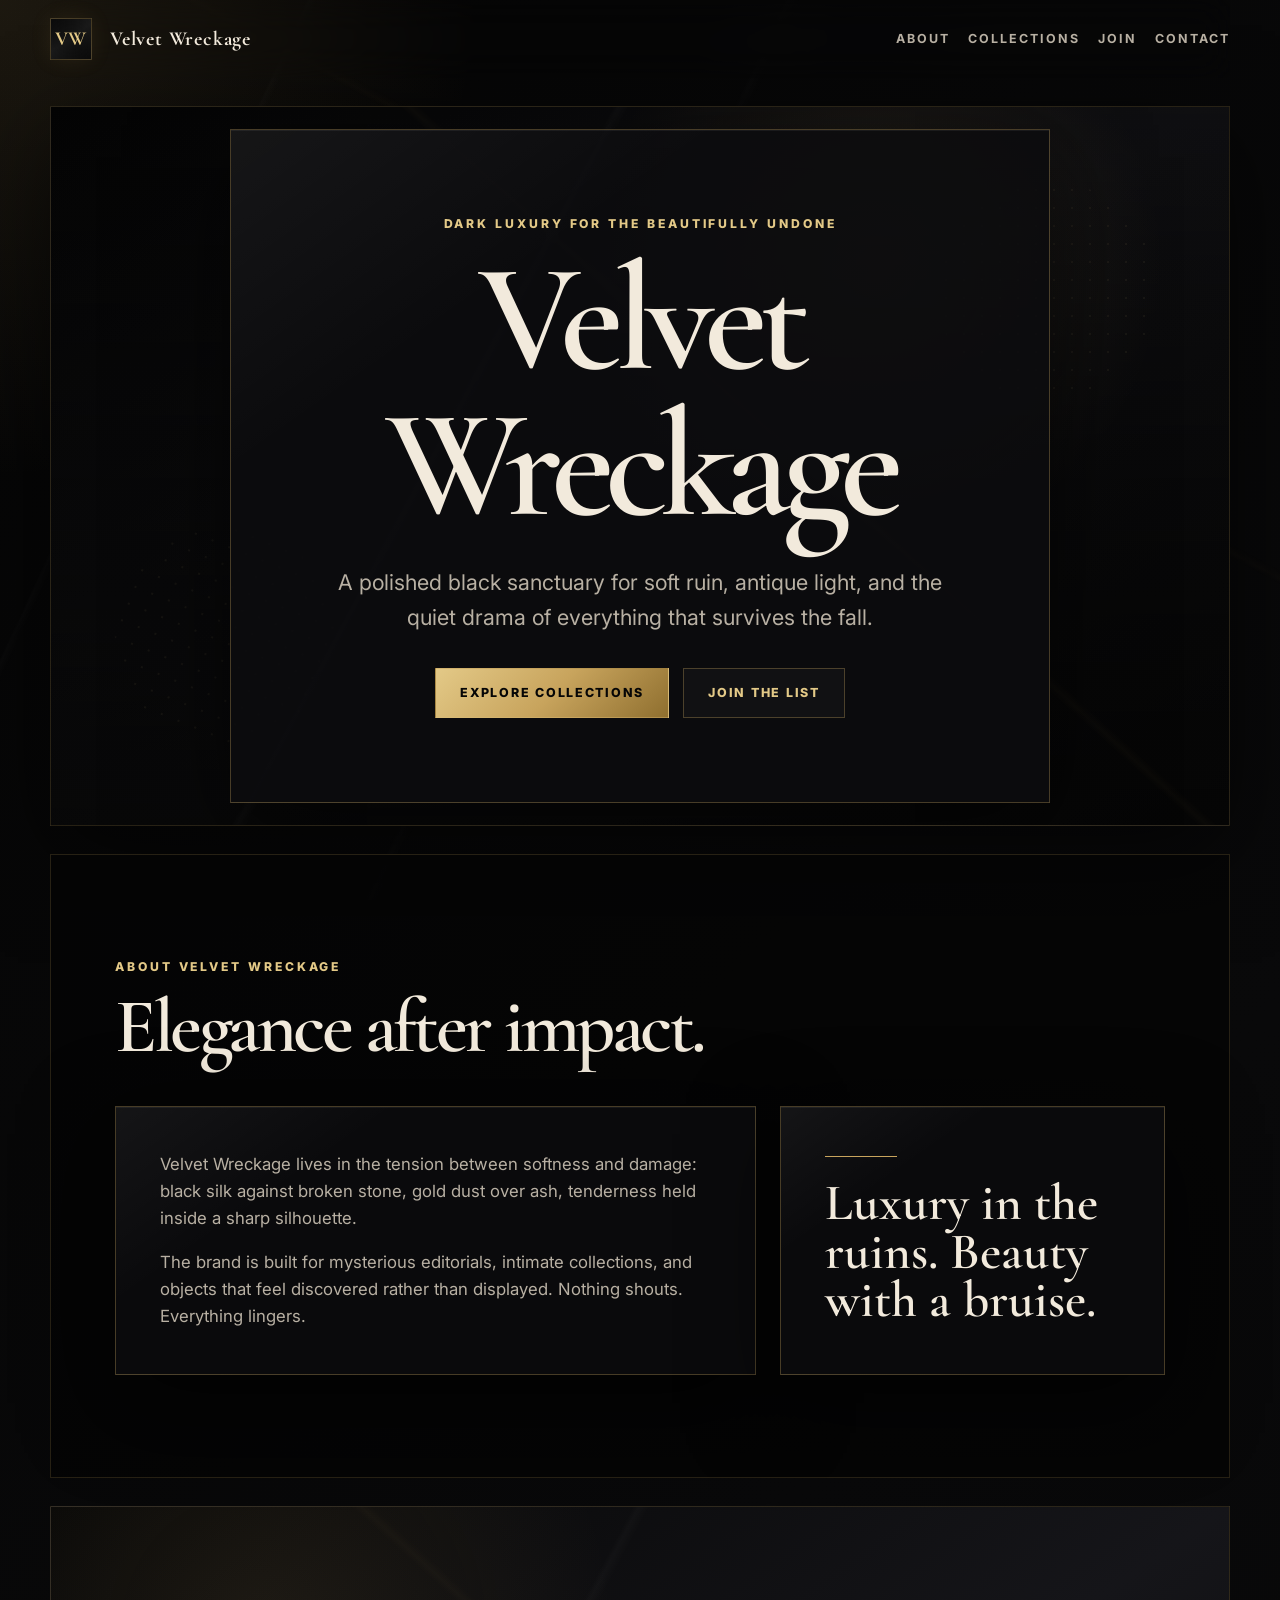
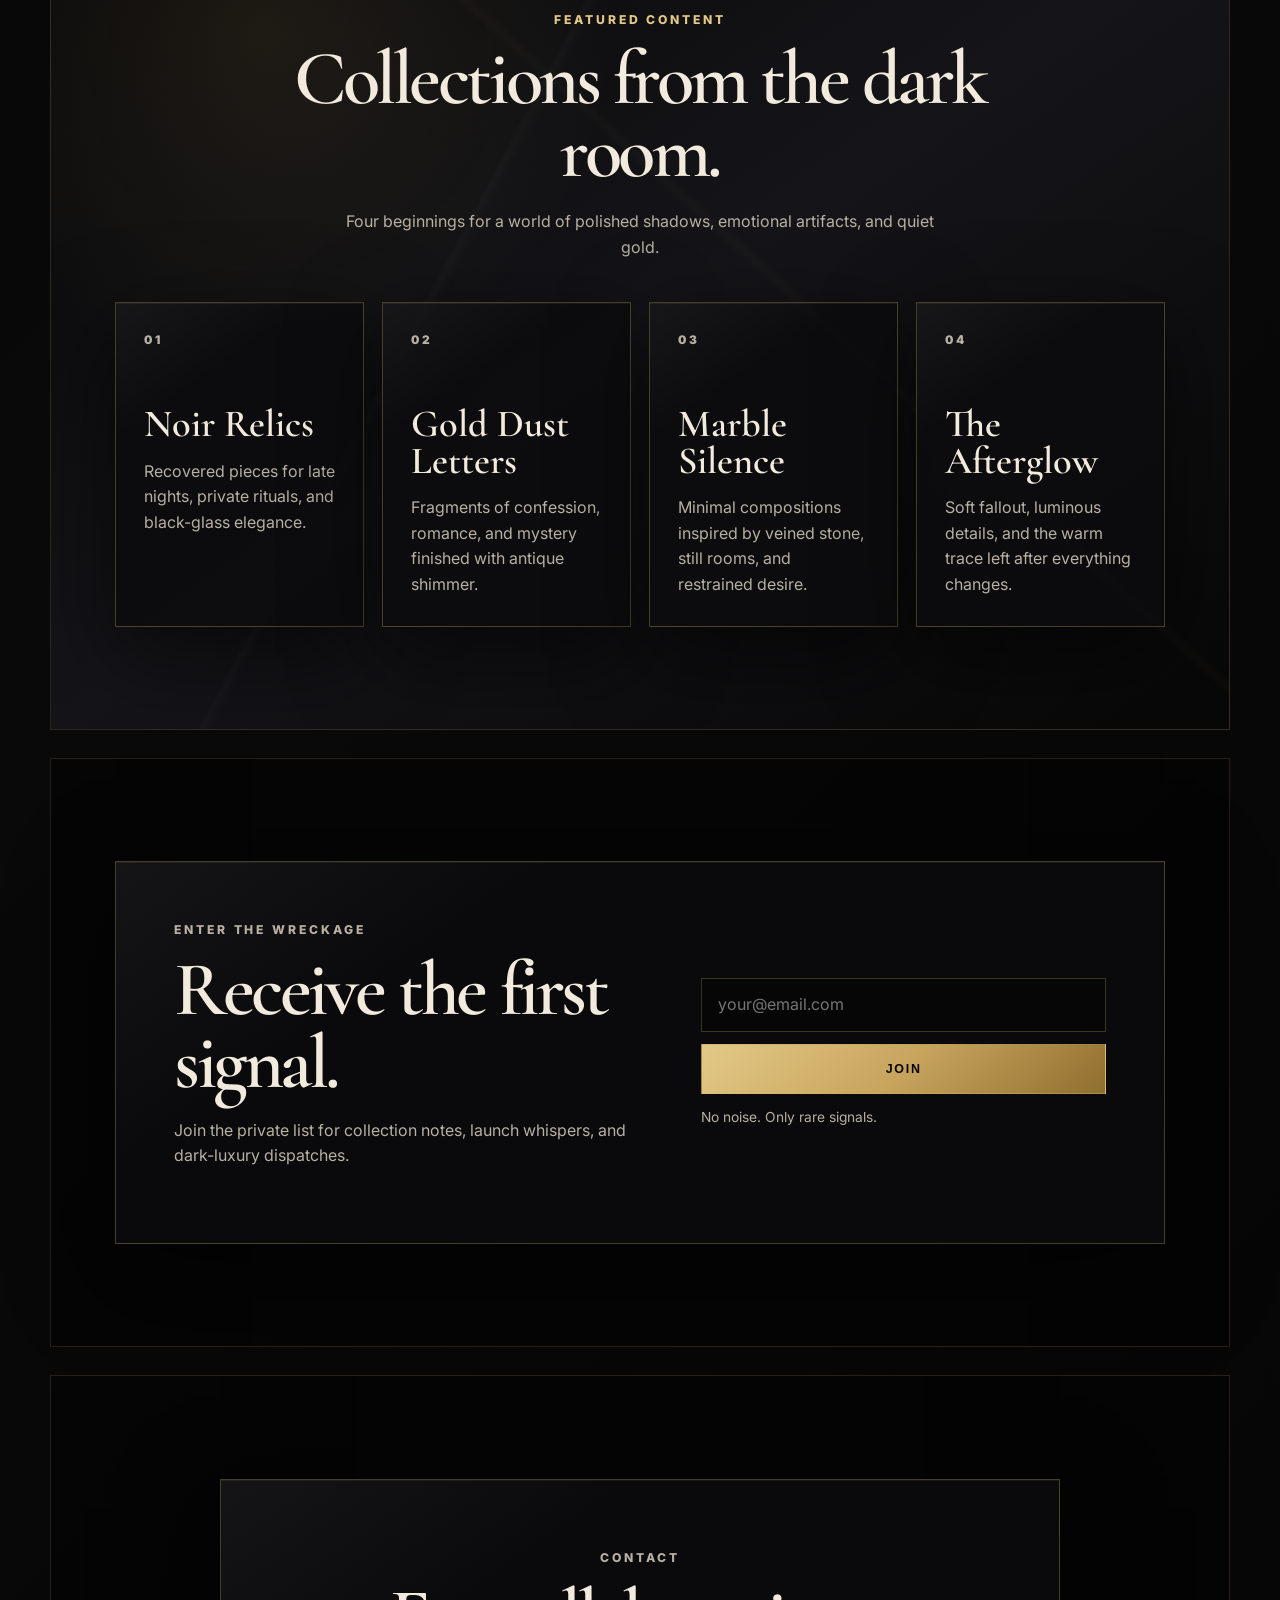
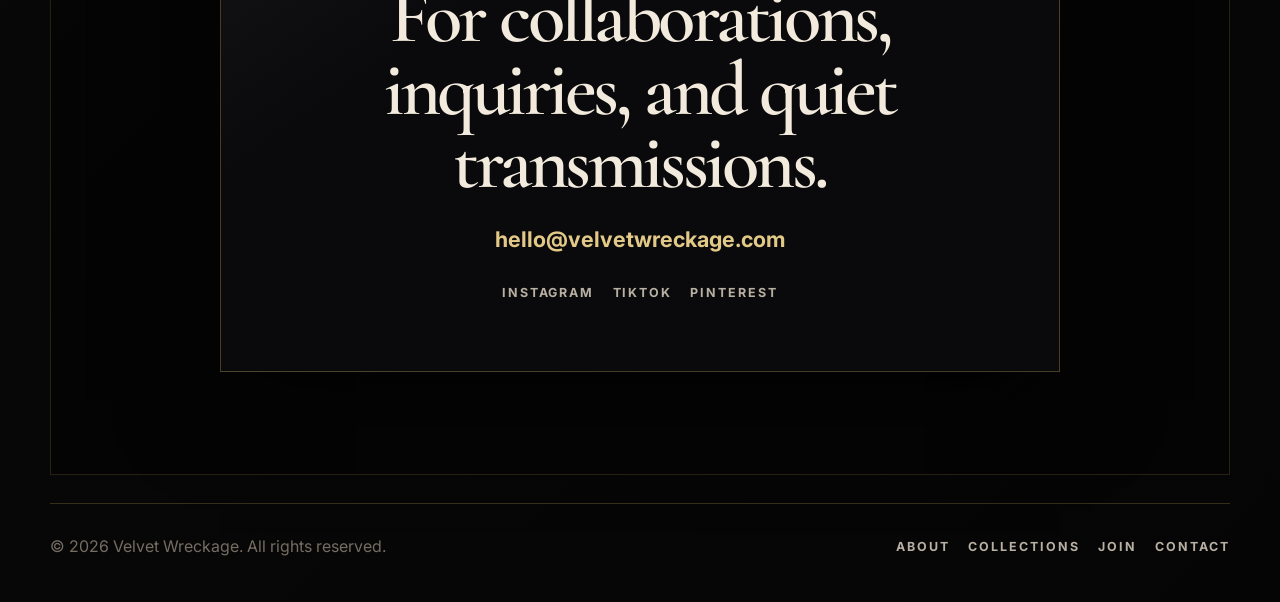
==== index.html @ 15fcdb7f "Build Velvet Wreckage landing page" ====
<!DOCTYPE html>
<html lang="en">
<head>
  <meta charset="UTF-8" />
  <meta name="viewport" content="width=device-width, initial-scale=1.0" />
  <meta
    name="description"
    content="Velvet Wreckage is a dark luxury destination for elegant ruin, antique gold accents, mysterious collections, and emotionally charged design."
  />
  <title>Velvet Wreckage | Dark Luxury in the Ruins</title>
  <link rel="preconnect" href="https://fonts.googleapis.com" />
  <link rel="preconnect" href="https://fonts.gstatic.com" crossorigin />
  <link
    href="https://fonts.googleapis.com/css2?family=Cormorant+Garamond:wght@500;600;700&family=Inter:wght@400;500;600;700&display=swap"
    rel="stylesheet"
  />
  <link rel="stylesheet" href="styles.css" />
</head>
<body>
  <div class="site-shell">
    <header class="site-header" aria-label="Primary navigation">
      <a class="brand-mark" href="#hero" aria-label="Velvet Wreckage home">
        <span class="brand-sigil">VW</span>
        <span>Velvet Wreckage</span>
      </a>
      <nav class="nav-links" aria-label="Site sections">
        <a href="#about">About</a>
        <a href="#collections">Collections</a>
        <a href="#join">Join</a>
        <a href="#contact">Contact</a>
      </nav>
    </header>

    <main>
      <section class="hero section-frame" id="hero">
        <div class="gold-dust gold-dust-one" aria-hidden="true"></div>
        <div class="gold-dust gold-dust-two" aria-hidden="true"></div>
        <div class="hero-content content-panel">
          <p class="eyebrow">Dark luxury for the beautifully undone</p>
          <h1>Velvet Wreckage</h1>
          <p class="hero-copy">
            A polished black sanctuary for soft ruin, antique light, and the quiet drama of everything that survives the fall.
          </p>
          <div class="hero-actions" aria-label="Hero calls to action">
            <a class="button button-primary" href="#collections">Explore Collections</a>
            <a class="button button-secondary" href="#join">Join the List</a>
          </div>
        </div>
      </section>

      <section class="about section-padding" id="about">
        <div class="section-heading">
          <p class="eyebrow">About Velvet Wreckage</p>
          <h2>Elegance after impact.</h2>
        </div>
        <div class="about-grid">
          <div class="content-panel about-copy">
            <p>
              Velvet Wreckage lives in the tension between softness and damage: black silk against broken stone, gold dust over ash, tenderness held inside a sharp silhouette.
            </p>
            <p>
              The brand is built for mysterious editorials, intimate collections, and objects that feel discovered rather than displayed. Nothing shouts. Everything lingers.
            </p>
          </div>
          <aside class="quote-card" aria-label="Brand statement">
            <span class="quote-line"></span>
            <blockquote>Luxury in the ruins. Beauty with a bruise.</blockquote>
          </aside>
        </div>
      </section>

      <section class="collections section-padding marble-section" id="collections">
        <div class="section-heading centered">
          <p class="eyebrow">Featured content</p>
          <h2>Collections from the dark room.</h2>
          <p class="section-intro">
            Four beginnings for a world of polished shadows, emotional artifacts, and quiet gold.
          </p>
        </div>
        <div class="collection-grid">
          <article class="collection-card">
            <p class="card-number">01</p>
            <h3>Noir Relics</h3>
            <p>Recovered pieces for late nights, private rituals, and black-glass elegance.</p>
          </article>
          <article class="collection-card">
            <p class="card-number">02</p>
            <h3>Gold Dust Letters</h3>
            <p>Fragments of confession, romance, and mystery finished with antique shimmer.</p>
          </article>
          <article class="collection-card">
            <p class="card-number">03</p>
            <h3>Marble Silence</h3>
            <p>Minimal compositions inspired by veined stone, still rooms, and restrained desire.</p>
          </article>
          <article class="collection-card">
            <p class="card-number">04</p>
            <h3>The Afterglow</h3>
            <p>Soft fallout, luminous details, and the warm trace left after everything changes.</p>
          </article>
        </div>
      </section>

      <section class="signup section-padding" id="join">
        <div class="signup-panel content-panel">
          <div>
            <p class="eyebrow">Enter the wreckage</p>
            <h2>Receive the first signal.</h2>
            <p>
              Join the private list for collection notes, launch whispers, and dark-luxury dispatches.
            </p>
          </div>
          <form class="signup-form" id="signup-form">
            <label class="sr-only" for="email">Email address</label>
            <input id="email" name="email" type="email" placeholder="your@email.com" required />
            <button class="button button-primary" type="submit">Join</button>
            <p class="form-note" id="form-note">No noise. Only rare signals.</p>
          </form>
        </div>
      </section>

      <section class="contact section-padding" id="contact">
        <div class="contact-card">
          <p class="eyebrow">Contact</p>
          <h2>For collaborations, inquiries, and quiet transmissions.</h2>
          <a class="contact-link" href="mailto:hello@velvetwreckage.com">hello@velvetwreckage.com</a>
          <div class="social-links" aria-label="Social links">
            <a href="https://www.instagram.com/" aria-label="Instagram">Instagram</a>
            <a href="https://www.tiktok.com/" aria-label="TikTok">TikTok</a>
            <a href="https://www.pinterest.com/" aria-label="Pinterest">Pinterest</a>
          </div>
        </div>
      </section>
    </main>

    <footer class="site-footer">
      <p>© <span id="year"></span> Velvet Wreckage. All rights reserved.</p>
      <nav aria-label="Footer navigation">
        <a href="#about">About</a>
        <a href="#collections">Collections</a>
        <a href="#join">Join</a>
        <a href="#contact">Contact</a>
      </nav>
    </footer>
  </div>

  <script src="script.js"></script>
</body>
</html>
---- styles.css ----
:root {
  --black: #050505;
  --black-soft: #0b0b0d;
  --black-gloss: #111114;
  --charcoal: #18181c;
  --marble: #222126;
  --ivory: #f2eadc;
  --muted: #b8b0a3;
  --muted-dark: #756d62;
  --gold: #c8a45d;
  --gold-deep: #8f6f2f;
  --gold-pale: #e3c987;
  --border: rgba(200, 164, 93, 0.32);
  --panel: rgba(12, 12, 14, 0.88);
  --shadow: 0 28px 90px rgba(0, 0, 0, 0.58);
}

* {
  box-sizing: border-box;
}

html {
  scroll-behavior: smooth;
}

body {
  margin: 0;
  min-height: 100vh;
  color: var(--ivory);
  background:
    radial-gradient(circle at top left, rgba(200, 164, 93, 0.12), transparent 30rem),
    linear-gradient(135deg, var(--black), #09090a 45%, var(--black));
  font-family: "Inter", system-ui, -apple-system, BlinkMacSystemFont, "Segoe UI", sans-serif;
  line-height: 1.6;
}

body::before {
  position: fixed;
  inset: 0;
  z-index: -2;
  pointer-events: none;
  content: "";
  background-image:
    linear-gradient(115deg, transparent 0 18%, rgba(255, 255, 255, 0.035) 18.2%, transparent 18.8% 46%, rgba(255, 255, 255, 0.026) 46.4%, transparent 47.2%),
    linear-gradient(28deg, transparent 0 63%, rgba(200, 164, 93, 0.045) 63.4%, transparent 64%);
  opacity: 0.55;
}

body::after {
  position: fixed;
  inset: 0;
  z-index: -1;
  pointer-events: none;
  content: "";
  background-image: radial-gradient(rgba(227, 201, 135, 0.17) 0.6px, transparent 0.7px);
  background-size: 46px 46px;
  opacity: 0.08;
}

a {
  color: inherit;
  text-decoration: none;
}

img,
svg {
  max-width: 100%;
}

.site-shell {
  width: min(1180px, calc(100% - 32px));
  margin: 0 auto;
}

.site-header {
  position: sticky;
  top: 0;
  z-index: 10;
  display: flex;
  align-items: center;
  justify-content: space-between;
  gap: 24px;
  padding: 18px 0;
  backdrop-filter: blur(18px);
}

.brand-mark,
.nav-links,
.site-footer nav,
.social-links {
  display: flex;
  align-items: center;
  gap: 18px;
}

.brand-mark {
  color: var(--ivory);
  font-family: "Cormorant Garamond", Georgia, serif;
  font-size: 1.25rem;
  font-weight: 700;
  letter-spacing: 0.04em;
}

.brand-sigil {
  display: grid;
  width: 42px;
  height: 42px;
  place-items: center;
  border: 1px solid var(--border);
  color: var(--gold-pale);
  background: linear-gradient(145deg, #050505, #161616 48%, #050505);
  box-shadow: inset 0 0 20px rgba(255, 255, 255, 0.035), 0 0 22px rgba(200, 164, 93, 0.09);
}

.nav-links a,
.site-footer a,
.social-links a {
  color: var(--muted);
  font-size: 0.78rem;
  font-weight: 700;
  letter-spacing: 0.16em;
  text-transform: uppercase;
  transition: color 180ms ease;
}

.nav-links a:hover,
.site-footer a:hover,
.social-links a:hover,
.contact-link:hover {
  color: var(--gold-pale);
}

.section-frame,
.section-padding {
  margin: 28px 0;
  border: 1px solid rgba(200, 164, 93, 0.18);
}

.hero {
  position: relative;
  display: grid;
  min-height: 720px;
  place-items: center;
  overflow: hidden;
  background:
    linear-gradient(rgba(5, 5, 5, 0.2), rgba(5, 5, 5, 0.78)),
    radial-gradient(circle at 70% 22%, rgba(200, 164, 93, 0.15), transparent 18rem),
    linear-gradient(145deg, #030303, #111114 52%, #050505);
  box-shadow: var(--shadow);
}

.hero::before,
.marble-section::before {
  position: absolute;
  inset: 0;
  pointer-events: none;
  content: "";
  background:
    linear-gradient(118deg, transparent 0 36%, rgba(255, 255, 255, 0.05) 36.4%, transparent 37.1%),
    linear-gradient(42deg, transparent 0 58%, rgba(200, 164, 93, 0.07) 58.5%, transparent 59.1%);
  opacity: 0.42;
}

.gold-dust {
  position: absolute;
  width: 220px;
  height: 220px;
  border-radius: 999px;
  background: radial-gradient(circle, rgba(227, 201, 135, 0.32) 0 1px, transparent 1.4px);
  background-size: 18px 18px;
  opacity: 0.18;
  filter: blur(0.2px);
}

.gold-dust-one {
  top: 74px;
  right: 72px;
}

.gold-dust-two {
  bottom: 80px;
  left: 64px;
  transform: rotate(22deg);
}

.content-panel,
.collection-card,
.contact-card,
.quote-card {
  position: relative;
  border: 1px solid var(--border);
  background:
    linear-gradient(145deg, rgba(255, 255, 255, 0.045), transparent 28%),
    var(--panel);
  box-shadow: var(--shadow), inset 0 1px 0 rgba(255, 255, 255, 0.06);
}

.hero-content {
  z-index: 1;
  width: min(820px, calc(100% - 40px));
  padding: clamp(40px, 7vw, 84px);
  text-align: center;
}

.eyebrow {
  margin: 0 0 14px;
  color: var(--gold-pale);
  font-size: 0.76rem;
  font-weight: 800;
  letter-spacing: 0.24em;
  text-transform: uppercase;
}

h1,
h2,
h3,
blockquote {
  margin: 0;
  font-family: "Cormorant Garamond", Georgia, serif;
  font-weight: 600;
  line-height: 0.95;
}

h1 {
  font-size: clamp(4.2rem, 12vw, 10.8rem);
  letter-spacing: -0.06em;
}

h2 {
  font-size: clamp(2.8rem, 6vw, 5.6rem);
  letter-spacing: -0.045em;
}

h3 {
  font-size: clamp(1.8rem, 3vw, 2.5rem);
}

.hero-copy,
.section-intro,
.about-copy p,
.signup-panel p,
.collection-card p,
.contact-card p {
  color: var(--muted);
}

.hero-copy {
  max-width: 640px;
  margin: 26px auto 0;
  font-size: clamp(1.08rem, 2vw, 1.35rem);
}

.hero-actions {
  display: flex;
  flex-wrap: wrap;
  justify-content: center;
  gap: 14px;
  margin-top: 34px;
}

.button {
  display: inline-flex;
  min-height: 50px;
  align-items: center;
  justify-content: center;
  border: 1px solid var(--border);
  padding: 0 24px;
  font-size: 0.78rem;
  font-weight: 800;
  letter-spacing: 0.14em;
  text-transform: uppercase;
  transition: transform 180ms ease, border-color 180ms ease, background 180ms ease;
}

.button:hover {
  transform: translateY(-2px);
  border-color: rgba(227, 201, 135, 0.72);
}

.button-primary {
  color: #060606;
  background: linear-gradient(135deg, var(--gold-pale), var(--gold), var(--gold-deep));
}

.button-secondary {
  color: var(--gold-pale);
  background: rgba(255, 255, 255, 0.025);
}

.section-padding {
  position: relative;
  padding: clamp(56px, 8vw, 112px) clamp(22px, 5vw, 72px);
  background: rgba(5, 5, 5, 0.74);
}

.section-heading {
  max-width: 760px;
  margin-bottom: 42px;
}

.centered {
  margin-inline: auto;
  text-align: center;
}

.section-intro {
  max-width: 590px;
  margin: 20px auto 0;
}

.about-grid {
  display: grid;
  grid-template-columns: minmax(0, 1.25fr) minmax(260px, 0.75fr);
  gap: 24px;
}

.about-copy,
.quote-card {
  padding: clamp(28px, 4vw, 44px);
}

.about-copy p {
  margin: 0;
  font-size: 1.05rem;
}

.about-copy p + p {
  margin-top: 18px;
}

.quote-card {
  display: grid;
  align-content: center;
  min-height: 260px;
}

.quote-line {
  width: 72px;
  height: 1px;
  margin-bottom: 22px;
  background: var(--gold);
}

blockquote {
  color: var(--ivory);
  font-size: clamp(2rem, 4vw, 3.4rem);
}

.marble-section {
  overflow: hidden;
  background:
    radial-gradient(circle at 18% 15%, rgba(200, 164, 93, 0.1), transparent 22rem),
    linear-gradient(145deg, #060606, #151519 50%, #070707);
}

.collection-grid {
  position: relative;
  z-index: 1;
  display: grid;
  grid-template-columns: repeat(4, minmax(0, 1fr));
  gap: 18px;
}

.collection-card {
  min-height: 310px;
  padding: 28px;
  transition: transform 180ms ease, border-color 180ms ease;
}

.collection-card:hover {
  transform: translateY(-5px);
  border-color: rgba(227, 201, 135, 0.7);
}

.card-number {
  margin: 0 0 56px;
  color: var(--gold);
  font-size: 0.74rem;
  font-weight: 900;
  letter-spacing: 0.22em;
}

.collection-card p:last-child {
  margin-bottom: 0;
}

.signup-panel {
  display: grid;
  grid-template-columns: minmax(0, 1fr) minmax(300px, 0.82fr);
  gap: 34px;
  align-items: center;
  padding: clamp(30px, 5vw, 58px);
}

.signup-panel h2 {
  margin-bottom: 18px;
}

.signup-form {
  display: grid;
  gap: 12px;
}

input {
  width: 100%;
  min-height: 54px;
  border: 1px solid rgba(200, 164, 93, 0.28);
  border-radius: 0;
  padding: 0 16px;
  color: var(--ivory);
  background: rgba(0, 0, 0, 0.42);
  font: inherit;
  outline: none;
}

input:focus {
  border-color: rgba(227, 201, 135, 0.8);
  box-shadow: 0 0 0 3px rgba(200, 164, 93, 0.12);
}

.form-note {
  min-height: 1.4em;
  margin: 0;
  color: var(--muted-dark);
  font-size: 0.86rem;
}

.contact-card {
  max-width: 840px;
  margin: 0 auto;
  padding: clamp(34px, 6vw, 68px);
  text-align: center;
}

.contact-card h2 {
  margin-bottom: 22px;
}

.contact-link {
  display: inline-block;
  margin-bottom: 26px;
  color: var(--gold-pale);
  font-size: clamp(1.05rem, 2vw, 1.35rem);
  font-weight: 700;
}

.social-links {
  justify-content: center;
  flex-wrap: wrap;
}

.site-footer {
  display: flex;
  align-items: center;
  justify-content: space-between;
  gap: 24px;
  border-top: 1px solid rgba(200, 164, 93, 0.25);
  padding: 30px 0 42px;
  color: var(--muted-dark);
}

.site-footer p {
  margin: 0;
}

.sr-only {
  position: absolute;
  width: 1px;
  height: 1px;
  overflow: hidden;
  clip: rect(0, 0, 0, 0);
  white-space: nowrap;
}

@media (max-width: 920px) {
  .site-header,
  .site-footer {
    align-items: flex-start;
    flex-direction: column;
  }

  .nav-links,
  .site-footer nav {
    flex-wrap: wrap;
  }

  .hero {
    min-height: 640px;
  }

  .about-grid,
  .signup-panel {
    grid-template-columns: 1fr;
  }

  .collection-grid {
    grid-template-columns: repeat(2, minmax(0, 1fr));
  }
}

@media (max-width: 620px) {
  .site-shell {
    width: min(100% - 20px, 1180px);
  }

  .site-header {
    position: static;
  }

  .brand-mark {
    font-size: 1.05rem;
  }

  .nav-links {
    gap: 12px;
  }

  .nav-links a,
  .site-footer a,
  .social-links a {
    font-size: 0.7rem;
  }

  .hero {
    min-height: 580px;
  }

  .hero-content {
    width: calc(100% - 20px);
    padding: 34px 20px;
  }

  .hero-actions,
  .button {
    width: 100%;
  }

  .collection-grid {
    grid-template-columns: 1fr;
  }

  .collection-card {
    min-height: auto;
  }

  .card-number {
    margin-bottom: 34px;
  }
}
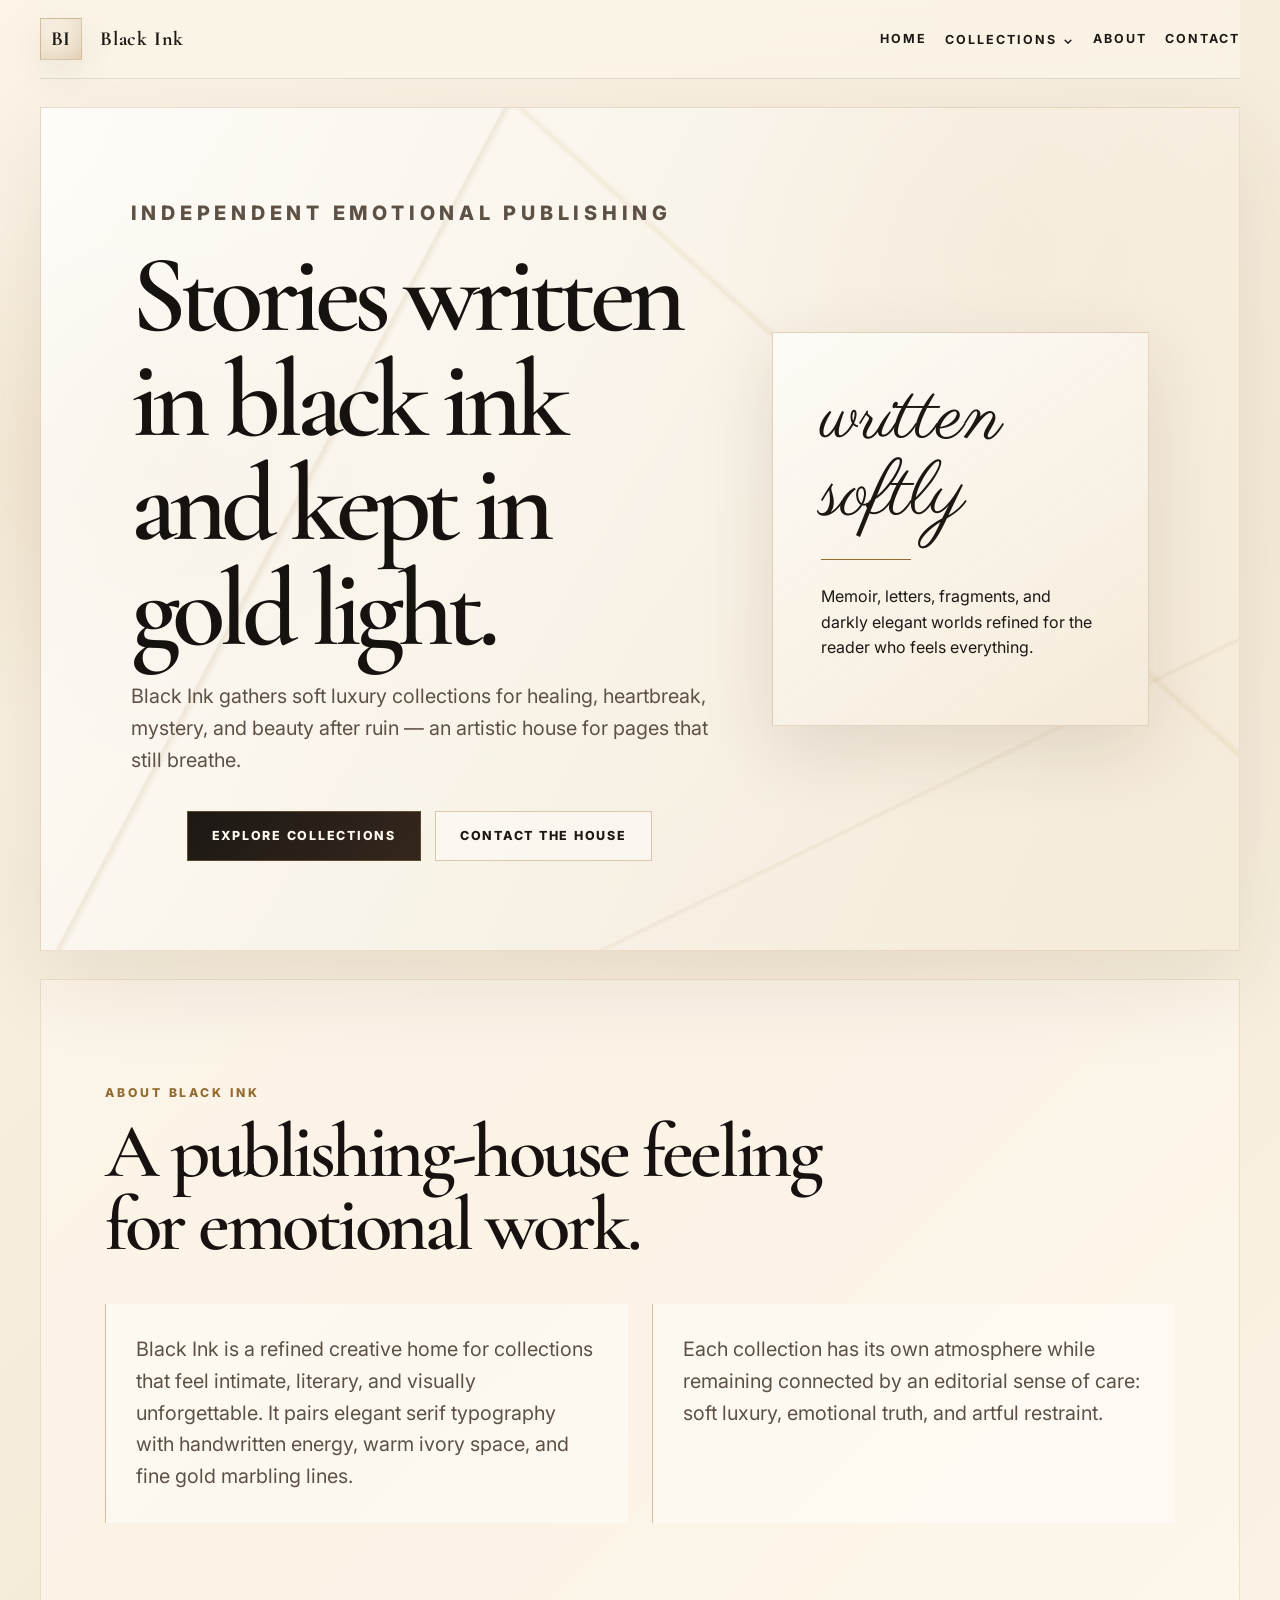
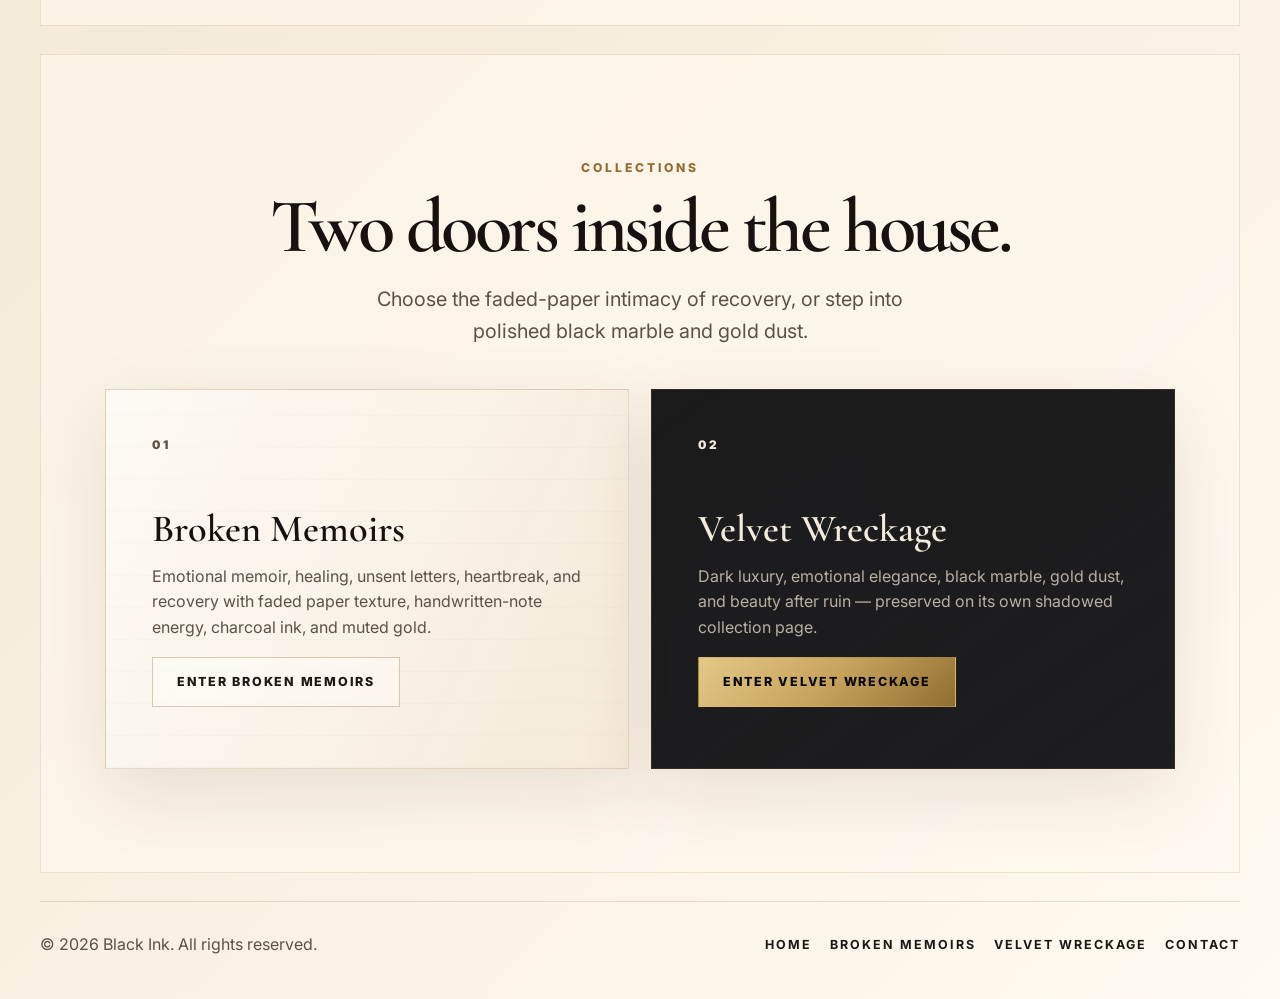
==== commit 55c0b57b: "Restructure Black Ink collection pages" ====
--- a/index.html
+++ b/index.html
@@ -5,141 +5,119 @@
   <meta name="viewport" content="width=device-width, initial-scale=1.0" />
   <meta
     name="description"
-    content="Velvet Wreckage is a dark luxury destination for elegant ruin, antique gold accents, mysterious collections, and emotionally charged design."
+    content="Black Ink is an elegant publishing-house homepage for emotional collections including Broken Memoirs and Velvet Wreckage."
   />
-  <title>Velvet Wreckage | Dark Luxury in the Ruins</title>
+  <title>Black Ink | Emotional Collections & Refined Storytelling</title>
   <link rel="preconnect" href="https://fonts.googleapis.com" />
   <link rel="preconnect" href="https://fonts.gstatic.com" crossorigin />
   <link
-    href="https://fonts.googleapis.com/css2?family=Cormorant+Garamond:wght@500;600;700&family=Inter:wght@400;500;600;700&display=swap"
+    href="https://fonts.googleapis.com/css2?family=Cormorant+Garamond:wght@500;600;700&family=Inter:wght@400;500;600;700&family=Parisienne&display=swap"
     rel="stylesheet"
   />
   <link rel="stylesheet" href="styles.css" />
 </head>
-<body>
-  <div class="site-shell">
-    <header class="site-header" aria-label="Primary navigation">
-      <a class="brand-mark" href="#hero" aria-label="Velvet Wreckage home">
-        <span class="brand-sigil">VW</span>
-        <span>Velvet Wreckage</span>
+<body class="theme-ink">
+  <div class="site-shell ink-shell">
+    <header class="site-header ink-header" aria-label="Primary navigation">
+      <a class="brand-mark ink-brand" href="index.html" aria-label="Black Ink home">
+        <span class="brand-sigil ink-sigil">BI</span>
+        <span>Black Ink</span>
       </a>
-      <nav class="nav-links" aria-label="Site sections">
-        <a href="#about">About</a>
-        <a href="#collections">Collections</a>
-        <a href="#join">Join</a>
-        <a href="#contact">Contact</a>
+      <button class="mobile-menu-toggle" type="button" aria-expanded="false" aria-controls="primary-nav">
+        <span class="sr-only">Toggle navigation</span>
+        <span></span>
+        <span></span>
+        <span></span>
+      </button>
+      <nav class="nav-links ink-nav" id="primary-nav" aria-label="Site sections">
+        <a href="index.html">Home</a>
+        <div class="nav-dropdown">
+          <button class="dropdown-toggle" type="button" aria-expanded="false">
+            Collections
+            <span aria-hidden="true">⌄</span>
+          </button>
+          <div class="dropdown-menu">
+            <a href="broken-memoirs.html">Broken Memoirs</a>
+            <a href="velvet-wreckage.html">Velvet Wreckage</a>
+          </div>
+        </div>
+        <a href="index.html#about">About</a>
+        <a href="contact.html">Contact</a>
       </nav>
     </header>
 
     <main>
-      <section class="hero section-frame" id="hero">
-        <div class="gold-dust gold-dust-one" aria-hidden="true"></div>
-        <div class="gold-dust gold-dust-two" aria-hidden="true"></div>
-        <div class="hero-content content-panel">
-          <p class="eyebrow">Dark luxury for the beautifully undone</p>
-          <h1>Velvet Wreckage</h1>
-          <p class="hero-copy">
-            A polished black sanctuary for soft ruin, antique light, and the quiet drama of everything that survives the fall.
+      <section class="ink-hero" id="home">
+        <div class="gold-veins" aria-hidden="true"></div>
+        <div class="ink-hero-copy">
+          <p class="eyebrow ink-eyebrow">Independent emotional publishing</p>
+          <h1>Stories written in black ink and kept in gold light.</h1>
+          <p>
+            Black Ink gathers soft luxury collections for healing, heartbreak, mystery, and beauty after ruin — an artistic house for pages that still breathe.
           </p>
-          <div class="hero-actions" aria-label="Hero calls to action">
-            <a class="button button-primary" href="#collections">Explore Collections</a>
-            <a class="button button-secondary" href="#join">Join the List</a>
+          <div class="hero-actions">
+            <a class="button ink-button-primary" href="#collections">Explore Collections</a>
+            <a class="button ink-button-secondary" href="contact.html">Contact the House</a>
           </div>
+        </div>
+        <aside class="script-card" aria-label="Black Ink mood note">
+          <p class="script-word">written softly</p>
+          <span></span>
+          <p>Memoir, letters, fragments, and darkly elegant worlds refined for the reader who feels everything.</p>
+        </aside>
+      </section>
+
+      <section class="ink-about" id="about">
+        <div class="section-heading">
+          <p class="eyebrow ink-eyebrow">About Black Ink</p>
+          <h2>A publishing-house feeling for emotional work.</h2>
+        </div>
+        <div class="ink-about-grid">
+          <p>
+            Black Ink is a refined creative home for collections that feel intimate, literary, and visually unforgettable. It pairs elegant serif typography with handwritten energy, warm ivory space, and fine gold marbling lines.
+          </p>
+          <p>
+            Each collection has its own atmosphere while remaining connected by an editorial sense of care: soft luxury, emotional truth, and artful restraint.
+          </p>
         </div>
       </section>
 
-      <section class="about section-padding" id="about">
-        <div class="section-heading">
-          <p class="eyebrow">About Velvet Wreckage</p>
-          <h2>Elegance after impact.</h2>
-        </div>
-        <div class="about-grid">
-          <div class="content-panel about-copy">
-            <p>
-              Velvet Wreckage lives in the tension between softness and damage: black silk against broken stone, gold dust over ash, tenderness held inside a sharp silhouette.
-            </p>
-            <p>
-              The brand is built for mysterious editorials, intimate collections, and objects that feel discovered rather than displayed. Nothing shouts. Everything lingers.
-            </p>
-          </div>
-          <aside class="quote-card" aria-label="Brand statement">
-            <span class="quote-line"></span>
-            <blockquote>Luxury in the ruins. Beauty with a bruise.</blockquote>
-          </aside>
-        </div>
-      </section>
-
-      <section class="collections section-padding marble-section" id="collections">
+      <section class="ink-collections" id="collections">
         <div class="section-heading centered">
-          <p class="eyebrow">Featured content</p>
-          <h2>Collections from the dark room.</h2>
-          <p class="section-intro">
-            Four beginnings for a world of polished shadows, emotional artifacts, and quiet gold.
+          <p class="eyebrow ink-eyebrow">Collections</p>
+          <h2>Two doors inside the house.</h2>
+          <p class="section-intro ink-intro">
+            Choose the faded-paper intimacy of recovery, or step into polished black marble and gold dust.
           </p>
         </div>
-        <div class="collection-grid">
-          <article class="collection-card">
+        <div class="ink-collection-grid">
+          <article class="ink-collection-card memoir-card">
             <p class="card-number">01</p>
-            <h3>Noir Relics</h3>
-            <p>Recovered pieces for late nights, private rituals, and black-glass elegance.</p>
+            <h3>Broken Memoirs</h3>
+            <p>
+              Emotional memoir, healing, unsent letters, heartbreak, and recovery with faded paper texture, handwritten-note energy, charcoal ink, and muted gold.
+            </p>
+            <a class="button ink-button-secondary" href="broken-memoirs.html">Enter Broken Memoirs</a>
           </article>
-          <article class="collection-card">
+          <article class="ink-collection-card wreckage-card">
             <p class="card-number">02</p>
-            <h3>Gold Dust Letters</h3>
-            <p>Fragments of confession, romance, and mystery finished with antique shimmer.</p>
+            <h3>Velvet Wreckage</h3>
+            <p>
+              Dark luxury, emotional elegance, black marble, gold dust, and beauty after ruin — preserved on its own shadowed collection page.
+            </p>
+            <a class="button button-primary" href="velvet-wreckage.html">Enter Velvet Wreckage</a>
           </article>
-          <article class="collection-card">
-            <p class="card-number">03</p>
-            <h3>Marble Silence</h3>
-            <p>Minimal compositions inspired by veined stone, still rooms, and restrained desire.</p>
-          </article>
-          <article class="collection-card">
-            <p class="card-number">04</p>
-            <h3>The Afterglow</h3>
-            <p>Soft fallout, luminous details, and the warm trace left after everything changes.</p>
-          </article>
-        </div>
-      </section>
-
-      <section class="signup section-padding" id="join">
-        <div class="signup-panel content-panel">
-          <div>
-            <p class="eyebrow">Enter the wreckage</p>
-            <h2>Receive the first signal.</h2>
-            <p>
-              Join the private list for collection notes, launch whispers, and dark-luxury dispatches.
-            </p>
-          </div>
-          <form class="signup-form" id="signup-form">
-            <label class="sr-only" for="email">Email address</label>
-            <input id="email" name="email" type="email" placeholder="your@email.com" required />
-            <button class="button button-primary" type="submit">Join</button>
-            <p class="form-note" id="form-note">No noise. Only rare signals.</p>
-          </form>
-        </div>
-      </section>
-
-      <section class="contact section-padding" id="contact">
-        <div class="contact-card">
-          <p class="eyebrow">Contact</p>
-          <h2>For collaborations, inquiries, and quiet transmissions.</h2>
-          <a class="contact-link" href="mailto:hello@velvetwreckage.com">hello@velvetwreckage.com</a>
-          <div class="social-links" aria-label="Social links">
-            <a href="https://www.instagram.com/" aria-label="Instagram">Instagram</a>
-            <a href="https://www.tiktok.com/" aria-label="TikTok">TikTok</a>
-            <a href="https://www.pinterest.com/" aria-label="Pinterest">Pinterest</a>
-          </div>
         </div>
       </section>
     </main>
 
-    <footer class="site-footer">
-      <p>© <span id="year"></span> Velvet Wreckage. All rights reserved.</p>
+    <footer class="site-footer ink-footer">
+      <p>© <span id="year"></span> Black Ink. All rights reserved.</p>
       <nav aria-label="Footer navigation">
-        <a href="#about">About</a>
-        <a href="#collections">Collections</a>
-        <a href="#join">Join</a>
-        <a href="#contact">Contact</a>
+        <a href="index.html">Home</a>
+        <a href="broken-memoirs.html">Broken Memoirs</a>
+        <a href="velvet-wreckage.html">Velvet Wreckage</a>
+        <a href="contact.html">Contact</a>
       </nav>
     </footer>
   </div>
--- a/styles.css
+++ b/styles.css
@@ -547,3 +547,434 @@
     margin-bottom: 34px;
   }
 }
+
+/* Black Ink publishing-house theme and shared navigation */
+.theme-ink,
+.theme-memoirs {
+  color: #1c1814;
+  background:
+    radial-gradient(circle at 12% 18%, rgba(188, 145, 72, 0.16), transparent 18rem),
+    linear-gradient(135deg, #fbf4e7, #f4ead8 46%, #fffaf0);
+}
+
+.theme-ink::before,
+.theme-memoirs::before,
+.theme-ink::after,
+.theme-memoirs::after {
+  content: none;
+}
+
+.ink-shell {
+  width: min(1200px, calc(100% - 32px));
+}
+
+.ink-header {
+  border-bottom: 1px solid rgba(42, 32, 22, 0.12);
+  background: rgba(251, 244, 231, 0.82);
+}
+
+.ink-brand,
+.ink-nav a,
+.ink-nav .dropdown-toggle,
+.ink-footer a,
+.ink-social-links a {
+  color: #1c1814;
+}
+
+.ink-sigil {
+  color: #1c1814;
+  border-color: rgba(148, 107, 47, 0.34);
+  background: linear-gradient(145deg, #fff9ef, #eadbc5);
+  box-shadow: inset 0 0 18px rgba(148, 107, 47, 0.13), 0 12px 35px rgba(70, 42, 16, 0.08);
+}
+
+.mobile-menu-toggle {
+  display: none;
+  width: 44px;
+  height: 44px;
+  align-items: center;
+  justify-content: center;
+  gap: 4px;
+  flex-direction: column;
+  border: 1px solid currentColor;
+  color: inherit;
+  background: transparent;
+  cursor: pointer;
+}
+
+.mobile-menu-toggle span:not(.sr-only) {
+  width: 18px;
+  height: 1px;
+  background: currentColor;
+}
+
+.nav-dropdown {
+  position: relative;
+}
+
+.dropdown-toggle {
+  display: inline-flex;
+  align-items: center;
+  gap: 6px;
+  border: 0;
+  padding: 0;
+  color: var(--muted);
+  background: transparent;
+  font: inherit;
+  font-size: 0.78rem;
+  font-weight: 700;
+  letter-spacing: 0.16em;
+  text-transform: uppercase;
+  cursor: pointer;
+  transition: color 180ms ease;
+}
+
+.dropdown-toggle:hover,
+.nav-dropdown.is-open > .dropdown-toggle {
+  color: var(--gold-pale);
+}
+
+.ink-nav .dropdown-toggle:hover,
+.ink-nav .nav-dropdown.is-open > .dropdown-toggle {
+  color: #946b2f;
+}
+
+.dropdown-menu {
+  position: absolute;
+  top: calc(100% + 14px);
+  left: 50%;
+  z-index: 20;
+  display: grid;
+  min-width: 230px;
+  padding: 12px;
+  border: 1px solid rgba(200, 164, 93, 0.35);
+  background: rgba(8, 8, 9, 0.96);
+  box-shadow: var(--shadow);
+  opacity: 0;
+  pointer-events: none;
+  transform: translate(-50%, 8px);
+  transition: opacity 180ms ease, transform 180ms ease;
+}
+
+.dropdown-menu a {
+  display: block;
+  padding: 12px 14px;
+  white-space: nowrap;
+}
+
+.nav-dropdown:hover .dropdown-menu,
+.nav-dropdown.is-open .dropdown-menu {
+  opacity: 1;
+  pointer-events: auto;
+  transform: translate(-50%, 0);
+}
+
+.ink-nav .dropdown-menu {
+  border-color: rgba(148, 107, 47, 0.25);
+  background: rgba(255, 249, 239, 0.98);
+  box-shadow: 0 26px 70px rgba(70, 42, 16, 0.15);
+}
+
+.ink-hero,
+.memoir-hero,
+.contact-page {
+  position: relative;
+  display: grid;
+  grid-template-columns: minmax(0, 1.1fr) minmax(280px, 0.72fr);
+  gap: clamp(26px, 5vw, 70px);
+  align-items: center;
+  min-height: 680px;
+  margin: 28px 0;
+  padding: clamp(44px, 7vw, 92px);
+  overflow: hidden;
+  border: 1px solid rgba(148, 107, 47, 0.18);
+  background:
+    linear-gradient(115deg, rgba(255, 255, 255, 0.72), rgba(244, 234, 216, 0.72)),
+    radial-gradient(circle at 80% 16%, rgba(188, 145, 72, 0.16), transparent 18rem);
+  box-shadow: 0 28px 90px rgba(70, 42, 16, 0.09);
+}
+
+.gold-veins {
+  position: absolute;
+  inset: 0;
+  pointer-events: none;
+  background:
+    linear-gradient(118deg, transparent 0 28%, rgba(148, 107, 47, 0.18) 28.2%, transparent 28.7%),
+    linear-gradient(42deg, transparent 0 66%, rgba(188, 145, 72, 0.18) 66.3%, transparent 66.7%),
+    linear-gradient(154deg, transparent 0 78%, rgba(148, 107, 47, 0.12) 78.2%, transparent 78.5%);
+  opacity: 0.62;
+}
+
+.ink-hero-copy,
+.memoir-copy,
+.script-card,
+.paper-note,
+.contact-page-card {
+  position: relative;
+  z-index: 1;
+}
+
+.ink-hero-copy h1,
+.memoir-copy h1,
+.contact-page-card h1 {
+  max-width: 820px;
+  color: #16120f;
+  font-size: clamp(3.8rem, 8.6vw, 8.8rem);
+  letter-spacing: -0.06em;
+}
+
+.ink-hero-copy p,
+.memoir-copy p,
+.ink-about-grid p,
+.ink-intro,
+.contact-page-card p {
+  color: #5d5145;
+  font-size: clamp(1.02rem, 1.8vw, 1.24rem);
+}
+
+.ink-eyebrow {
+  color: #946b2f;
+}
+
+.ink-button-primary {
+  color: #fffaf0;
+  background: linear-gradient(135deg, #1c1814, #35271d);
+}
+
+.ink-button-secondary {
+  color: #1c1814;
+  background: rgba(255, 255, 255, 0.36);
+  border-color: rgba(148, 107, 47, 0.34);
+}
+
+.script-card,
+.paper-note,
+.contact-page-card {
+  border: 1px solid rgba(148, 107, 47, 0.24);
+  padding: clamp(28px, 4vw, 48px);
+  background:
+    linear-gradient(145deg, rgba(255, 255, 255, 0.62), rgba(238, 224, 203, 0.48)),
+    #fbf4e7;
+  box-shadow: 0 24px 70px rgba(70, 42, 16, 0.12);
+}
+
+.script-word {
+  margin: 0;
+  color: #1d1712;
+  font-family: "Parisienne", cursive;
+  font-size: clamp(3rem, 6vw, 5.6rem);
+  line-height: 1;
+}
+
+.script-card span,
+.paper-note span {
+  display: block;
+  width: 90px;
+  height: 1px;
+  margin: 24px 0;
+  background: #946b2f;
+}
+
+.ink-about,
+.ink-collections,
+.memoir-section {
+  margin: 28px 0;
+  padding: clamp(54px, 8vw, 104px) clamp(24px, 5vw, 72px);
+  border: 1px solid rgba(148, 107, 47, 0.16);
+  background: rgba(255, 249, 239, 0.62);
+}
+
+.ink-about h2,
+.ink-collections h2,
+.memoir-section h2 {
+  color: #17120f;
+}
+
+.ink-about-grid {
+  display: grid;
+  grid-template-columns: repeat(2, minmax(0, 1fr));
+  gap: 24px;
+}
+
+.ink-about-grid p {
+  margin: 0;
+  padding: 30px;
+  border-left: 1px solid rgba(148, 107, 47, 0.42);
+  background: rgba(255, 255, 255, 0.38);
+}
+
+.ink-collection-grid,
+.memoir-grid {
+  display: grid;
+  grid-template-columns: repeat(2, minmax(0, 1fr));
+  gap: 22px;
+}
+
+.ink-collection-card,
+.memoir-grid article {
+  min-height: 380px;
+  padding: clamp(28px, 4vw, 46px);
+  border: 1px solid rgba(148, 107, 47, 0.22);
+  box-shadow: 0 24px 70px rgba(70, 42, 16, 0.11);
+}
+
+.ink-collection-card h3,
+.memoir-grid h3 {
+  color: #17120f;
+}
+
+.ink-collection-card p,
+.memoir-grid p {
+  color: #5d5145;
+}
+
+.memoir-card {
+  background:
+    linear-gradient(115deg, rgba(255, 255, 255, 0.58), rgba(238, 224, 203, 0.56)),
+    repeating-linear-gradient(0deg, rgba(38, 31, 26, 0.035) 0 1px, transparent 1px 32px);
+}
+
+.wreckage-card {
+  background:
+    linear-gradient(145deg, rgba(8, 8, 9, 0.92), rgba(20, 20, 24, 0.96)),
+    radial-gradient(circle at 80% 18%, rgba(200, 164, 93, 0.18), transparent 14rem);
+}
+
+.wreckage-card h3,
+.wreckage-card p {
+  color: var(--ivory);
+}
+
+.wreckage-card p:not(.card-number) {
+  color: var(--muted);
+}
+
+.memoir-hero {
+  background:
+    linear-gradient(115deg, rgba(255, 255, 255, 0.62), rgba(237, 225, 207, 0.7)),
+    repeating-linear-gradient(0deg, rgba(38, 31, 26, 0.035) 0 1px, transparent 1px 34px);
+}
+
+.paper-note {
+  transform: rotate(-2deg);
+}
+
+.memoir-grid {
+  grid-template-columns: repeat(3, minmax(0, 1fr));
+}
+
+.contact-page {
+  grid-template-columns: minmax(0, 780px);
+  justify-content: center;
+  text-align: center;
+}
+
+.ink-contact-link {
+  color: #946b2f;
+}
+
+.ink-footer {
+  color: #5d5145;
+  border-top-color: rgba(148, 107, 47, 0.2);
+}
+
+@media (max-width: 920px) {
+  .mobile-menu-toggle {
+    display: inline-flex;
+    margin-left: auto;
+  }
+
+  .site-header,
+  .ink-header {
+    position: relative;
+    flex-direction: row;
+    align-items: center;
+  }
+
+  .nav-links,
+  .ink-nav {
+    position: absolute;
+    top: calc(100% + 10px);
+    left: 0;
+    right: 0;
+    display: none;
+    flex-direction: column;
+    align-items: stretch;
+    gap: 0;
+    padding: 14px;
+    border: 1px solid rgba(200, 164, 93, 0.3);
+    background: rgba(8, 8, 9, 0.98);
+    box-shadow: var(--shadow);
+  }
+
+  .theme-ink .nav-links,
+  .theme-memoirs .nav-links,
+  .ink-nav {
+    border-color: rgba(148, 107, 47, 0.24);
+    background: rgba(255, 249, 239, 0.99);
+    box-shadow: 0 24px 70px rgba(70, 42, 16, 0.15);
+  }
+
+  .nav-links.is-open {
+    display: flex;
+  }
+
+  .nav-links a,
+  .dropdown-toggle {
+    width: 100%;
+    justify-content: space-between;
+    padding: 13px 10px;
+  }
+
+  .dropdown-menu,
+  .ink-nav .dropdown-menu {
+    position: static;
+    display: none;
+    min-width: 0;
+    margin: 0 0 8px;
+    padding: 0 0 0 14px;
+    border: 0;
+    background: transparent;
+    box-shadow: none;
+    opacity: 1;
+    pointer-events: auto;
+    transform: none;
+  }
+
+  .nav-dropdown.is-open .dropdown-menu {
+    display: grid;
+  }
+
+  .nav-dropdown:hover .dropdown-menu {
+    transform: none;
+  }
+
+  .ink-hero,
+  .memoir-hero {
+    grid-template-columns: 1fr;
+    min-height: auto;
+  }
+
+  .ink-about-grid,
+  .ink-collection-grid,
+  .memoir-grid {
+    grid-template-columns: 1fr;
+  }
+}
+
+@media (max-width: 620px) {
+  .ink-hero,
+  .memoir-hero,
+  .contact-page,
+  .ink-about,
+  .ink-collections,
+  .memoir-section {
+    padding: 34px 20px;
+  }
+
+  .ink-hero-copy h1,
+  .memoir-copy h1,
+  .contact-page-card h1 {
+    font-size: clamp(3.2rem, 18vw, 5.4rem);
+  }
+}
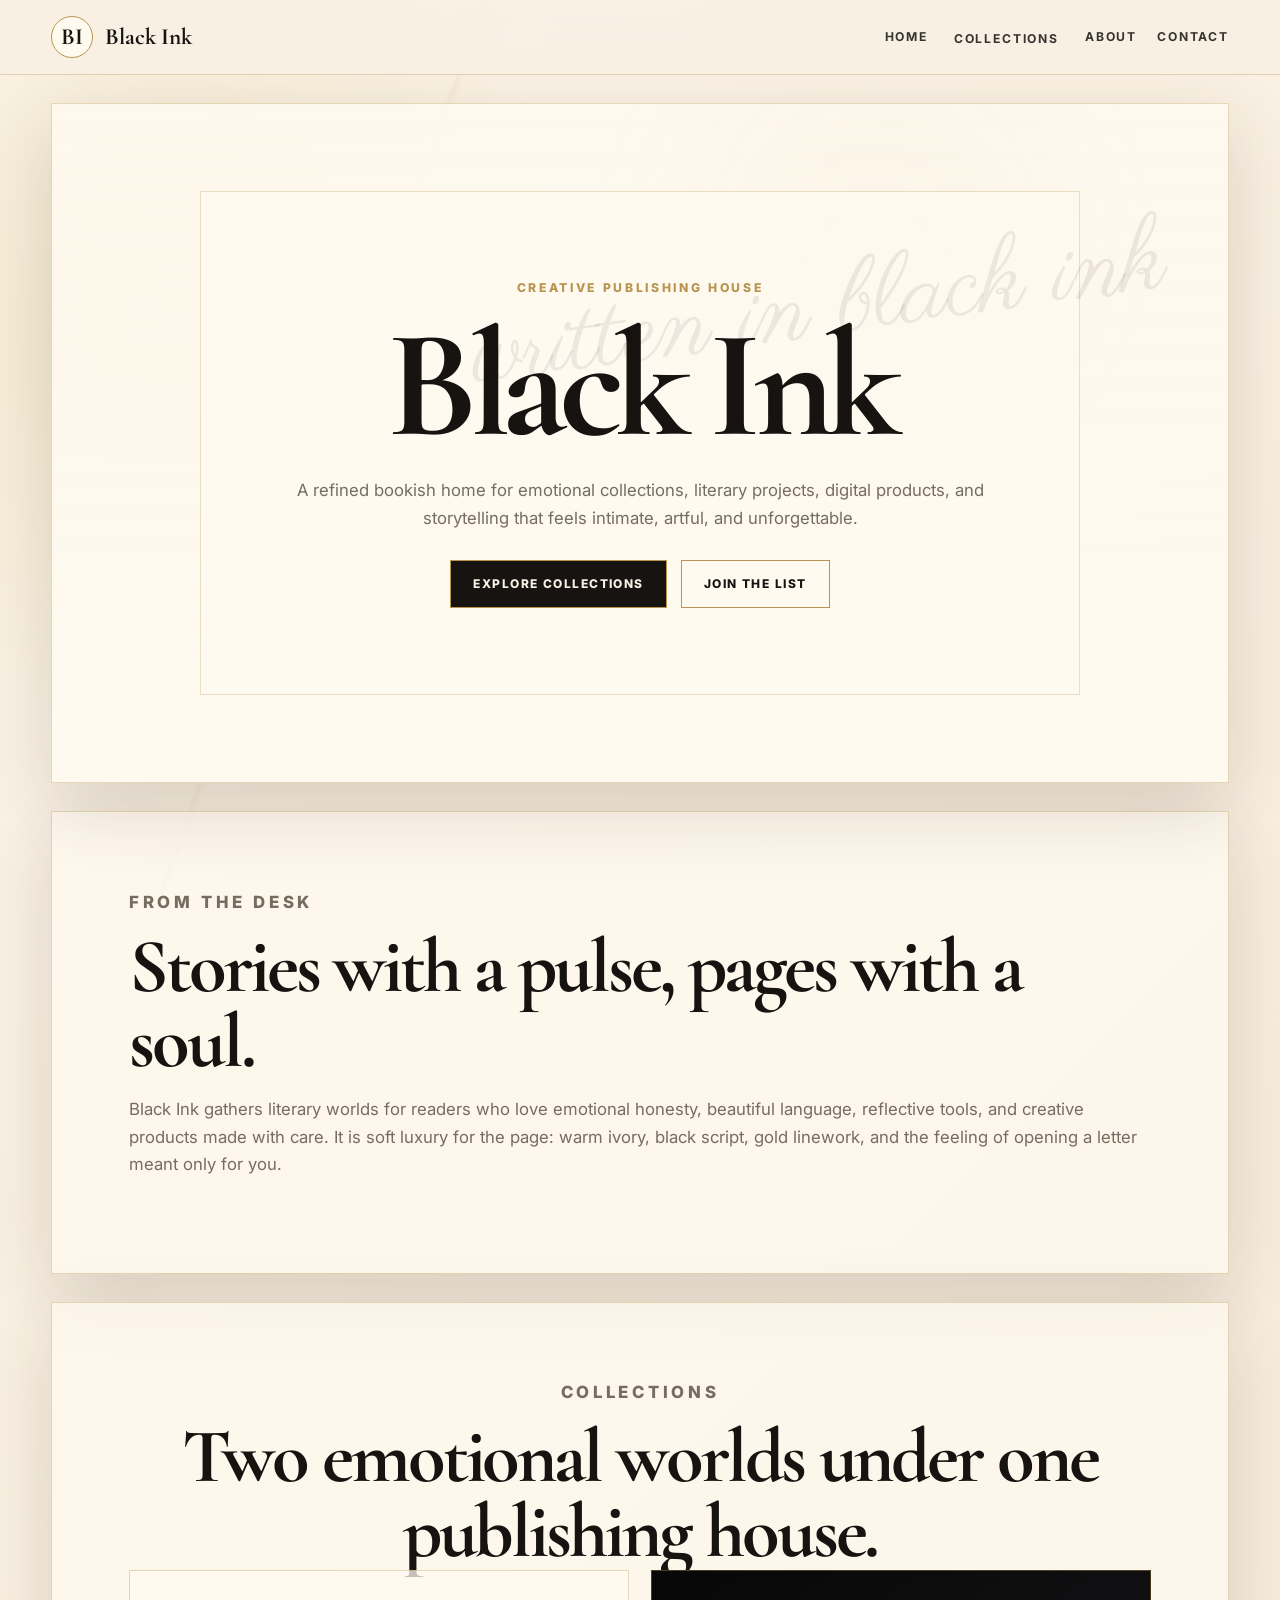
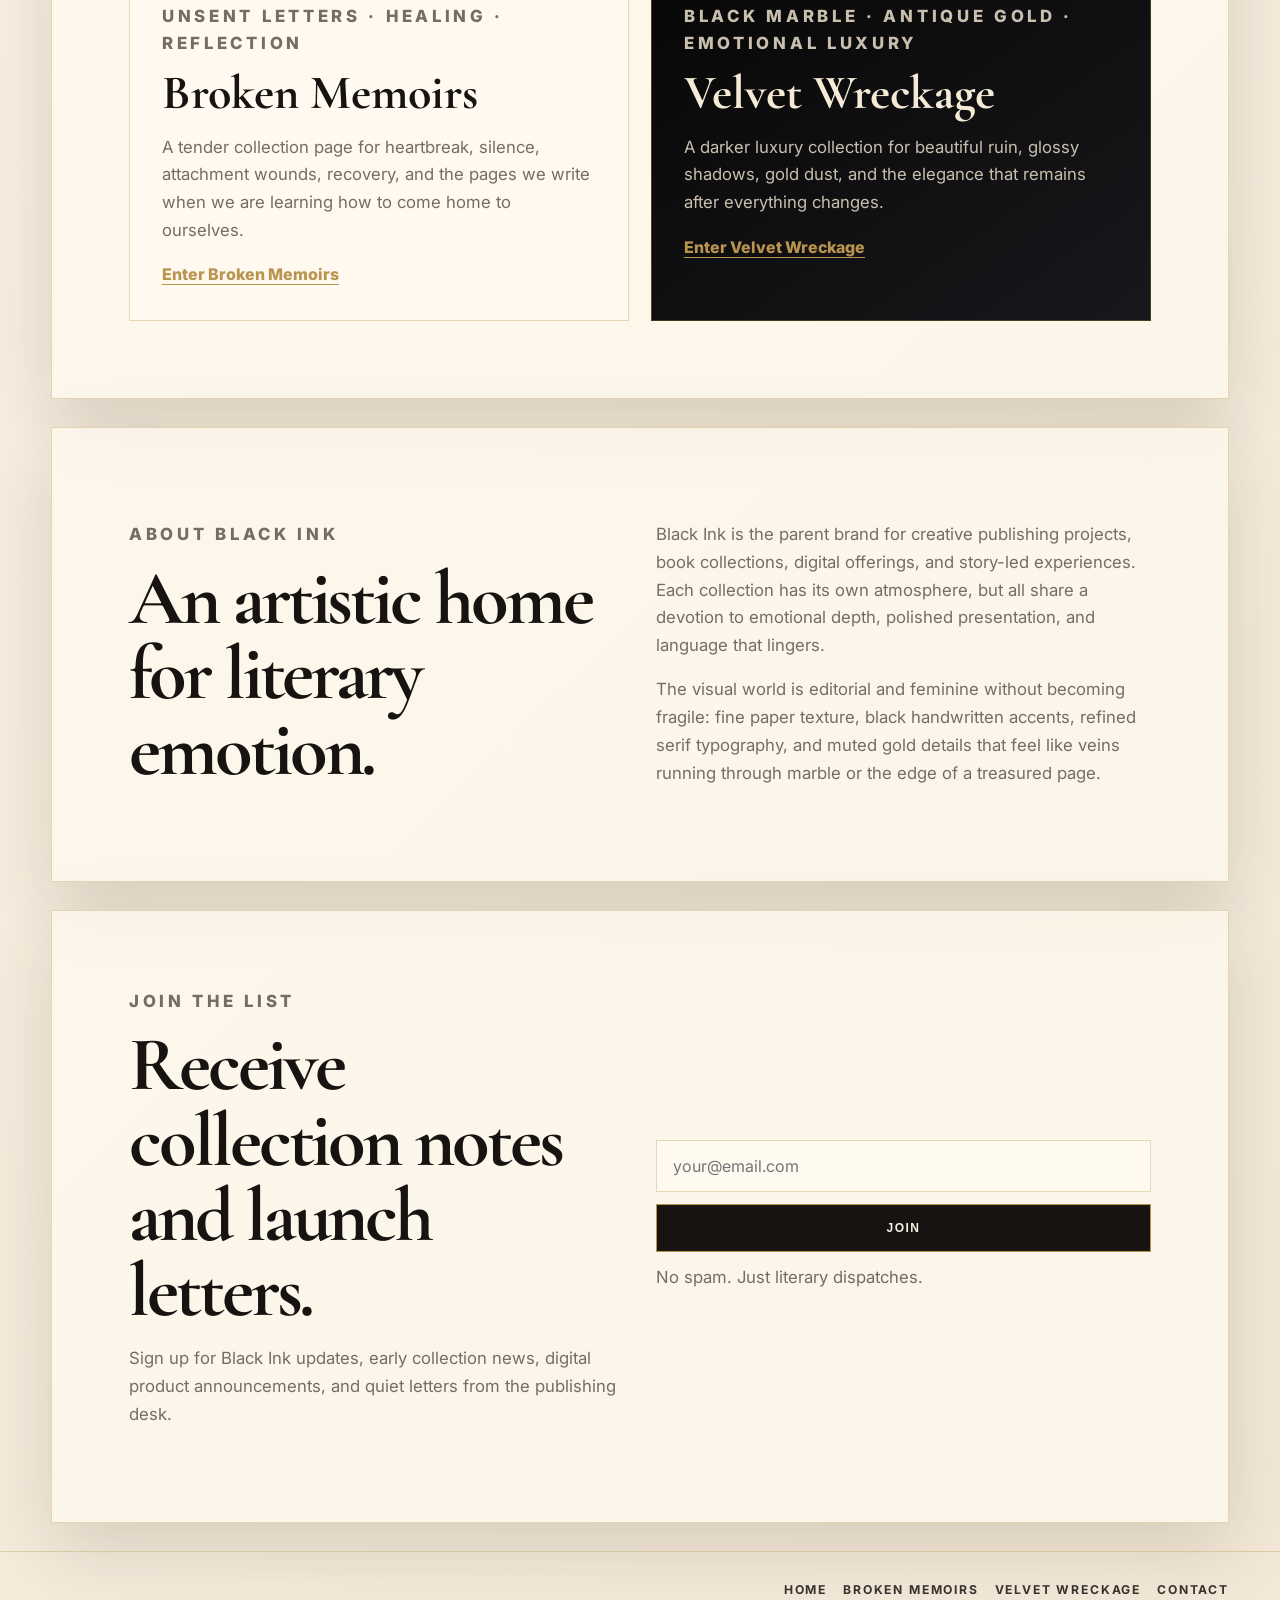
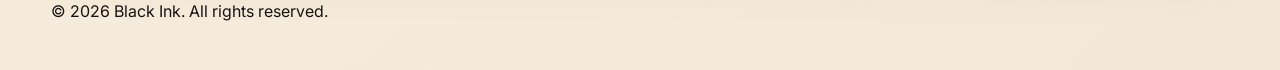
==== commit 89905f91: "Build Black Ink parent website" ====
--- a/index.html
+++ b/index.html
@@ -3,125 +3,102 @@
 <head>
   <meta charset="UTF-8" />
   <meta name="viewport" content="width=device-width, initial-scale=1.0" />
-  <meta
-    name="description"
-    content="Black Ink is an elegant publishing-house homepage for emotional collections including Broken Memoirs and Velvet Wreckage."
-  />
-  <title>Black Ink | Emotional Collections & Refined Storytelling</title>
+  <meta name="description" content="Black Ink is a creative publishing house and book brand home for emotional collections, literary projects, digital products, and storytelling." />
+  <title>Black Ink | Creative Publishing House</title>
   <link rel="preconnect" href="https://fonts.googleapis.com" />
   <link rel="preconnect" href="https://fonts.gstatic.com" crossorigin />
-  <link
-    href="https://fonts.googleapis.com/css2?family=Cormorant+Garamond:wght@500;600;700&family=Inter:wght@400;500;600;700&family=Parisienne&display=swap"
-    rel="stylesheet"
-  />
+  <link href="https://fonts.googleapis.com/css2?family=Cormorant+Garamond:wght@500;600;700&family=Inter:wght@400;500;600;700&family=Parisienne&display=swap" rel="stylesheet" />
   <link rel="stylesheet" href="styles.css" />
 </head>
 <body class="theme-ink">
-  <div class="site-shell ink-shell">
-    <header class="site-header ink-header" aria-label="Primary navigation">
-      <a class="brand-mark ink-brand" href="index.html" aria-label="Black Ink home">
-        <span class="brand-sigil ink-sigil">BI</span>
-        <span>Black Ink</span>
-      </a>
-      <button class="mobile-menu-toggle" type="button" aria-expanded="false" aria-controls="primary-nav">
-        <span class="sr-only">Toggle navigation</span>
-        <span></span>
-        <span></span>
-        <span></span>
-      </button>
-      <nav class="nav-links ink-nav" id="primary-nav" aria-label="Site sections">
-        <a href="index.html">Home</a>
-        <div class="nav-dropdown">
-          <button class="dropdown-toggle" type="button" aria-expanded="false">
-            Collections
-            <span aria-hidden="true">⌄</span>
-          </button>
-          <div class="dropdown-menu">
-            <a href="broken-memoirs.html">Broken Memoirs</a>
-            <a href="velvet-wreckage.html">Velvet Wreckage</a>
-          </div>
+  <header class="site-header">
+    <a class="brand-mark" href="index.html" aria-label="Black Ink home"><span class="brand-sigil">BI</span><span>Black Ink</span></a>
+    <button class="menu-toggle" type="button" aria-expanded="false" aria-controls="primary-nav">Menu</button>
+    <nav class="primary-nav" id="primary-nav" aria-label="Primary navigation">
+      <a href="index.html">Home</a>
+      <div class="nav-dropdown">
+        <button class="dropdown-toggle" type="button" aria-expanded="false">Collections</button>
+        <div class="dropdown-menu">
+          <a href="broken-memoirs.html">Broken Memoirs</a>
+          <a href="velvet-wreckage.html">Velvet Wreckage</a>
         </div>
-        <a href="index.html#about">About</a>
-        <a href="contact.html">Contact</a>
-      </nav>
-    </header>
+      </div>
+      <a href="index.html#about">About</a>
+      <a href="contact.html">Contact</a>
+    </nav>
+  </header>
 
-    <main>
-      <section class="ink-hero" id="home">
-        <div class="gold-veins" aria-hidden="true"></div>
-        <div class="ink-hero-copy">
-          <p class="eyebrow ink-eyebrow">Independent emotional publishing</p>
-          <h1>Stories written in black ink and kept in gold light.</h1>
-          <p>
-            Black Ink gathers soft luxury collections for healing, heartbreak, mystery, and beauty after ruin — an artistic house for pages that still breathe.
-          </p>
-          <div class="hero-actions">
-            <a class="button ink-button-primary" href="#collections">Explore Collections</a>
-            <a class="button ink-button-secondary" href="contact.html">Contact the House</a>
-          </div>
+  <main>
+    <section class="hero paper-hero" id="home">
+      <div class="script-accent" aria-hidden="true">written in black ink</div>
+      <div class="hero-content">
+        <p class="eyebrow">Creative publishing house</p>
+        <h1>Black Ink</h1>
+        <p class="hero-copy">A refined bookish home for emotional collections, literary projects, digital products, and storytelling that feels intimate, artful, and unforgettable.</p>
+        <div class="hero-actions">
+          <a class="button button-primary" href="#collections">Explore Collections</a>
+          <a class="button button-secondary" href="#join">Join the List</a>
         </div>
-        <aside class="script-card" aria-label="Black Ink mood note">
-          <p class="script-word">written softly</p>
-          <span></span>
-          <p>Memoir, letters, fragments, and darkly elegant worlds refined for the reader who feels everything.</p>
-        </aside>
-      </section>
+      </div>
+    </section>
 
-      <section class="ink-about" id="about">
-        <div class="section-heading">
-          <p class="eyebrow ink-eyebrow">About Black Ink</p>
-          <h2>A publishing-house feeling for emotional work.</h2>
-        </div>
-        <div class="ink-about-grid">
-          <p>
-            Black Ink is a refined creative home for collections that feel intimate, literary, and visually unforgettable. It pairs elegant serif typography with handwritten energy, warm ivory space, and fine gold marbling lines.
-          </p>
-          <p>
-            Each collection has its own atmosphere while remaining connected by an editorial sense of care: soft luxury, emotional truth, and artful restraint.
-          </p>
-        </div>
-      </section>
+    <section class="section intro-section">
+      <p class="eyebrow">From the desk</p>
+      <h2>Stories with a pulse, pages with a soul.</h2>
+      <p>Black Ink gathers literary worlds for readers who love emotional honesty, beautiful language, reflective tools, and creative products made with care. It is soft luxury for the page: warm ivory, black script, gold linework, and the feeling of opening a letter meant only for you.</p>
+    </section>
 
-      <section class="ink-collections" id="collections">
-        <div class="section-heading centered">
-          <p class="eyebrow ink-eyebrow">Collections</p>
-          <h2>Two doors inside the house.</h2>
-          <p class="section-intro ink-intro">
-            Choose the faded-paper intimacy of recovery, or step into polished black marble and gold dust.
-          </p>
-        </div>
-        <div class="ink-collection-grid">
-          <article class="ink-collection-card memoir-card">
-            <p class="card-number">01</p>
-            <h3>Broken Memoirs</h3>
-            <p>
-              Emotional memoir, healing, unsent letters, heartbreak, and recovery with faded paper texture, handwritten-note energy, charcoal ink, and muted gold.
-            </p>
-            <a class="button ink-button-secondary" href="broken-memoirs.html">Enter Broken Memoirs</a>
-          </article>
-          <article class="ink-collection-card wreckage-card">
-            <p class="card-number">02</p>
-            <h3>Velvet Wreckage</h3>
-            <p>
-              Dark luxury, emotional elegance, black marble, gold dust, and beauty after ruin — preserved on its own shadowed collection page.
-            </p>
-            <a class="button button-primary" href="velvet-wreckage.html">Enter Velvet Wreckage</a>
-          </article>
-        </div>
-      </section>
-    </main>
+    <section class="section" id="collections">
+      <div class="section-heading centered">
+        <p class="eyebrow">Collections</p>
+        <h2>Two emotional worlds under one publishing house.</h2>
+      </div>
+      <div class="collection-grid">
+        <article class="collection-card memoir-card">
+          <p class="card-kicker">Unsent letters · healing · reflection</p>
+          <h3>Broken Memoirs</h3>
+          <p>A tender collection page for heartbreak, silence, attachment wounds, recovery, and the pages we write when we are learning how to come home to ourselves.</p>
+          <a class="text-link" href="broken-memoirs.html">Enter Broken Memoirs</a>
+        </article>
+        <article class="collection-card velvet-card">
+          <p class="card-kicker">Black marble · antique gold · emotional luxury</p>
+          <h3>Velvet Wreckage</h3>
+          <p>A darker luxury collection for beautiful ruin, glossy shadows, gold dust, and the elegance that remains after everything changes.</p>
+          <a class="text-link" href="velvet-wreckage.html">Enter Velvet Wreckage</a>
+        </article>
+      </div>
+    </section>
 
-    <footer class="site-footer ink-footer">
-      <p>© <span id="year"></span> Black Ink. All rights reserved.</p>
-      <nav aria-label="Footer navigation">
-        <a href="index.html">Home</a>
-        <a href="broken-memoirs.html">Broken Memoirs</a>
-        <a href="velvet-wreckage.html">Velvet Wreckage</a>
-        <a href="contact.html">Contact</a>
-      </nav>
-    </footer>
-  </div>
+    <section class="section about-section" id="about">
+      <div>
+        <p class="eyebrow">About Black Ink</p>
+        <h2>An artistic home for literary emotion.</h2>
+      </div>
+      <div class="about-copy">
+        <p>Black Ink is the parent brand for creative publishing projects, book collections, digital offerings, and story-led experiences. Each collection has its own atmosphere, but all share a devotion to emotional depth, polished presentation, and language that lingers.</p>
+        <p>The visual world is editorial and feminine without becoming fragile: fine paper texture, black handwritten accents, refined serif typography, and muted gold details that feel like veins running through marble or the edge of a treasured page.</p>
+      </div>
+    </section>
 
+    <section class="section signup-section" id="join">
+      <div>
+        <p class="eyebrow">Join the list</p>
+        <h2>Receive collection notes and launch letters.</h2>
+        <p>Sign up for Black Ink updates, early collection news, digital product announcements, and quiet letters from the publishing desk.</p>
+      </div>
+      <form class="signup-form" data-form-message="You are on the Black Ink list. A note is on its way.">
+        <label class="sr-only" for="email">Email address</label>
+        <input id="email" name="email" type="email" placeholder="your@email.com" required />
+        <button class="button button-primary" type="submit">Join</button>
+        <p class="form-note" aria-live="polite">No spam. Just literary dispatches.</p>
+      </form>
+    </section>
+  </main>
+
+  <footer class="site-footer">
+    <p>© <span id="year"></span> Black Ink. All rights reserved.</p>
+    <nav aria-label="Footer navigation"><a href="index.html">Home</a><a href="broken-memoirs.html">Broken Memoirs</a><a href="velvet-wreckage.html">Velvet Wreckage</a><a href="contact.html">Contact</a></nav>
+  </footer>
   <script src="script.js"></script>
 </body>
 </html>
--- a/styles.css
+++ b/styles.css
@@ -1,980 +1 @@
-:root {
-  --black: #050505;
-  --black-soft: #0b0b0d;
-  --black-gloss: #111114;
-  --charcoal: #18181c;
-  --marble: #222126;
-  --ivory: #f2eadc;
-  --muted: #b8b0a3;
-  --muted-dark: #756d62;
-  --gold: #c8a45d;
-  --gold-deep: #8f6f2f;
-  --gold-pale: #e3c987;
-  --border: rgba(200, 164, 93, 0.32);
-  --panel: rgba(12, 12, 14, 0.88);
-  --shadow: 0 28px 90px rgba(0, 0, 0, 0.58);
-}
-
-* {
-  box-sizing: border-box;
-}
-
-html {
-  scroll-behavior: smooth;
-}
-
-body {
-  margin: 0;
-  min-height: 100vh;
-  color: var(--ivory);
-  background:
-    radial-gradient(circle at top left, rgba(200, 164, 93, 0.12), transparent 30rem),
-    linear-gradient(135deg, var(--black), #09090a 45%, var(--black));
-  font-family: "Inter", system-ui, -apple-system, BlinkMacSystemFont, "Segoe UI", sans-serif;
-  line-height: 1.6;
-}
-
-body::before {
-  position: fixed;
-  inset: 0;
-  z-index: -2;
-  pointer-events: none;
-  content: "";
-  background-image:
-    linear-gradient(115deg, transparent 0 18%, rgba(255, 255, 255, 0.035) 18.2%, transparent 18.8% 46%, rgba(255, 255, 255, 0.026) 46.4%, transparent 47.2%),
-    linear-gradient(28deg, transparent 0 63%, rgba(200, 164, 93, 0.045) 63.4%, transparent 64%);
-  opacity: 0.55;
-}
-
-body::after {
-  position: fixed;
-  inset: 0;
-  z-index: -1;
-  pointer-events: none;
-  content: "";
-  background-image: radial-gradient(rgba(227, 201, 135, 0.17) 0.6px, transparent 0.7px);
-  background-size: 46px 46px;
-  opacity: 0.08;
-}
-
-a {
-  color: inherit;
-  text-decoration: none;
-}
-
-img,
-svg {
-  max-width: 100%;
-}
-
-.site-shell {
-  width: min(1180px, calc(100% - 32px));
-  margin: 0 auto;
-}
-
-.site-header {
-  position: sticky;
-  top: 0;
-  z-index: 10;
-  display: flex;
-  align-items: center;
-  justify-content: space-between;
-  gap: 24px;
-  padding: 18px 0;
-  backdrop-filter: blur(18px);
-}
-
-.brand-mark,
-.nav-links,
-.site-footer nav,
-.social-links {
-  display: flex;
-  align-items: center;
-  gap: 18px;
-}
-
-.brand-mark {
-  color: var(--ivory);
-  font-family: "Cormorant Garamond", Georgia, serif;
-  font-size: 1.25rem;
-  font-weight: 700;
-  letter-spacing: 0.04em;
-}
-
-.brand-sigil {
-  display: grid;
-  width: 42px;
-  height: 42px;
-  place-items: center;
-  border: 1px solid var(--border);
-  color: var(--gold-pale);
-  background: linear-gradient(145deg, #050505, #161616 48%, #050505);
-  box-shadow: inset 0 0 20px rgba(255, 255, 255, 0.035), 0 0 22px rgba(200, 164, 93, 0.09);
-}
-
-.nav-links a,
-.site-footer a,
-.social-links a {
-  color: var(--muted);
-  font-size: 0.78rem;
-  font-weight: 700;
-  letter-spacing: 0.16em;
-  text-transform: uppercase;
-  transition: color 180ms ease;
-}
-
-.nav-links a:hover,
-.site-footer a:hover,
-.social-links a:hover,
-.contact-link:hover {
-  color: var(--gold-pale);
-}
-
-.section-frame,
-.section-padding {
-  margin: 28px 0;
-  border: 1px solid rgba(200, 164, 93, 0.18);
-}
-
-.hero {
-  position: relative;
-  display: grid;
-  min-height: 720px;
-  place-items: center;
-  overflow: hidden;
-  background:
-    linear-gradient(rgba(5, 5, 5, 0.2), rgba(5, 5, 5, 0.78)),
-    radial-gradient(circle at 70% 22%, rgba(200, 164, 93, 0.15), transparent 18rem),
-    linear-gradient(145deg, #030303, #111114 52%, #050505);
-  box-shadow: var(--shadow);
-}
-
-.hero::before,
-.marble-section::before {
-  position: absolute;
-  inset: 0;
-  pointer-events: none;
-  content: "";
-  background:
-    linear-gradient(118deg, transparent 0 36%, rgba(255, 255, 255, 0.05) 36.4%, transparent 37.1%),
-    linear-gradient(42deg, transparent 0 58%, rgba(200, 164, 93, 0.07) 58.5%, transparent 59.1%);
-  opacity: 0.42;
-}
-
-.gold-dust {
-  position: absolute;
-  width: 220px;
-  height: 220px;
-  border-radius: 999px;
-  background: radial-gradient(circle, rgba(227, 201, 135, 0.32) 0 1px, transparent 1.4px);
-  background-size: 18px 18px;
-  opacity: 0.18;
-  filter: blur(0.2px);
-}
-
-.gold-dust-one {
-  top: 74px;
-  right: 72px;
-}
-
-.gold-dust-two {
-  bottom: 80px;
-  left: 64px;
-  transform: rotate(22deg);
-}
-
-.content-panel,
-.collection-card,
-.contact-card,
-.quote-card {
-  position: relative;
-  border: 1px solid var(--border);
-  background:
-    linear-gradient(145deg, rgba(255, 255, 255, 0.045), transparent 28%),
-    var(--panel);
-  box-shadow: var(--shadow), inset 0 1px 0 rgba(255, 255, 255, 0.06);
-}
-
-.hero-content {
-  z-index: 1;
-  width: min(820px, calc(100% - 40px));
-  padding: clamp(40px, 7vw, 84px);
-  text-align: center;
-}
-
-.eyebrow {
-  margin: 0 0 14px;
-  color: var(--gold-pale);
-  font-size: 0.76rem;
-  font-weight: 800;
-  letter-spacing: 0.24em;
-  text-transform: uppercase;
-}
-
-h1,
-h2,
-h3,
-blockquote {
-  margin: 0;
-  font-family: "Cormorant Garamond", Georgia, serif;
-  font-weight: 600;
-  line-height: 0.95;
-}
-
-h1 {
-  font-size: clamp(4.2rem, 12vw, 10.8rem);
-  letter-spacing: -0.06em;
-}
-
-h2 {
-  font-size: clamp(2.8rem, 6vw, 5.6rem);
-  letter-spacing: -0.045em;
-}
-
-h3 {
-  font-size: clamp(1.8rem, 3vw, 2.5rem);
-}
-
-.hero-copy,
-.section-intro,
-.about-copy p,
-.signup-panel p,
-.collection-card p,
-.contact-card p {
-  color: var(--muted);
-}
-
-.hero-copy {
-  max-width: 640px;
-  margin: 26px auto 0;
-  font-size: clamp(1.08rem, 2vw, 1.35rem);
-}
-
-.hero-actions {
-  display: flex;
-  flex-wrap: wrap;
-  justify-content: center;
-  gap: 14px;
-  margin-top: 34px;
-}
-
-.button {
-  display: inline-flex;
-  min-height: 50px;
-  align-items: center;
-  justify-content: center;
-  border: 1px solid var(--border);
-  padding: 0 24px;
-  font-size: 0.78rem;
-  font-weight: 800;
-  letter-spacing: 0.14em;
-  text-transform: uppercase;
-  transition: transform 180ms ease, border-color 180ms ease, background 180ms ease;
-}
-
-.button:hover {
-  transform: translateY(-2px);
-  border-color: rgba(227, 201, 135, 0.72);
-}
-
-.button-primary {
-  color: #060606;
-  background: linear-gradient(135deg, var(--gold-pale), var(--gold), var(--gold-deep));
-}
-
-.button-secondary {
-  color: var(--gold-pale);
-  background: rgba(255, 255, 255, 0.025);
-}
-
-.section-padding {
-  position: relative;
-  padding: clamp(56px, 8vw, 112px) clamp(22px, 5vw, 72px);
-  background: rgba(5, 5, 5, 0.74);
-}
-
-.section-heading {
-  max-width: 760px;
-  margin-bottom: 42px;
-}
-
-.centered {
-  margin-inline: auto;
-  text-align: center;
-}
-
-.section-intro {
-  max-width: 590px;
-  margin: 20px auto 0;
-}
-
-.about-grid {
-  display: grid;
-  grid-template-columns: minmax(0, 1.25fr) minmax(260px, 0.75fr);
-  gap: 24px;
-}
-
-.about-copy,
-.quote-card {
-  padding: clamp(28px, 4vw, 44px);
-}
-
-.about-copy p {
-  margin: 0;
-  font-size: 1.05rem;
-}
-
-.about-copy p + p {
-  margin-top: 18px;
-}
-
-.quote-card {
-  display: grid;
-  align-content: center;
-  min-height: 260px;
-}
-
-.quote-line {
-  width: 72px;
-  height: 1px;
-  margin-bottom: 22px;
-  background: var(--gold);
-}
-
-blockquote {
-  color: var(--ivory);
-  font-size: clamp(2rem, 4vw, 3.4rem);
-}
-
-.marble-section {
-  overflow: hidden;
-  background:
-    radial-gradient(circle at 18% 15%, rgba(200, 164, 93, 0.1), transparent 22rem),
-    linear-gradient(145deg, #060606, #151519 50%, #070707);
-}
-
-.collection-grid {
-  position: relative;
-  z-index: 1;
-  display: grid;
-  grid-template-columns: repeat(4, minmax(0, 1fr));
-  gap: 18px;
-}
-
-.collection-card {
-  min-height: 310px;
-  padding: 28px;
-  transition: transform 180ms ease, border-color 180ms ease;
-}
-
-.collection-card:hover {
-  transform: translateY(-5px);
-  border-color: rgba(227, 201, 135, 0.7);
-}
-
-.card-number {
-  margin: 0 0 56px;
-  color: var(--gold);
-  font-size: 0.74rem;
-  font-weight: 900;
-  letter-spacing: 0.22em;
-}
-
-.collection-card p:last-child {
-  margin-bottom: 0;
-}
-
-.signup-panel {
-  display: grid;
-  grid-template-columns: minmax(0, 1fr) minmax(300px, 0.82fr);
-  gap: 34px;
-  align-items: center;
-  padding: clamp(30px, 5vw, 58px);
-}
-
-.signup-panel h2 {
-  margin-bottom: 18px;
-}
-
-.signup-form {
-  display: grid;
-  gap: 12px;
-}
-
-input {
-  width: 100%;
-  min-height: 54px;
-  border: 1px solid rgba(200, 164, 93, 0.28);
-  border-radius: 0;
-  padding: 0 16px;
-  color: var(--ivory);
-  background: rgba(0, 0, 0, 0.42);
-  font: inherit;
-  outline: none;
-}
-
-input:focus {
-  border-color: rgba(227, 201, 135, 0.8);
-  box-shadow: 0 0 0 3px rgba(200, 164, 93, 0.12);
-}
-
-.form-note {
-  min-height: 1.4em;
-  margin: 0;
-  color: var(--muted-dark);
-  font-size: 0.86rem;
-}
-
-.contact-card {
-  max-width: 840px;
-  margin: 0 auto;
-  padding: clamp(34px, 6vw, 68px);
-  text-align: center;
-}
-
-.contact-card h2 {
-  margin-bottom: 22px;
-}
-
-.contact-link {
-  display: inline-block;
-  margin-bottom: 26px;
-  color: var(--gold-pale);
-  font-size: clamp(1.05rem, 2vw, 1.35rem);
-  font-weight: 700;
-}
-
-.social-links {
-  justify-content: center;
-  flex-wrap: wrap;
-}
-
-.site-footer {
-  display: flex;
-  align-items: center;
-  justify-content: space-between;
-  gap: 24px;
-  border-top: 1px solid rgba(200, 164, 93, 0.25);
-  padding: 30px 0 42px;
-  color: var(--muted-dark);
-}
-
-.site-footer p {
-  margin: 0;
-}
-
-.sr-only {
-  position: absolute;
-  width: 1px;
-  height: 1px;
-  overflow: hidden;
-  clip: rect(0, 0, 0, 0);
-  white-space: nowrap;
-}
-
-@media (max-width: 920px) {
-  .site-header,
-  .site-footer {
-    align-items: flex-start;
-    flex-direction: column;
-  }
-
-  .nav-links,
-  .site-footer nav {
-    flex-wrap: wrap;
-  }
-
-  .hero {
-    min-height: 640px;
-  }
-
-  .about-grid,
-  .signup-panel {
-    grid-template-columns: 1fr;
-  }
-
-  .collection-grid {
-    grid-template-columns: repeat(2, minmax(0, 1fr));
-  }
-}
-
-@media (max-width: 620px) {
-  .site-shell {
-    width: min(100% - 20px, 1180px);
-  }
-
-  .site-header {
-    position: static;
-  }
-
-  .brand-mark {
-    font-size: 1.05rem;
-  }
-
-  .nav-links {
-    gap: 12px;
-  }
-
-  .nav-links a,
-  .site-footer a,
-  .social-links a {
-    font-size: 0.7rem;
-  }
-
-  .hero {
-    min-height: 580px;
-  }
-
-  .hero-content {
-    width: calc(100% - 20px);
-    padding: 34px 20px;
-  }
-
-  .hero-actions,
-  .button {
-    width: 100%;
-  }
-
-  .collection-grid {
-    grid-template-columns: 1fr;
-  }
-
-  .collection-card {
-    min-height: auto;
-  }
-
-  .card-number {
-    margin-bottom: 34px;
-  }
-}
-
-/* Black Ink publishing-house theme and shared navigation */
-.theme-ink,
-.theme-memoirs {
-  color: #1c1814;
-  background:
-    radial-gradient(circle at 12% 18%, rgba(188, 145, 72, 0.16), transparent 18rem),
-    linear-gradient(135deg, #fbf4e7, #f4ead8 46%, #fffaf0);
-}
-
-.theme-ink::before,
-.theme-memoirs::before,
-.theme-ink::after,
-.theme-memoirs::after {
-  content: none;
-}
-
-.ink-shell {
-  width: min(1200px, calc(100% - 32px));
-}
-
-.ink-header {
-  border-bottom: 1px solid rgba(42, 32, 22, 0.12);
-  background: rgba(251, 244, 231, 0.82);
-}
-
-.ink-brand,
-.ink-nav a,
-.ink-nav .dropdown-toggle,
-.ink-footer a,
-.ink-social-links a {
-  color: #1c1814;
-}
-
-.ink-sigil {
-  color: #1c1814;
-  border-color: rgba(148, 107, 47, 0.34);
-  background: linear-gradient(145deg, #fff9ef, #eadbc5);
-  box-shadow: inset 0 0 18px rgba(148, 107, 47, 0.13), 0 12px 35px rgba(70, 42, 16, 0.08);
-}
-
-.mobile-menu-toggle {
-  display: none;
-  width: 44px;
-  height: 44px;
-  align-items: center;
-  justify-content: center;
-  gap: 4px;
-  flex-direction: column;
-  border: 1px solid currentColor;
-  color: inherit;
-  background: transparent;
-  cursor: pointer;
-}
-
-.mobile-menu-toggle span:not(.sr-only) {
-  width: 18px;
-  height: 1px;
-  background: currentColor;
-}
-
-.nav-dropdown {
-  position: relative;
-}
-
-.dropdown-toggle {
-  display: inline-flex;
-  align-items: center;
-  gap: 6px;
-  border: 0;
-  padding: 0;
-  color: var(--muted);
-  background: transparent;
-  font: inherit;
-  font-size: 0.78rem;
-  font-weight: 700;
-  letter-spacing: 0.16em;
-  text-transform: uppercase;
-  cursor: pointer;
-  transition: color 180ms ease;
-}
-
-.dropdown-toggle:hover,
-.nav-dropdown.is-open > .dropdown-toggle {
-  color: var(--gold-pale);
-}
-
-.ink-nav .dropdown-toggle:hover,
-.ink-nav .nav-dropdown.is-open > .dropdown-toggle {
-  color: #946b2f;
-}
-
-.dropdown-menu {
-  position: absolute;
-  top: calc(100% + 14px);
-  left: 50%;
-  z-index: 20;
-  display: grid;
-  min-width: 230px;
-  padding: 12px;
-  border: 1px solid rgba(200, 164, 93, 0.35);
-  background: rgba(8, 8, 9, 0.96);
-  box-shadow: var(--shadow);
-  opacity: 0;
-  pointer-events: none;
-  transform: translate(-50%, 8px);
-  transition: opacity 180ms ease, transform 180ms ease;
-}
-
-.dropdown-menu a {
-  display: block;
-  padding: 12px 14px;
-  white-space: nowrap;
-}
-
-.nav-dropdown:hover .dropdown-menu,
-.nav-dropdown.is-open .dropdown-menu {
-  opacity: 1;
-  pointer-events: auto;
-  transform: translate(-50%, 0);
-}
-
-.ink-nav .dropdown-menu {
-  border-color: rgba(148, 107, 47, 0.25);
-  background: rgba(255, 249, 239, 0.98);
-  box-shadow: 0 26px 70px rgba(70, 42, 16, 0.15);
-}
-
-.ink-hero,
-.memoir-hero,
-.contact-page {
-  position: relative;
-  display: grid;
-  grid-template-columns: minmax(0, 1.1fr) minmax(280px, 0.72fr);
-  gap: clamp(26px, 5vw, 70px);
-  align-items: center;
-  min-height: 680px;
-  margin: 28px 0;
-  padding: clamp(44px, 7vw, 92px);
-  overflow: hidden;
-  border: 1px solid rgba(148, 107, 47, 0.18);
-  background:
-    linear-gradient(115deg, rgba(255, 255, 255, 0.72), rgba(244, 234, 216, 0.72)),
-    radial-gradient(circle at 80% 16%, rgba(188, 145, 72, 0.16), transparent 18rem);
-  box-shadow: 0 28px 90px rgba(70, 42, 16, 0.09);
-}
-
-.gold-veins {
-  position: absolute;
-  inset: 0;
-  pointer-events: none;
-  background:
-    linear-gradient(118deg, transparent 0 28%, rgba(148, 107, 47, 0.18) 28.2%, transparent 28.7%),
-    linear-gradient(42deg, transparent 0 66%, rgba(188, 145, 72, 0.18) 66.3%, transparent 66.7%),
-    linear-gradient(154deg, transparent 0 78%, rgba(148, 107, 47, 0.12) 78.2%, transparent 78.5%);
-  opacity: 0.62;
-}
-
-.ink-hero-copy,
-.memoir-copy,
-.script-card,
-.paper-note,
-.contact-page-card {
-  position: relative;
-  z-index: 1;
-}
-
-.ink-hero-copy h1,
-.memoir-copy h1,
-.contact-page-card h1 {
-  max-width: 820px;
-  color: #16120f;
-  font-size: clamp(3.8rem, 8.6vw, 8.8rem);
-  letter-spacing: -0.06em;
-}
-
-.ink-hero-copy p,
-.memoir-copy p,
-.ink-about-grid p,
-.ink-intro,
-.contact-page-card p {
-  color: #5d5145;
-  font-size: clamp(1.02rem, 1.8vw, 1.24rem);
-}
-
-.ink-eyebrow {
-  color: #946b2f;
-}
-
-.ink-button-primary {
-  color: #fffaf0;
-  background: linear-gradient(135deg, #1c1814, #35271d);
-}
-
-.ink-button-secondary {
-  color: #1c1814;
-  background: rgba(255, 255, 255, 0.36);
-  border-color: rgba(148, 107, 47, 0.34);
-}
-
-.script-card,
-.paper-note,
-.contact-page-card {
-  border: 1px solid rgba(148, 107, 47, 0.24);
-  padding: clamp(28px, 4vw, 48px);
-  background:
-    linear-gradient(145deg, rgba(255, 255, 255, 0.62), rgba(238, 224, 203, 0.48)),
-    #fbf4e7;
-  box-shadow: 0 24px 70px rgba(70, 42, 16, 0.12);
-}
-
-.script-word {
-  margin: 0;
-  color: #1d1712;
-  font-family: "Parisienne", cursive;
-  font-size: clamp(3rem, 6vw, 5.6rem);
-  line-height: 1;
-}
-
-.script-card span,
-.paper-note span {
-  display: block;
-  width: 90px;
-  height: 1px;
-  margin: 24px 0;
-  background: #946b2f;
-}
-
-.ink-about,
-.ink-collections,
-.memoir-section {
-  margin: 28px 0;
-  padding: clamp(54px, 8vw, 104px) clamp(24px, 5vw, 72px);
-  border: 1px solid rgba(148, 107, 47, 0.16);
-  background: rgba(255, 249, 239, 0.62);
-}
-
-.ink-about h2,
-.ink-collections h2,
-.memoir-section h2 {
-  color: #17120f;
-}
-
-.ink-about-grid {
-  display: grid;
-  grid-template-columns: repeat(2, minmax(0, 1fr));
-  gap: 24px;
-}
-
-.ink-about-grid p {
-  margin: 0;
-  padding: 30px;
-  border-left: 1px solid rgba(148, 107, 47, 0.42);
-  background: rgba(255, 255, 255, 0.38);
-}
-
-.ink-collection-grid,
-.memoir-grid {
-  display: grid;
-  grid-template-columns: repeat(2, minmax(0, 1fr));
-  gap: 22px;
-}
-
-.ink-collection-card,
-.memoir-grid article {
-  min-height: 380px;
-  padding: clamp(28px, 4vw, 46px);
-  border: 1px solid rgba(148, 107, 47, 0.22);
-  box-shadow: 0 24px 70px rgba(70, 42, 16, 0.11);
-}
-
-.ink-collection-card h3,
-.memoir-grid h3 {
-  color: #17120f;
-}
-
-.ink-collection-card p,
-.memoir-grid p {
-  color: #5d5145;
-}
-
-.memoir-card {
-  background:
-    linear-gradient(115deg, rgba(255, 255, 255, 0.58), rgba(238, 224, 203, 0.56)),
-    repeating-linear-gradient(0deg, rgba(38, 31, 26, 0.035) 0 1px, transparent 1px 32px);
-}
-
-.wreckage-card {
-  background:
-    linear-gradient(145deg, rgba(8, 8, 9, 0.92), rgba(20, 20, 24, 0.96)),
-    radial-gradient(circle at 80% 18%, rgba(200, 164, 93, 0.18), transparent 14rem);
-}
-
-.wreckage-card h3,
-.wreckage-card p {
-  color: var(--ivory);
-}
-
-.wreckage-card p:not(.card-number) {
-  color: var(--muted);
-}
-
-.memoir-hero {
-  background:
-    linear-gradient(115deg, rgba(255, 255, 255, 0.62), rgba(237, 225, 207, 0.7)),
-    repeating-linear-gradient(0deg, rgba(38, 31, 26, 0.035) 0 1px, transparent 1px 34px);
-}
-
-.paper-note {
-  transform: rotate(-2deg);
-}
-
-.memoir-grid {
-  grid-template-columns: repeat(3, minmax(0, 1fr));
-}
-
-.contact-page {
-  grid-template-columns: minmax(0, 780px);
-  justify-content: center;
-  text-align: center;
-}
-
-.ink-contact-link {
-  color: #946b2f;
-}
-
-.ink-footer {
-  color: #5d5145;
-  border-top-color: rgba(148, 107, 47, 0.2);
-}
-
-@media (max-width: 920px) {
-  .mobile-menu-toggle {
-    display: inline-flex;
-    margin-left: auto;
-  }
-
-  .site-header,
-  .ink-header {
-    position: relative;
-    flex-direction: row;
-    align-items: center;
-  }
-
-  .nav-links,
-  .ink-nav {
-    position: absolute;
-    top: calc(100% + 10px);
-    left: 0;
-    right: 0;
-    display: none;
-    flex-direction: column;
-    align-items: stretch;
-    gap: 0;
-    padding: 14px;
-    border: 1px solid rgba(200, 164, 93, 0.3);
-    background: rgba(8, 8, 9, 0.98);
-    box-shadow: var(--shadow);
-  }
-
-  .theme-ink .nav-links,
-  .theme-memoirs .nav-links,
-  .ink-nav {
-    border-color: rgba(148, 107, 47, 0.24);
-    background: rgba(255, 249, 239, 0.99);
-    box-shadow: 0 24px 70px rgba(70, 42, 16, 0.15);
-  }
-
-  .nav-links.is-open {
-    display: flex;
-  }
-
-  .nav-links a,
-  .dropdown-toggle {
-    width: 100%;
-    justify-content: space-between;
-    padding: 13px 10px;
-  }
-
-  .dropdown-menu,
-  .ink-nav .dropdown-menu {
-    position: static;
-    display: none;
-    min-width: 0;
-    margin: 0 0 8px;
-    padding: 0 0 0 14px;
-    border: 0;
-    background: transparent;
-    box-shadow: none;
-    opacity: 1;
-    pointer-events: auto;
-    transform: none;
-  }
-
-  .nav-dropdown.is-open .dropdown-menu {
-    display: grid;
-  }
-
-  .nav-dropdown:hover .dropdown-menu {
-    transform: none;
-  }
-
-  .ink-hero,
-  .memoir-hero {
-    grid-template-columns: 1fr;
-    min-height: auto;
-  }
-
-  .ink-about-grid,
-  .ink-collection-grid,
-  .memoir-grid {
-    grid-template-columns: 1fr;
-  }
-}
-
-@media (max-width: 620px) {
-  .ink-hero,
-  .memoir-hero,
-  .contact-page,
-  .ink-about,
-  .ink-collections,
-  .memoir-section {
-    padding: 34px 20px;
-  }
-
-  .ink-hero-copy h1,
-  .memoir-copy h1,
-  .contact-page-card h1 {
-    font-size: clamp(3.2rem, 18vw, 5.4rem);
-  }
-}
+:root{--ivory:#f7f0e4;--paper:#fffaf0;--ink:#171310;--charcoal:#38332e;--gold:#b8944e;--gold-soft:#dec985;--muted:#766d61;--line:rgba(184,148,78,.35);--shadow:0 24px 70px rgba(63,45,23,.16)}*{box-sizing:border-box}html{scroll-behavior:smooth}body{margin:0;background:var(--ivory);color:var(--ink);font-family:Inter,system-ui,sans-serif;line-height:1.65}body.theme-ink,body.theme-memoirs{background:radial-gradient(circle at 14% 10%,rgba(222,201,133,.25),transparent 26rem),linear-gradient(135deg,#fbf4e7,#f3e8d7)}body:before{content:"";position:fixed;inset:0;pointer-events:none;z-index:-1;background-image:linear-gradient(110deg,transparent 0 30%,rgba(184,148,78,.12) 30.2%,transparent 30.6%),radial-gradient(rgba(23,19,16,.09) .6px,transparent .7px);background-size:auto,22px 22px;opacity:.55}.site-header{position:sticky;top:0;z-index:20;display:flex;align-items:center;justify-content:space-between;gap:20px;padding:16px clamp(18px,4vw,56px);background:rgba(247,240,228,.86);backdrop-filter:blur(18px);border-bottom:1px solid var(--line)}a{color:inherit;text-decoration:none}.brand-mark{display:flex;align-items:center;gap:12px;font-family:"Cormorant Garamond",serif;font-size:1.45rem;font-weight:700}.brand-sigil{display:grid;place-items:center;width:42px;height:42px;border:1px solid var(--gold);border-radius:50%;background:var(--paper);color:var(--ink)}.primary-nav{display:flex;align-items:center;gap:20px}.primary-nav a,.dropdown-toggle,.site-footer a{border:0;background:transparent;color:var(--charcoal);font:700 .76rem Inter,sans-serif;letter-spacing:.15em;text-transform:uppercase;cursor:pointer}.nav-dropdown{position:relative}.dropdown-menu{position:absolute;right:0;top:calc(100% + 12px);min-width:230px;padding:12px;background:var(--paper);border:1px solid var(--line);box-shadow:var(--shadow);display:none}.nav-dropdown.is-open .dropdown-menu,.nav-dropdown:hover .dropdown-menu{display:grid;gap:10px}.menu-toggle{display:none}.hero{min-height:680px;margin:28px clamp(16px,4vw,56px);display:grid;place-items:center;position:relative;overflow:hidden;border:1px solid var(--line);box-shadow:var(--shadow)}.paper-hero,.contact-hero{background:linear-gradient(rgba(255,250,240,.82),rgba(255,250,240,.9)),radial-gradient(circle at 70% 20%,rgba(184,148,78,.25),transparent 18rem)}.script-accent{position:absolute;right:5%;top:18%;font-family:Parisienne,cursive;font-size:clamp(3rem,8vw,8rem);color:rgba(23,19,16,.08);transform:rotate(-8deg)}.hero-content{width:min(880px,calc(100% - 36px));text-align:center;padding:clamp(38px,7vw,86px);background:rgba(255,250,240,.72);border:1px solid rgba(184,148,78,.28)}.eyebrow,.card-kicker{margin:0 0 12px;color:var(--gold);font-size:.76rem;font-weight:800;letter-spacing:.22em;text-transform:uppercase}h1,h2,h3,blockquote{margin:0;font-family:"Cormorant Garamond",Georgia,serif;line-height:.98}h1{font-size:clamp(4.5rem,12vw,10rem);letter-spacing:-.055em}h2{font-size:clamp(2.5rem,6vw,5.2rem);letter-spacing:-.04em}h3{font-size:clamp(2rem,4vw,3rem)}.hero-copy,.section p{color:var(--muted);font-size:1.05rem}.hero-actions{display:flex;justify-content:center;gap:14px;flex-wrap:wrap;margin-top:28px}.button{display:inline-flex;align-items:center;justify-content:center;min-height:48px;padding:0 22px;border:1px solid var(--gold);font-weight:800;letter-spacing:.12em;text-transform:uppercase;font-size:.75rem}.button-primary{background:var(--ink);color:var(--ivory)}.button-secondary{background:transparent;color:var(--ink)}.section{margin:28px clamp(16px,4vw,56px);padding:clamp(32px,6vw,78px);border:1px solid var(--line);background:rgba(255,250,240,.72);box-shadow:var(--shadow)}.centered{text-align:center}.collection-grid{display:grid;grid-template-columns:repeat(2,minmax(0,1fr));gap:22px}.collection-card{padding:32px;border:1px solid var(--line);background:rgba(255,250,240,.75)}.velvet-card,.theme-velvet .collection-card{background:linear-gradient(145deg,#070707,#18181c);color:#f5ead6}.velvet-card p,.theme-velvet .collection-card p{color:#c9bfae}.text-link{color:var(--gold);font-weight:800;border-bottom:1px solid currentColor}.about-section,.signup-section{display:grid;grid-template-columns:1fr 1fr;gap:32px;align-items:center}.signup-form{display:grid;gap:12px}input{width:100%;min-height:52px;border:1px solid var(--line);background:#fffaf0;padding:0 16px;font:inherit}.form-note{margin:0}.sr-only{position:absolute;width:1px;height:1px;overflow:hidden;clip:rect(0,0,0,0)}.site-footer{display:flex;justify-content:space-between;gap:18px;flex-wrap:wrap;padding:30px clamp(18px,4vw,56px);border-top:1px solid var(--line)}.site-footer nav{display:flex;gap:16px;flex-wrap:wrap}.theme-memoirs{--ink:#241f1c;--muted:#6f6258}.torn-hero{background:linear-gradient(rgba(250,241,225,.88),rgba(241,225,204,.9)),linear-gradient(8deg,transparent 80%,rgba(56,51,46,.12) 81%)}.journal-section{background:linear-gradient(100deg,rgba(255,250,240,.9),rgba(239,225,205,.75))}.quote-section blockquote{font-size:clamp(2.3rem,5vw,5rem);color:#3b332d}.theme-velvet{--ink:#f5ead6;--muted:#c9bfae;--line:rgba(200,164,93,.38);background:#050505;color:#f5ead6}.theme-velvet:before{background-image:linear-gradient(118deg,transparent 0 34%,rgba(255,255,255,.05) 34.3%,transparent 34.9%),linear-gradient(42deg,transparent 0 58%,rgba(200,164,93,.12) 58.4%,transparent 59%)}.theme-velvet .site-header{background:rgba(5,5,5,.84)}.theme-velvet .primary-nav a,.theme-velvet .dropdown-toggle,.theme-velvet .site-footer a{color:#d8c9ad}.velvet-hero{background:radial-gradient(circle at 72% 20%,rgba(200,164,93,.2),transparent 18rem),linear-gradient(145deg,#030303,#16161a 52%,#050505)}.theme-velvet .hero-content,.theme-velvet .section,.velvet-panel{background:rgba(10,10,12,.84)}.gold-dust{position:absolute;inset:10%;background:radial-gradient(rgba(222,201,133,.5) 1px,transparent 1.5px);background-size:28px 28px;opacity:.12}@media (max-width:760px){.menu-toggle{display:inline-flex;border:1px solid var(--line);background:var(--paper);padding:10px 14px}.primary-nav{display:none;position:absolute;left:16px;right:16px;top:72px;align-items:stretch;padding:16px;background:var(--paper);border:1px solid var(--line);box-shadow:var(--shadow)}.primary-nav.is-open{display:grid}.dropdown-menu{position:static;box-shadow:none;margin-top:10px}.collection-grid,.about-section,.signup-section{grid-template-columns:1fr}.hero{min-height:560px}h1{font-size:clamp(4rem,18vw,7rem)}}
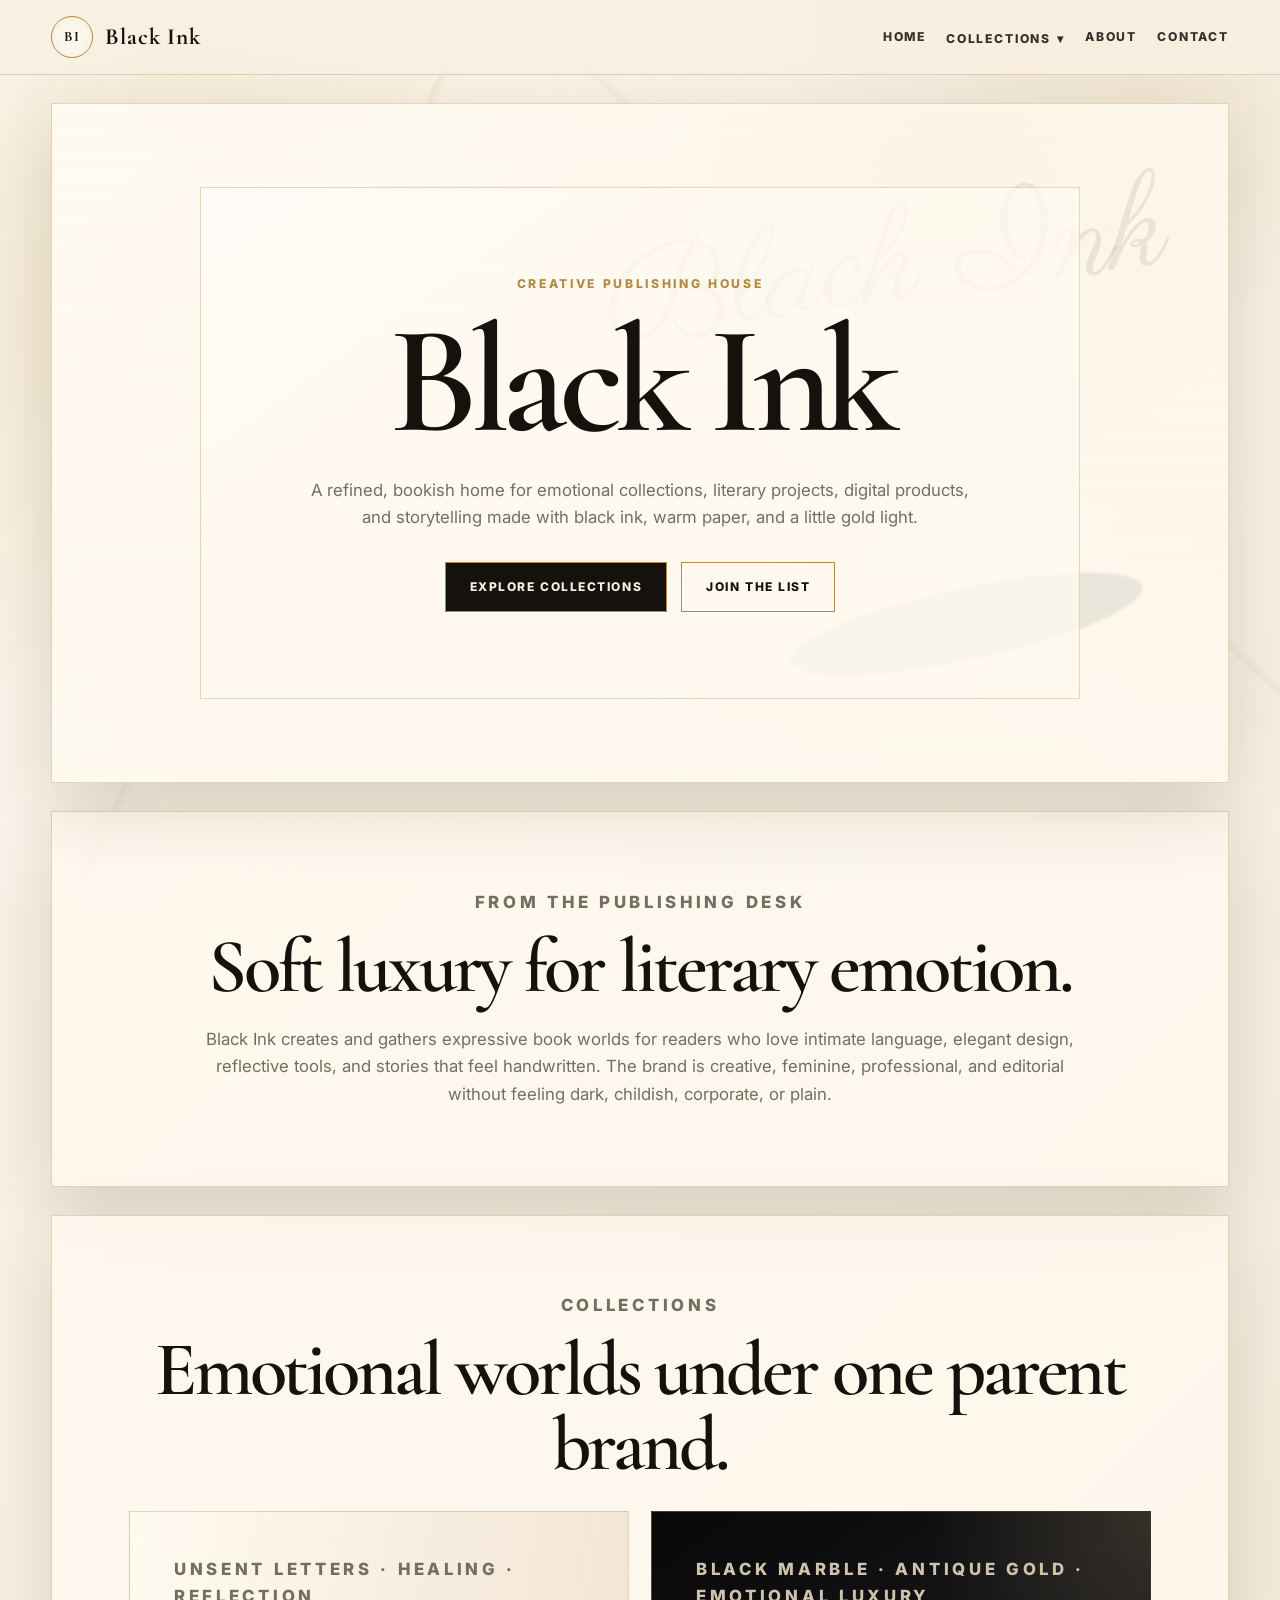
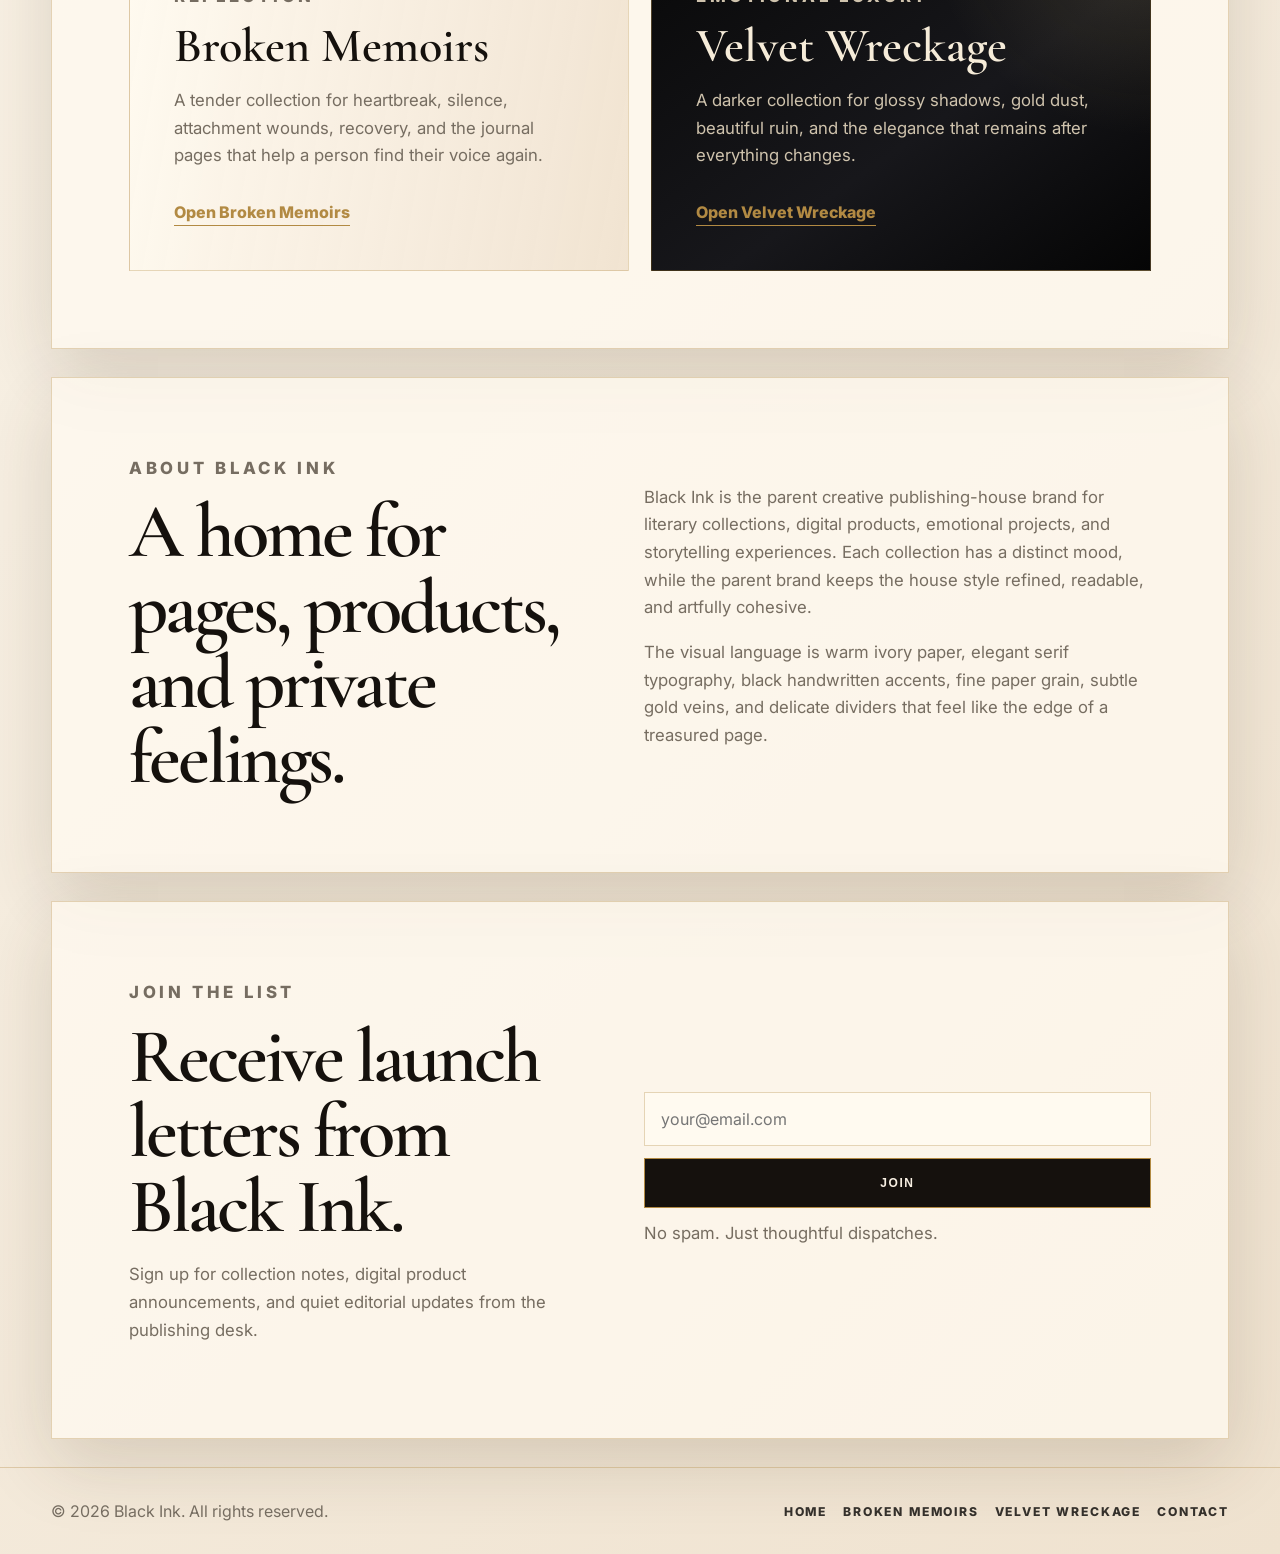
==== commit e57b5de7: "Build clean Black Ink website" ====
--- a/index.html
+++ b/index.html
@@ -3,22 +3,38 @@
 <head>
   <meta charset="UTF-8" />
   <meta name="viewport" content="width=device-width, initial-scale=1.0" />
-  <meta name="description" content="Black Ink is a creative publishing house and book brand home for emotional collections, literary projects, digital products, and storytelling." />
+  <meta
+    name="description"
+    content="Black Ink is a creative publishing house and book brand home for emotional collections, literary projects, digital products, and storytelling."
+  />
   <title>Black Ink | Creative Publishing House</title>
   <link rel="preconnect" href="https://fonts.googleapis.com" />
   <link rel="preconnect" href="https://fonts.gstatic.com" crossorigin />
-  <link href="https://fonts.googleapis.com/css2?family=Cormorant+Garamond:wght@500;600;700&family=Inter:wght@400;500;600;700&family=Parisienne&display=swap" rel="stylesheet" />
+  <link
+    href="https://fonts.googleapis.com/css2?family=Cormorant+Garamond:wght@500;600;700&family=Inter:wght@400;500;600;700&family=Parisienne&display=swap"
+    rel="stylesheet"
+  />
   <link rel="stylesheet" href="styles.css" />
 </head>
-<body class="theme-ink">
-  <header class="site-header">
-    <a class="brand-mark" href="index.html" aria-label="Black Ink home"><span class="brand-sigil">BI</span><span>Black Ink</span></a>
-    <button class="menu-toggle" type="button" aria-expanded="false" aria-controls="primary-nav">Menu</button>
-    <nav class="primary-nav" id="primary-nav" aria-label="Primary navigation">
+<body class="theme-black-ink">
+  <header class="site-header" aria-label="Primary navigation">
+    <a class="brand-mark" href="index.html" aria-label="Black Ink home">
+      <span class="brand-sigil">BI</span>
+      <span>Black Ink</span>
+    </a>
+
+    <button class="menu-toggle" type="button" aria-expanded="false" aria-controls="primary-navigation">
+      <span>Menu</span>
+    </button>
+
+    <nav class="primary-nav" id="primary-navigation" aria-label="Main navigation">
       <a href="index.html">Home</a>
       <div class="nav-dropdown">
-        <button class="dropdown-toggle" type="button" aria-expanded="false">Collections</button>
-        <div class="dropdown-menu">
+        <button class="dropdown-toggle" type="button" aria-expanded="false">
+          Collections
+          <span aria-hidden="true">▾</span>
+        </button>
+        <div class="dropdown-menu" aria-label="Collections submenu">
           <a href="broken-memoirs.html">Broken Memoirs</a>
           <a href="velvet-wreckage.html">Velvet Wreckage</a>
         </div>
@@ -29,13 +45,17 @@
   </header>
 
   <main>
-    <section class="hero paper-hero" id="home">
-      <div class="script-accent" aria-hidden="true">written in black ink</div>
-      <div class="hero-content">
+    <section class="hero hero-ink" id="home">
+      <div class="ink-stroke ink-stroke-one" aria-hidden="true"></div>
+      <div class="script-watermark" aria-hidden="true">Black Ink</div>
+      <div class="hero-content paper-panel">
         <p class="eyebrow">Creative publishing house</p>
         <h1>Black Ink</h1>
-        <p class="hero-copy">A refined bookish home for emotional collections, literary projects, digital products, and storytelling that feels intimate, artful, and unforgettable.</p>
-        <div class="hero-actions">
+        <p class="hero-copy">
+          A refined, bookish home for emotional collections, literary projects, digital products,
+          and storytelling made with black ink, warm paper, and a little gold light.
+        </p>
+        <div class="hero-actions" aria-label="Homepage calls to action">
           <a class="button button-primary" href="#collections">Explore Collections</a>
           <a class="button button-secondary" href="#join">Join the List</a>
         </div>
@@ -43,62 +63,90 @@
     </section>
 
     <section class="section intro-section">
-      <p class="eyebrow">From the desk</p>
-      <h2>Stories with a pulse, pages with a soul.</h2>
-      <p>Black Ink gathers literary worlds for readers who love emotional honesty, beautiful language, reflective tools, and creative products made with care. It is soft luxury for the page: warm ivory, black script, gold linework, and the feeling of opening a letter meant only for you.</p>
+      <div class="section-heading centered">
+        <p class="eyebrow">From the publishing desk</p>
+        <h2>Soft luxury for literary emotion.</h2>
+      </div>
+      <p class="wide-copy">
+        Black Ink creates and gathers expressive book worlds for readers who love intimate language,
+        elegant design, reflective tools, and stories that feel handwritten. The brand is creative,
+        feminine, professional, and editorial without feeling dark, childish, corporate, or plain.
+      </p>
     </section>
 
-    <section class="section" id="collections">
+    <section class="section collections-section" id="collections">
       <div class="section-heading centered">
         <p class="eyebrow">Collections</p>
-        <h2>Two emotional worlds under one publishing house.</h2>
+        <h2>Emotional worlds under one parent brand.</h2>
       </div>
       <div class="collection-grid">
-        <article class="collection-card memoir-card">
+        <article class="collection-card memoir-preview">
           <p class="card-kicker">Unsent letters · healing · reflection</p>
           <h3>Broken Memoirs</h3>
-          <p>A tender collection page for heartbreak, silence, attachment wounds, recovery, and the pages we write when we are learning how to come home to ourselves.</p>
-          <a class="text-link" href="broken-memoirs.html">Enter Broken Memoirs</a>
+          <p>
+            A tender collection for heartbreak, silence, attachment wounds, recovery, and the journal
+            pages that help a person find their voice again.
+          </p>
+          <a class="text-link" href="broken-memoirs.html">Open Broken Memoirs</a>
         </article>
-        <article class="collection-card velvet-card">
+        <article class="collection-card velvet-preview">
           <p class="card-kicker">Black marble · antique gold · emotional luxury</p>
           <h3>Velvet Wreckage</h3>
-          <p>A darker luxury collection for beautiful ruin, glossy shadows, gold dust, and the elegance that remains after everything changes.</p>
-          <a class="text-link" href="velvet-wreckage.html">Enter Velvet Wreckage</a>
+          <p>
+            A darker collection for glossy shadows, gold dust, beautiful ruin, and the elegance that
+            remains after everything changes.
+          </p>
+          <a class="text-link" href="velvet-wreckage.html">Open Velvet Wreckage</a>
         </article>
       </div>
     </section>
 
     <section class="section about-section" id="about">
-      <div>
+      <div class="section-heading">
         <p class="eyebrow">About Black Ink</p>
-        <h2>An artistic home for literary emotion.</h2>
+        <h2>A home for pages, products, and private feelings.</h2>
       </div>
       <div class="about-copy">
-        <p>Black Ink is the parent brand for creative publishing projects, book collections, digital offerings, and story-led experiences. Each collection has its own atmosphere, but all share a devotion to emotional depth, polished presentation, and language that lingers.</p>
-        <p>The visual world is editorial and feminine without becoming fragile: fine paper texture, black handwritten accents, refined serif typography, and muted gold details that feel like veins running through marble or the edge of a treasured page.</p>
+        <p>
+          Black Ink is the parent creative publishing-house brand for literary collections, digital
+          products, emotional projects, and storytelling experiences. Each collection has a distinct
+          mood, while the parent brand keeps the house style refined, readable, and artfully cohesive.
+        </p>
+        <p>
+          The visual language is warm ivory paper, elegant serif typography, black handwritten accents,
+          fine paper grain, subtle gold veins, and delicate dividers that feel like the edge of a treasured page.
+        </p>
       </div>
     </section>
 
     <section class="section signup-section" id="join">
       <div>
         <p class="eyebrow">Join the list</p>
-        <h2>Receive collection notes and launch letters.</h2>
-        <p>Sign up for Black Ink updates, early collection news, digital product announcements, and quiet letters from the publishing desk.</p>
+        <h2>Receive launch letters from Black Ink.</h2>
+        <p>
+          Sign up for collection notes, digital product announcements, and quiet editorial updates from
+          the publishing desk.
+        </p>
       </div>
-      <form class="signup-form" data-form-message="You are on the Black Ink list. A note is on its way.">
-        <label class="sr-only" for="email">Email address</label>
-        <input id="email" name="email" type="email" placeholder="your@email.com" required />
+      <form class="signup-form" data-form-message="You are on the Black Ink list. A note will arrive soon.">
+        <label class="sr-only" for="home-email">Email address</label>
+        <input id="home-email" name="email" type="email" placeholder="your@email.com" required />
         <button class="button button-primary" type="submit">Join</button>
-        <p class="form-note" aria-live="polite">No spam. Just literary dispatches.</p>
+        <p class="form-note" aria-live="polite">No spam. Just thoughtful dispatches.</p>
       </form>
     </section>
   </main>
 
   <footer class="site-footer">
     <p>© <span id="year"></span> Black Ink. All rights reserved.</p>
-    <nav aria-label="Footer navigation"><a href="index.html">Home</a><a href="broken-memoirs.html">Broken Memoirs</a><a href="velvet-wreckage.html">Velvet Wreckage</a><a href="contact.html">Contact</a></nav>
+    <nav aria-label="Footer navigation">
+      <a href="index.html">Home</a>
+      <a href="broken-memoirs.html">Broken Memoirs</a>
+      <a href="velvet-wreckage.html">Velvet Wreckage</a>
+      <a href="contact.html">Contact</a>
+    </nav>
   </footer>
+
   <script src="script.js"></script>
 </body>
 </html>
--- a/styles.css
+++ b/styles.css
@@ -1 +1,636 @@
-:root{--ivory:#f7f0e4;--paper:#fffaf0;--ink:#171310;--charcoal:#38332e;--gold:#b8944e;--gold-soft:#dec985;--muted:#766d61;--line:rgba(184,148,78,.35);--shadow:0 24px 70px rgba(63,45,23,.16)}*{box-sizing:border-box}html{scroll-behavior:smooth}body{margin:0;background:var(--ivory);color:var(--ink);font-family:Inter,system-ui,sans-serif;line-height:1.65}body.theme-ink,body.theme-memoirs{background:radial-gradient(circle at 14% 10%,rgba(222,201,133,.25),transparent 26rem),linear-gradient(135deg,#fbf4e7,#f3e8d7)}body:before{content:"";position:fixed;inset:0;pointer-events:none;z-index:-1;background-image:linear-gradient(110deg,transparent 0 30%,rgba(184,148,78,.12) 30.2%,transparent 30.6%),radial-gradient(rgba(23,19,16,.09) .6px,transparent .7px);background-size:auto,22px 22px;opacity:.55}.site-header{position:sticky;top:0;z-index:20;display:flex;align-items:center;justify-content:space-between;gap:20px;padding:16px clamp(18px,4vw,56px);background:rgba(247,240,228,.86);backdrop-filter:blur(18px);border-bottom:1px solid var(--line)}a{color:inherit;text-decoration:none}.brand-mark{display:flex;align-items:center;gap:12px;font-family:"Cormorant Garamond",serif;font-size:1.45rem;font-weight:700}.brand-sigil{display:grid;place-items:center;width:42px;height:42px;border:1px solid var(--gold);border-radius:50%;background:var(--paper);color:var(--ink)}.primary-nav{display:flex;align-items:center;gap:20px}.primary-nav a,.dropdown-toggle,.site-footer a{border:0;background:transparent;color:var(--charcoal);font:700 .76rem Inter,sans-serif;letter-spacing:.15em;text-transform:uppercase;cursor:pointer}.nav-dropdown{position:relative}.dropdown-menu{position:absolute;right:0;top:calc(100% + 12px);min-width:230px;padding:12px;background:var(--paper);border:1px solid var(--line);box-shadow:var(--shadow);display:none}.nav-dropdown.is-open .dropdown-menu,.nav-dropdown:hover .dropdown-menu{display:grid;gap:10px}.menu-toggle{display:none}.hero{min-height:680px;margin:28px clamp(16px,4vw,56px);display:grid;place-items:center;position:relative;overflow:hidden;border:1px solid var(--line);box-shadow:var(--shadow)}.paper-hero,.contact-hero{background:linear-gradient(rgba(255,250,240,.82),rgba(255,250,240,.9)),radial-gradient(circle at 70% 20%,rgba(184,148,78,.25),transparent 18rem)}.script-accent{position:absolute;right:5%;top:18%;font-family:Parisienne,cursive;font-size:clamp(3rem,8vw,8rem);color:rgba(23,19,16,.08);transform:rotate(-8deg)}.hero-content{width:min(880px,calc(100% - 36px));text-align:center;padding:clamp(38px,7vw,86px);background:rgba(255,250,240,.72);border:1px solid rgba(184,148,78,.28)}.eyebrow,.card-kicker{margin:0 0 12px;color:var(--gold);font-size:.76rem;font-weight:800;letter-spacing:.22em;text-transform:uppercase}h1,h2,h3,blockquote{margin:0;font-family:"Cormorant Garamond",Georgia,serif;line-height:.98}h1{font-size:clamp(4.5rem,12vw,10rem);letter-spacing:-.055em}h2{font-size:clamp(2.5rem,6vw,5.2rem);letter-spacing:-.04em}h3{font-size:clamp(2rem,4vw,3rem)}.hero-copy,.section p{color:var(--muted);font-size:1.05rem}.hero-actions{display:flex;justify-content:center;gap:14px;flex-wrap:wrap;margin-top:28px}.button{display:inline-flex;align-items:center;justify-content:center;min-height:48px;padding:0 22px;border:1px solid var(--gold);font-weight:800;letter-spacing:.12em;text-transform:uppercase;font-size:.75rem}.button-primary{background:var(--ink);color:var(--ivory)}.button-secondary{background:transparent;color:var(--ink)}.section{margin:28px clamp(16px,4vw,56px);padding:clamp(32px,6vw,78px);border:1px solid var(--line);background:rgba(255,250,240,.72);box-shadow:var(--shadow)}.centered{text-align:center}.collection-grid{display:grid;grid-template-columns:repeat(2,minmax(0,1fr));gap:22px}.collection-card{padding:32px;border:1px solid var(--line);background:rgba(255,250,240,.75)}.velvet-card,.theme-velvet .collection-card{background:linear-gradient(145deg,#070707,#18181c);color:#f5ead6}.velvet-card p,.theme-velvet .collection-card p{color:#c9bfae}.text-link{color:var(--gold);font-weight:800;border-bottom:1px solid currentColor}.about-section,.signup-section{display:grid;grid-template-columns:1fr 1fr;gap:32px;align-items:center}.signup-form{display:grid;gap:12px}input{width:100%;min-height:52px;border:1px solid var(--line);background:#fffaf0;padding:0 16px;font:inherit}.form-note{margin:0}.sr-only{position:absolute;width:1px;height:1px;overflow:hidden;clip:rect(0,0,0,0)}.site-footer{display:flex;justify-content:space-between;gap:18px;flex-wrap:wrap;padding:30px clamp(18px,4vw,56px);border-top:1px solid var(--line)}.site-footer nav{display:flex;gap:16px;flex-wrap:wrap}.theme-memoirs{--ink:#241f1c;--muted:#6f6258}.torn-hero{background:linear-gradient(rgba(250,241,225,.88),rgba(241,225,204,.9)),linear-gradient(8deg,transparent 80%,rgba(56,51,46,.12) 81%)}.journal-section{background:linear-gradient(100deg,rgba(255,250,240,.9),rgba(239,225,205,.75))}.quote-section blockquote{font-size:clamp(2.3rem,5vw,5rem);color:#3b332d}.theme-velvet{--ink:#f5ead6;--muted:#c9bfae;--line:rgba(200,164,93,.38);background:#050505;color:#f5ead6}.theme-velvet:before{background-image:linear-gradient(118deg,transparent 0 34%,rgba(255,255,255,.05) 34.3%,transparent 34.9%),linear-gradient(42deg,transparent 0 58%,rgba(200,164,93,.12) 58.4%,transparent 59%)}.theme-velvet .site-header{background:rgba(5,5,5,.84)}.theme-velvet .primary-nav a,.theme-velvet .dropdown-toggle,.theme-velvet .site-footer a{color:#d8c9ad}.velvet-hero{background:radial-gradient(circle at 72% 20%,rgba(200,164,93,.2),transparent 18rem),linear-gradient(145deg,#030303,#16161a 52%,#050505)}.theme-velvet .hero-content,.theme-velvet .section,.velvet-panel{background:rgba(10,10,12,.84)}.gold-dust{position:absolute;inset:10%;background:radial-gradient(rgba(222,201,133,.5) 1px,transparent 1.5px);background-size:28px 28px;opacity:.12}@media (max-width:760px){.menu-toggle{display:inline-flex;border:1px solid var(--line);background:var(--paper);padding:10px 14px}.primary-nav{display:none;position:absolute;left:16px;right:16px;top:72px;align-items:stretch;padding:16px;background:var(--paper);border:1px solid var(--line);box-shadow:var(--shadow)}.primary-nav.is-open{display:grid}.dropdown-menu{position:static;box-shadow:none;margin-top:10px}.collection-grid,.about-section,.signup-section{grid-template-columns:1fr}.hero{min-height:560px}h1{font-size:clamp(4rem,18vw,7rem)}}
+:root {
+  --ink: #15110d;
+  --charcoal: #34302b;
+  --muted: #766d61;
+  --ivory: #f7efe2;
+  --paper: #fffaf0;
+  --paper-deep: #efe0c7;
+  --gold: #b28a43;
+  --gold-soft: #dcc37a;
+  --gold-pale: #ead89c;
+  --line: rgba(178, 138, 67, 0.34);
+  --panel: rgba(255, 250, 240, 0.78);
+  --shadow: 0 24px 70px rgba(65, 43, 18, 0.16);
+}
+
+* {
+  box-sizing: border-box;
+}
+
+html {
+  scroll-behavior: smooth;
+}
+
+body {
+  margin: 0;
+  min-height: 100vh;
+  color: var(--ink);
+  background:
+    radial-gradient(circle at 12% 10%, rgba(220, 195, 122, 0.26), transparent 25rem),
+    radial-gradient(circle at 86% 0%, rgba(178, 138, 67, 0.14), transparent 22rem),
+    linear-gradient(135deg, #fbf4e8, var(--ivory) 48%, #efe2cf);
+  font-family: Inter, system-ui, -apple-system, BlinkMacSystemFont, "Segoe UI", sans-serif;
+  line-height: 1.65;
+}
+
+body::before {
+  position: fixed;
+  inset: 0;
+  z-index: -2;
+  pointer-events: none;
+  content: "";
+  background-image:
+    linear-gradient(114deg, transparent 0 28%, rgba(178, 138, 67, 0.12) 28.2%, transparent 28.7%),
+    linear-gradient(42deg, transparent 0 66%, rgba(178, 138, 67, 0.09) 66.2%, transparent 66.8%),
+    radial-gradient(rgba(21, 17, 13, 0.08) 0.6px, transparent 0.7px);
+  background-size: auto, auto, 22px 22px;
+  opacity: 0.72;
+}
+
+body::after {
+  position: fixed;
+  inset: 0;
+  z-index: -1;
+  pointer-events: none;
+  content: "";
+  background: linear-gradient(90deg, rgba(255, 255, 255, 0.24), transparent 18%, rgba(255, 255, 255, 0.16) 72%, transparent);
+  opacity: 0.55;
+}
+
+a {
+  color: inherit;
+  text-decoration: none;
+}
+
+.site-header {
+  position: sticky;
+  top: 0;
+  z-index: 30;
+  display: flex;
+  align-items: center;
+  justify-content: space-between;
+  gap: 24px;
+  padding: 16px clamp(18px, 4vw, 56px);
+  border-bottom: 1px solid var(--line);
+  background: rgba(247, 239, 226, 0.88);
+  backdrop-filter: blur(18px);
+}
+
+.brand-mark,
+.primary-nav,
+.site-footer nav,
+.social-links {
+  display: flex;
+  align-items: center;
+}
+
+.brand-mark {
+  gap: 12px;
+  font-family: "Cormorant Garamond", Georgia, serif;
+  font-size: 1.45rem;
+  font-weight: 700;
+  letter-spacing: 0.04em;
+}
+
+.brand-sigil {
+  display: grid;
+  width: 42px;
+  height: 42px;
+  place-items: center;
+  border: 1px solid var(--gold);
+  border-radius: 999px;
+  background: var(--paper);
+  box-shadow: inset 0 0 18px rgba(178, 138, 67, 0.12);
+  color: var(--ink);
+  font-size: 0.9rem;
+}
+
+.primary-nav {
+  gap: 20px;
+}
+
+.primary-nav a,
+.dropdown-toggle,
+.site-footer a,
+.social-links a {
+  border: 0;
+  background: transparent;
+  color: var(--charcoal);
+  cursor: pointer;
+  font: 800 0.76rem Inter, sans-serif;
+  letter-spacing: 0.15em;
+  text-transform: uppercase;
+  transition: color 180ms ease;
+}
+
+.primary-nav a:hover,
+.dropdown-toggle:hover,
+.site-footer a:hover,
+.social-links a:hover,
+.text-link:hover {
+  color: var(--gold);
+}
+
+.nav-dropdown {
+  position: relative;
+}
+
+.dropdown-toggle {
+  display: inline-flex;
+  align-items: center;
+  gap: 6px;
+  padding: 0;
+}
+
+.dropdown-menu {
+  position: absolute;
+  top: calc(100% + 14px);
+  right: 0;
+  display: none;
+  min-width: 235px;
+  padding: 14px;
+  border: 1px solid var(--line);
+  background: rgba(255, 250, 240, 0.98);
+  box-shadow: var(--shadow);
+}
+
+.nav-dropdown.is-open .dropdown-menu,
+.nav-dropdown:hover .dropdown-menu,
+.nav-dropdown:focus-within .dropdown-menu {
+  display: grid;
+  gap: 10px;
+}
+
+.menu-toggle {
+  display: none;
+  border: 1px solid var(--line);
+  background: var(--paper);
+  color: var(--ink);
+  cursor: pointer;
+  font: 800 0.76rem Inter, sans-serif;
+  letter-spacing: 0.14em;
+  padding: 10px 14px;
+  text-transform: uppercase;
+}
+
+.hero,
+.section {
+  margin: 28px clamp(16px, 4vw, 56px);
+  border: 1px solid var(--line);
+  box-shadow: var(--shadow);
+}
+
+.hero {
+  position: relative;
+  display: grid;
+  min-height: 680px;
+  place-items: center;
+  overflow: hidden;
+}
+
+.hero-ink,
+.contact-hero {
+  background:
+    linear-gradient(rgba(255, 250, 240, 0.78), rgba(255, 250, 240, 0.9)),
+    radial-gradient(circle at 76% 18%, rgba(220, 195, 122, 0.32), transparent 19rem),
+    linear-gradient(135deg, #fffaf0, #efe1cb);
+}
+
+.ink-stroke {
+  position: absolute;
+  width: 360px;
+  height: 72px;
+  border-radius: 50%;
+  background: rgba(21, 17, 13, 0.08);
+  filter: blur(1px);
+  transform: rotate(-12deg);
+}
+
+.ink-stroke-one {
+  right: 7%;
+  bottom: 18%;
+}
+
+.script-watermark,
+.handwritten-note {
+  position: absolute;
+  color: rgba(21, 17, 13, 0.08);
+  font-family: Parisienne, cursive;
+  font-size: clamp(4rem, 10vw, 10rem);
+  line-height: 1;
+  pointer-events: none;
+  transform: rotate(-8deg);
+}
+
+.script-watermark {
+  right: 5%;
+  top: 15%;
+}
+
+.handwritten-note {
+  left: 7%;
+  bottom: 12%;
+}
+
+.paper-panel,
+.collection-card,
+.contact-card {
+  position: relative;
+  border: 1px solid rgba(178, 138, 67, 0.32);
+  background:
+    linear-gradient(145deg, rgba(255, 255, 255, 0.5), transparent 34%),
+    var(--panel);
+}
+
+.hero-content {
+  z-index: 2;
+  width: min(880px, calc(100% - 36px));
+  padding: clamp(38px, 7vw, 86px);
+  text-align: center;
+}
+
+.eyebrow,
+.card-kicker {
+  margin: 0 0 12px;
+  color: var(--gold);
+  font-size: 0.76rem;
+  font-weight: 800;
+  letter-spacing: 0.22em;
+  text-transform: uppercase;
+}
+
+h1,
+h2,
+h3,
+blockquote {
+  margin: 0;
+  font-family: "Cormorant Garamond", Georgia, serif;
+  font-weight: 600;
+  line-height: 0.98;
+}
+
+h1 {
+  font-size: clamp(4.6rem, 12vw, 10.5rem);
+  letter-spacing: -0.055em;
+}
+
+h2 {
+  font-size: clamp(2.5rem, 6vw, 5.4rem);
+  letter-spacing: -0.04em;
+}
+
+h3 {
+  font-size: clamp(2rem, 4vw, 3rem);
+}
+
+.hero-copy,
+.section p,
+.collection-card p {
+  color: var(--muted);
+  font-size: 1.05rem;
+}
+
+.hero-copy {
+  width: min(690px, 100%);
+  margin: 20px auto 0;
+}
+
+.hero-actions {
+  display: flex;
+  flex-wrap: wrap;
+  justify-content: center;
+  gap: 14px;
+  margin-top: 30px;
+}
+
+.button {
+  display: inline-flex;
+  align-items: center;
+  justify-content: center;
+  min-height: 50px;
+  padding: 0 24px;
+  border: 1px solid var(--gold);
+  font-size: 0.75rem;
+  font-weight: 800;
+  letter-spacing: 0.13em;
+  text-transform: uppercase;
+}
+
+.button-primary {
+  background: var(--ink);
+  color: var(--ivory);
+}
+
+.button-secondary {
+  background: rgba(255, 250, 240, 0.7);
+  color: var(--ink);
+}
+
+.section {
+  padding: clamp(34px, 6vw, 80px);
+  background: rgba(255, 250, 240, 0.74);
+}
+
+.centered {
+  text-align: center;
+}
+
+.wide-copy {
+  width: min(880px, 100%);
+  margin: 22px auto 0;
+  text-align: center;
+}
+
+.collection-grid,
+.velvet-feature-grid {
+  display: grid;
+  grid-template-columns: repeat(2, minmax(0, 1fr));
+  gap: 22px;
+  margin-top: 28px;
+}
+
+.collection-card {
+  min-height: 320px;
+  padding: clamp(28px, 4vw, 44px);
+}
+
+.memoir-preview {
+  background:
+    linear-gradient(100deg, rgba(255, 250, 240, 0.92), rgba(238, 223, 203, 0.82)),
+    var(--paper);
+}
+
+.velvet-preview,
+.velvet-card {
+  background:
+    radial-gradient(circle at top right, rgba(220, 195, 122, 0.16), transparent 14rem),
+    linear-gradient(145deg, #080808, #17171b 58%, #050505);
+  color: #f6ecd9;
+}
+
+.velvet-preview p,
+.velvet-card p {
+  color: #cfc3ad;
+}
+
+.text-link {
+  display: inline-flex;
+  margin-top: 12px;
+  border-bottom: 1px solid currentColor;
+  color: var(--gold);
+  font-weight: 800;
+}
+
+.about-section,
+.signup-section {
+  display: grid;
+  grid-template-columns: 0.95fr 1.05fr;
+  gap: clamp(24px, 5vw, 56px);
+  align-items: center;
+}
+
+.about-copy p:first-child {
+  margin-top: 0;
+}
+
+.signup-form {
+  display: grid;
+  gap: 12px;
+}
+
+input {
+  width: 100%;
+  min-height: 54px;
+  border: 1px solid var(--line);
+  background: var(--paper);
+  color: var(--ink);
+  font: inherit;
+  padding: 0 16px;
+}
+
+.form-note {
+  margin: 0;
+}
+
+.sr-only {
+  position: absolute;
+  width: 1px;
+  height: 1px;
+  padding: 0;
+  margin: -1px;
+  overflow: hidden;
+  clip: rect(0, 0, 0, 0);
+  white-space: nowrap;
+  border: 0;
+}
+
+.site-footer {
+  display: flex;
+  flex-wrap: wrap;
+  justify-content: space-between;
+  gap: 18px;
+  padding: 30px clamp(18px, 4vw, 56px);
+  border-top: 1px solid var(--line);
+}
+
+.site-footer p {
+  margin: 0;
+  color: var(--muted);
+}
+
+.site-footer nav,
+.social-links {
+  gap: 16px;
+  flex-wrap: wrap;
+}
+
+.theme-memoirs {
+  --ink: #241f1b;
+  --charcoal: #3b352f;
+  --muted: #74675d;
+  background:
+    radial-gradient(circle at 10% 10%, rgba(154, 126, 79, 0.18), transparent 22rem),
+    linear-gradient(135deg, #f7eddd, #ead9c0);
+}
+
+.hero-memoirs {
+  background:
+    linear-gradient(rgba(255, 250, 240, 0.76), rgba(239, 224, 199, 0.9)),
+    linear-gradient(8deg, transparent 0 80%, rgba(52, 48, 43, 0.12) 80.4%, transparent 81%),
+    linear-gradient(135deg, #fff8ec, #e8d5ba);
+}
+
+.torn-panel::before {
+  position: absolute;
+  inset: -1px -1px auto -1px;
+  height: 18px;
+  content: "";
+  background: linear-gradient(135deg, transparent 0 18%, rgba(255, 250, 240, 0.95) 18% 44%, transparent 44% 58%, rgba(255, 250, 240, 0.95) 58% 100%);
+}
+
+.journal-section {
+  background:
+    linear-gradient(100deg, rgba(255, 250, 240, 0.9), rgba(239, 225, 205, 0.78)),
+    var(--paper-deep);
+}
+
+.quote-section blockquote {
+  color: #3b332d;
+  font-size: clamp(2.4rem, 5vw, 5rem);
+  text-align: center;
+}
+
+.theme-velvet {
+  --ink: #f6ecd9;
+  --charcoal: #d6c8ae;
+  --muted: #c8baa2;
+  --ivory: #f6ecd9;
+  --paper: #111114;
+  --line: rgba(200, 164, 93, 0.4);
+  --panel: rgba(12, 12, 14, 0.88);
+  --shadow: 0 28px 90px rgba(0, 0, 0, 0.58);
+  background:
+    radial-gradient(circle at 76% 18%, rgba(200, 164, 93, 0.14), transparent 20rem),
+    linear-gradient(135deg, #030303, #111114 48%, #050505);
+  color: #f6ecd9;
+}
+
+.theme-velvet::before {
+  background-image:
+    linear-gradient(118deg, transparent 0 34%, rgba(255, 255, 255, 0.05) 34.3%, transparent 35%),
+    linear-gradient(42deg, transparent 0 58%, rgba(200, 164, 93, 0.12) 58.4%, transparent 59%),
+    radial-gradient(rgba(227, 201, 135, 0.16) 0.6px, transparent 0.7px);
+  background-size: auto, auto, 46px 46px;
+}
+
+.theme-velvet .site-header {
+  background: rgba(5, 5, 5, 0.86);
+}
+
+.theme-velvet .dropdown-menu {
+  background: #111114;
+}
+
+.theme-velvet .brand-sigil,
+.theme-velvet .menu-toggle,
+.theme-velvet input {
+  background: #111114;
+  color: #f6ecd9;
+}
+
+.hero-velvet {
+  background:
+    radial-gradient(circle at 70% 22%, rgba(200, 164, 93, 0.18), transparent 18rem),
+    linear-gradient(145deg, #030303, #151519 52%, #050505);
+}
+
+.velvet-panel,
+.theme-velvet .section {
+  border: 1px solid var(--line);
+  background:
+    linear-gradient(145deg, rgba(255, 255, 255, 0.045), transparent 28%),
+    var(--panel);
+}
+
+.gold-dust {
+  position: absolute;
+  width: 220px;
+  height: 220px;
+  border-radius: 999px;
+  background: radial-gradient(circle, rgba(227, 201, 135, 0.32) 0 1px, transparent 1.4px);
+  background-size: 18px 18px;
+  opacity: 0.2;
+}
+
+.gold-dust-one {
+  top: 74px;
+  right: 72px;
+}
+
+.gold-dust-two {
+  bottom: 80px;
+  left: 64px;
+  transform: rotate(22deg);
+}
+
+.contact-card {
+  text-align: center;
+}
+
+.contact-card .social-links {
+  justify-content: center;
+  margin-top: 18px;
+}
+
+@media (max-width: 820px) {
+  .site-header {
+    align-items: center;
+  }
+
+  .menu-toggle {
+    display: inline-flex;
+  }
+
+  .primary-nav {
+    position: absolute;
+    top: calc(100% + 10px);
+    left: 16px;
+    right: 16px;
+    display: none;
+    align-items: stretch;
+    padding: 16px;
+    border: 1px solid var(--line);
+    background: var(--paper);
+    box-shadow: var(--shadow);
+  }
+
+  .primary-nav.is-open {
+    display: grid;
+    gap: 14px;
+  }
+
+  .dropdown-menu {
+    position: static;
+    margin-top: 10px;
+    box-shadow: none;
+  }
+
+  .nav-dropdown.is-open .dropdown-menu {
+    display: grid;
+  }
+
+  .collection-grid,
+  .velvet-feature-grid,
+  .about-section,
+  .signup-section {
+    grid-template-columns: 1fr;
+  }
+
+  .hero {
+    min-height: 560px;
+  }
+
+  h1 {
+    font-size: clamp(4rem, 18vw, 7rem);
+  }
+}
+
+@media (max-width: 520px) {
+  .site-header {
+    padding-inline: 14px;
+  }
+
+  .hero,
+  .section {
+    margin-inline: 12px;
+  }
+
+  .hero-content,
+  .section {
+    padding: 28px;
+  }
+
+  .button {
+    width: 100%;
+  }
+}
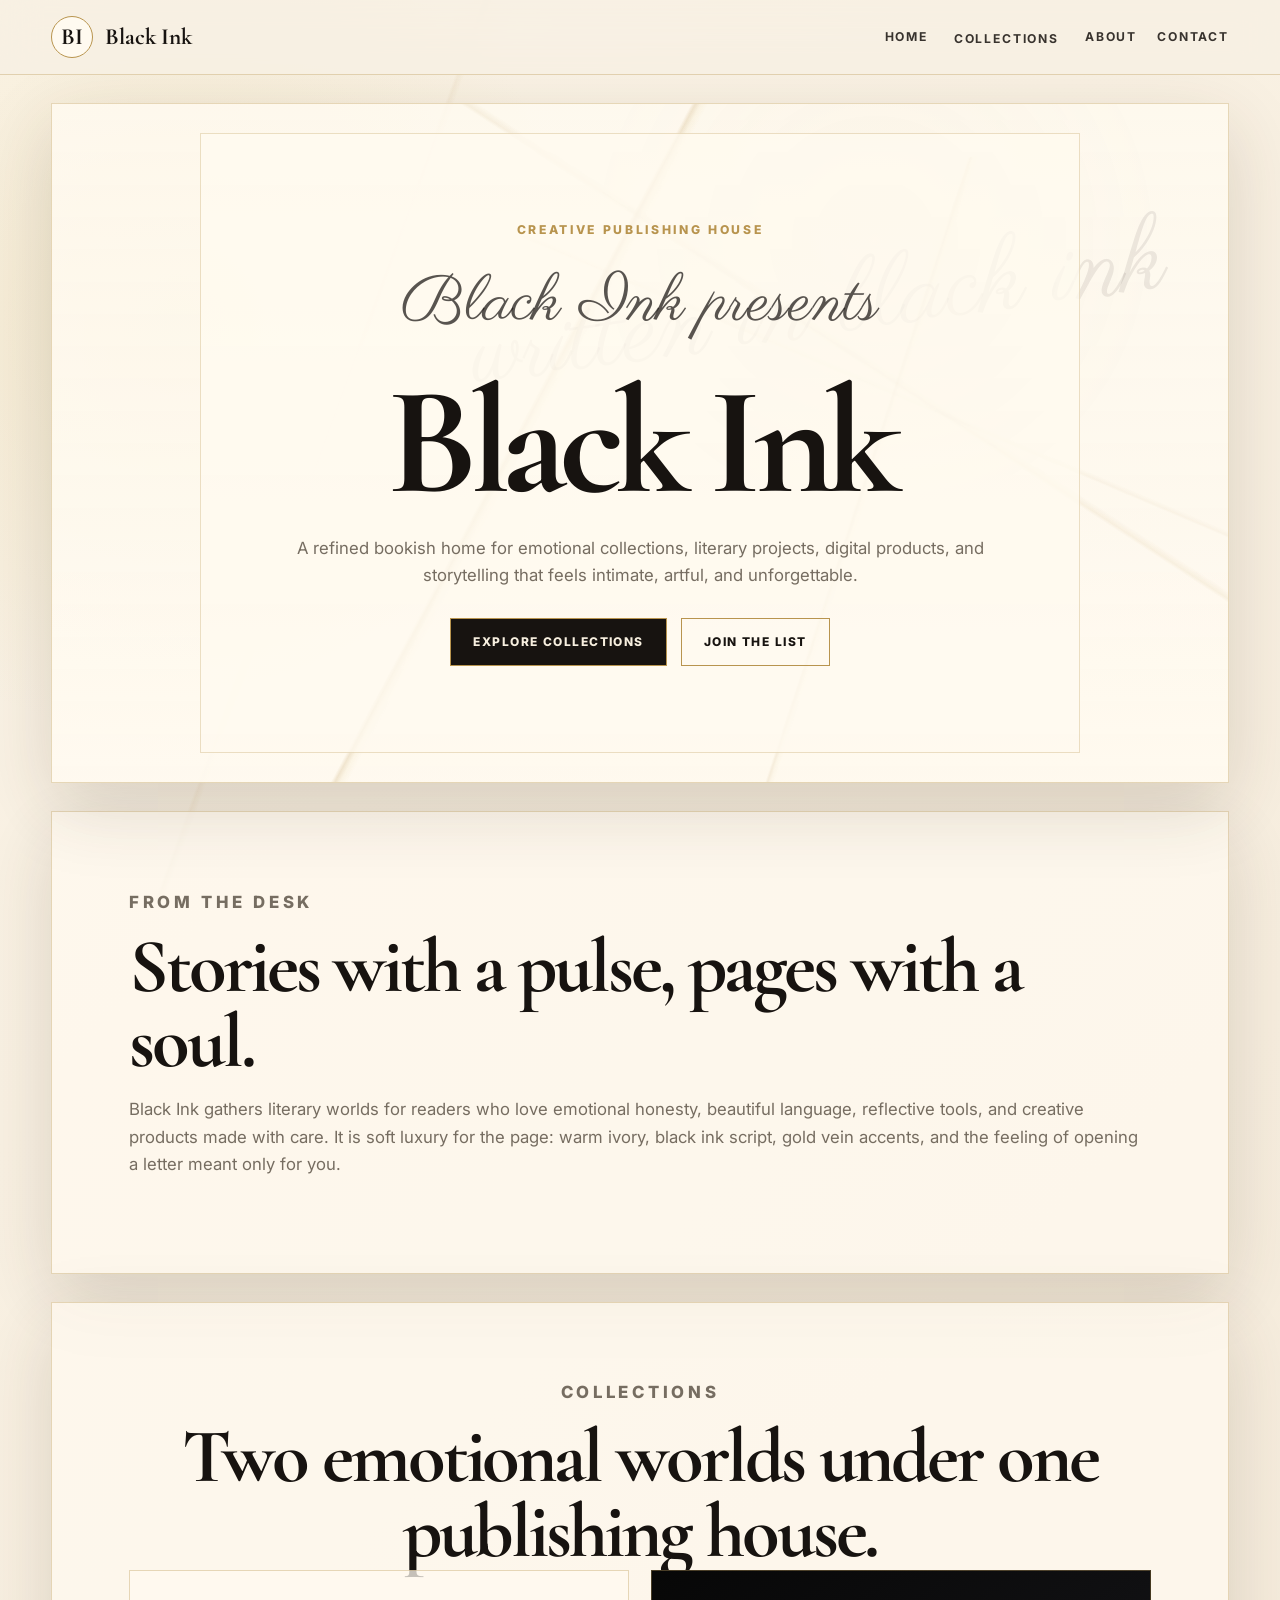
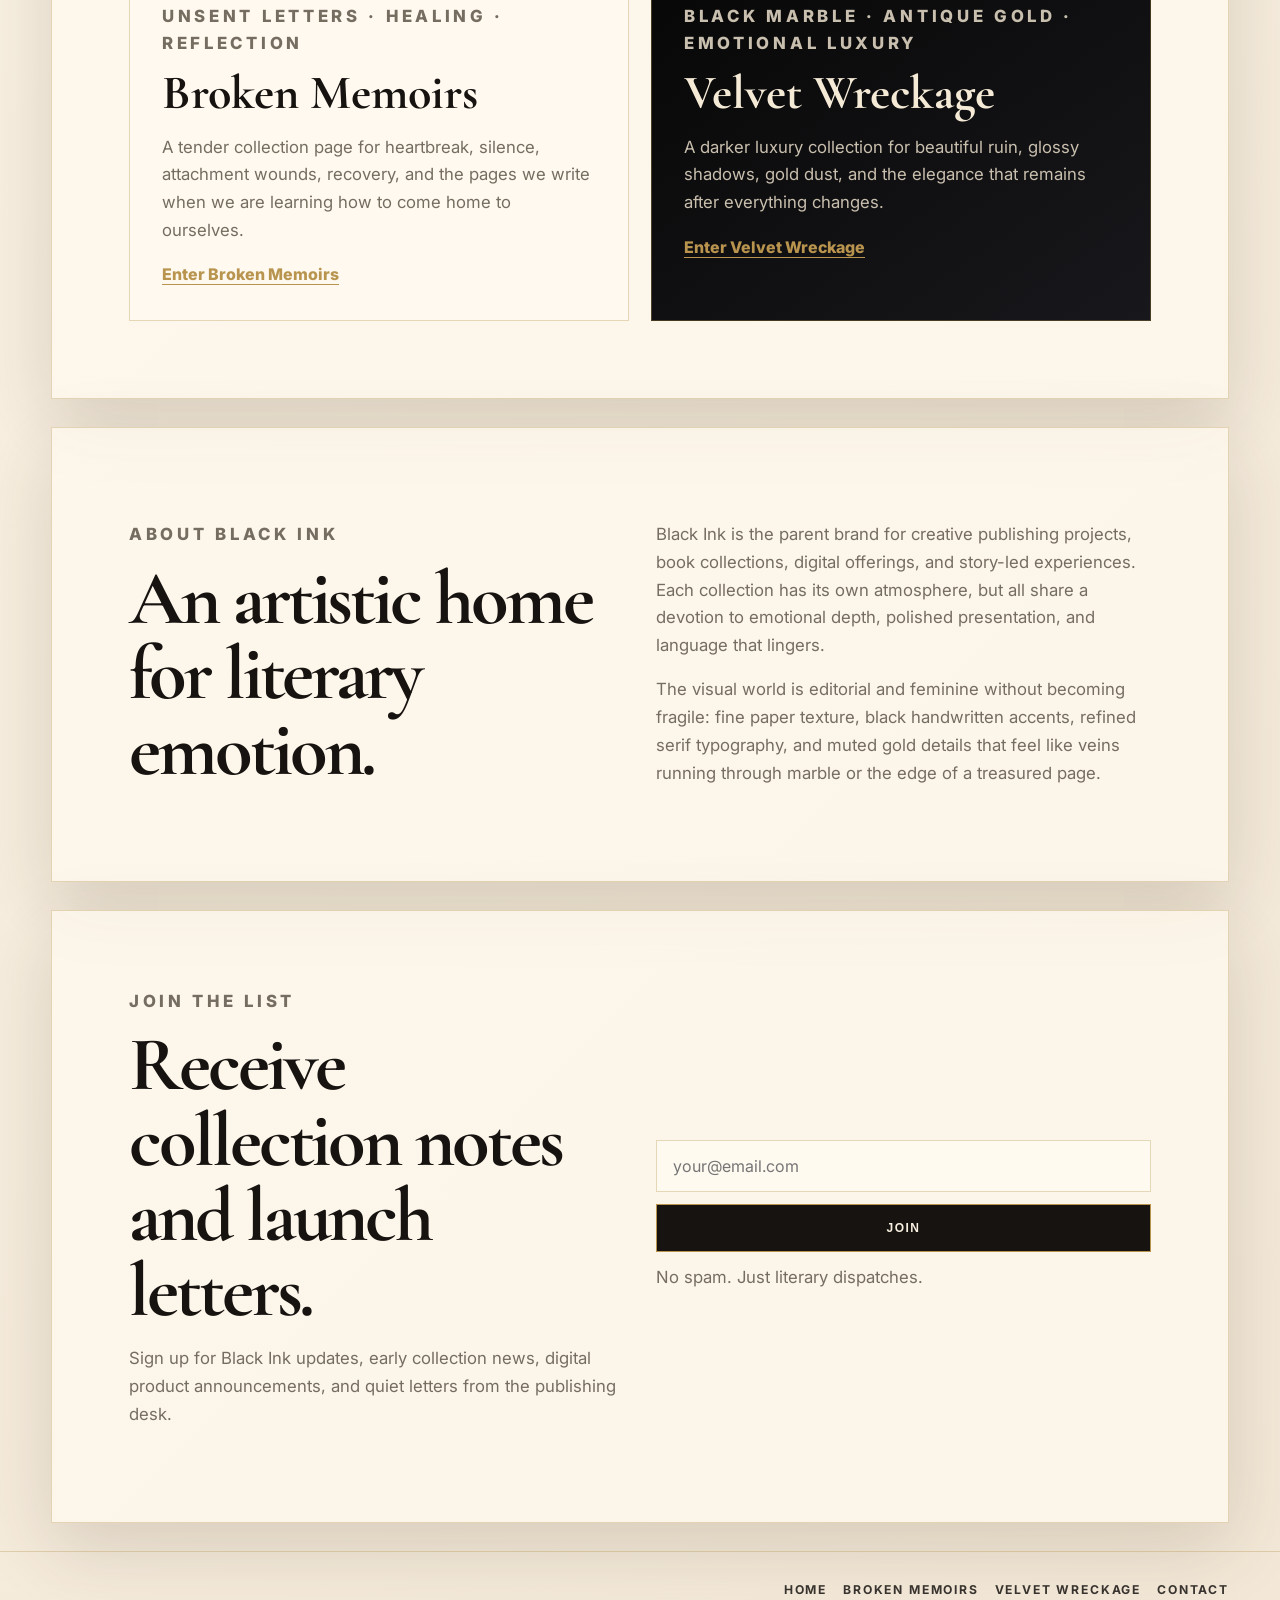
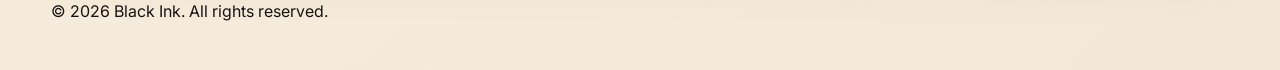
==== commit dc08b8e1: "Refresh Black Ink homepage styling" ====
--- a/index.html
+++ b/index.html
@@ -3,38 +3,22 @@
 <head>
   <meta charset="UTF-8" />
   <meta name="viewport" content="width=device-width, initial-scale=1.0" />
-  <meta
-    name="description"
-    content="Black Ink is a creative publishing house and book brand home for emotional collections, literary projects, digital products, and storytelling."
-  />
+  <meta name="description" content="Black Ink is a creative publishing house and book brand home for emotional collections, literary projects, digital products, and storytelling." />
   <title>Black Ink | Creative Publishing House</title>
   <link rel="preconnect" href="https://fonts.googleapis.com" />
   <link rel="preconnect" href="https://fonts.gstatic.com" crossorigin />
-  <link
-    href="https://fonts.googleapis.com/css2?family=Cormorant+Garamond:wght@500;600;700&family=Inter:wght@400;500;600;700&family=Parisienne&display=swap"
-    rel="stylesheet"
-  />
+  <link href="https://fonts.googleapis.com/css2?family=Cormorant+Garamond:wght@500;600;700&family=Inter:wght@400;500;600;700&family=Parisienne&display=swap" rel="stylesheet" />
   <link rel="stylesheet" href="styles.css" />
 </head>
-<body class="theme-black-ink">
-  <header class="site-header" aria-label="Primary navigation">
-    <a class="brand-mark" href="index.html" aria-label="Black Ink home">
-      <span class="brand-sigil">BI</span>
-      <span>Black Ink</span>
-    </a>
-
-    <button class="menu-toggle" type="button" aria-expanded="false" aria-controls="primary-navigation">
-      <span>Menu</span>
-    </button>
-
-    <nav class="primary-nav" id="primary-navigation" aria-label="Main navigation">
+<body class="theme-ink">
+  <header class="site-header">
+    <a class="brand-mark" href="index.html" aria-label="Black Ink home"><span class="brand-sigil">BI</span><span>Black Ink</span></a>
+    <button class="menu-toggle" type="button" aria-expanded="false" aria-controls="primary-nav">Menu</button>
+    <nav class="primary-nav" id="primary-nav" aria-label="Primary navigation">
       <a href="index.html">Home</a>
       <div class="nav-dropdown">
-        <button class="dropdown-toggle" type="button" aria-expanded="false">
-          Collections
-          <span aria-hidden="true">▾</span>
-        </button>
-        <div class="dropdown-menu" aria-label="Collections submenu">
+        <button class="dropdown-toggle" type="button" aria-expanded="false">Collections</button>
+        <div class="dropdown-menu">
           <a href="broken-memoirs.html">Broken Memoirs</a>
           <a href="velvet-wreckage.html">Velvet Wreckage</a>
         </div>
@@ -45,17 +29,14 @@
   </header>
 
   <main>
-    <section class="hero hero-ink" id="home">
-      <div class="ink-stroke ink-stroke-one" aria-hidden="true"></div>
-      <div class="script-watermark" aria-hidden="true">Black Ink</div>
-      <div class="hero-content paper-panel">
+    <section class="hero paper-hero" id="home">
+      <div class="script-accent" aria-hidden="true">written in black ink</div>
+      <div class="hero-content">
         <p class="eyebrow">Creative publishing house</p>
+        <span class="ink-script">Black Ink presents</span>
         <h1>Black Ink</h1>
-        <p class="hero-copy">
-          A refined, bookish home for emotional collections, literary projects, digital products,
-          and storytelling made with black ink, warm paper, and a little gold light.
-        </p>
-        <div class="hero-actions" aria-label="Homepage calls to action">
+        <p class="hero-copy">A refined bookish home for emotional collections, literary projects, digital products, and storytelling that feels intimate, artful, and unforgettable.</p>
+        <div class="hero-actions">
           <a class="button button-primary" href="#collections">Explore Collections</a>
           <a class="button button-secondary" href="#join">Join the List</a>
         </div>
@@ -63,90 +44,62 @@
     </section>
 
     <section class="section intro-section">
-      <div class="section-heading centered">
-        <p class="eyebrow">From the publishing desk</p>
-        <h2>Soft luxury for literary emotion.</h2>
-      </div>
-      <p class="wide-copy">
-        Black Ink creates and gathers expressive book worlds for readers who love intimate language,
-        elegant design, reflective tools, and stories that feel handwritten. The brand is creative,
-        feminine, professional, and editorial without feeling dark, childish, corporate, or plain.
-      </p>
+      <p class="eyebrow">From the desk</p>
+      <h2>Stories with a pulse, pages with a soul.</h2>
+      <p>Black Ink gathers literary worlds for readers who love emotional honesty, beautiful language, reflective tools, and creative products made with care. It is soft luxury for the page: warm ivory, black ink script, gold vein accents, and the feeling of opening a letter meant only for you.</p>
     </section>
 
-    <section class="section collections-section" id="collections">
+    <section class="section" id="collections">
       <div class="section-heading centered">
         <p class="eyebrow">Collections</p>
-        <h2>Emotional worlds under one parent brand.</h2>
+        <h2>Two emotional worlds under one publishing house.</h2>
       </div>
       <div class="collection-grid">
-        <article class="collection-card memoir-preview">
+        <article class="collection-card memoir-card">
           <p class="card-kicker">Unsent letters · healing · reflection</p>
           <h3>Broken Memoirs</h3>
-          <p>
-            A tender collection for heartbreak, silence, attachment wounds, recovery, and the journal
-            pages that help a person find their voice again.
-          </p>
-          <a class="text-link" href="broken-memoirs.html">Open Broken Memoirs</a>
+          <p>A tender collection page for heartbreak, silence, attachment wounds, recovery, and the pages we write when we are learning how to come home to ourselves.</p>
+          <a class="text-link" href="broken-memoirs.html">Enter Broken Memoirs</a>
         </article>
-        <article class="collection-card velvet-preview">
+        <article class="collection-card velvet-card">
           <p class="card-kicker">Black marble · antique gold · emotional luxury</p>
           <h3>Velvet Wreckage</h3>
-          <p>
-            A darker collection for glossy shadows, gold dust, beautiful ruin, and the elegance that
-            remains after everything changes.
-          </p>
-          <a class="text-link" href="velvet-wreckage.html">Open Velvet Wreckage</a>
+          <p>A darker luxury collection for beautiful ruin, glossy shadows, gold dust, and the elegance that remains after everything changes.</p>
+          <a class="text-link" href="velvet-wreckage.html">Enter Velvet Wreckage</a>
         </article>
       </div>
     </section>
 
     <section class="section about-section" id="about">
-      <div class="section-heading">
+      <div>
         <p class="eyebrow">About Black Ink</p>
-        <h2>A home for pages, products, and private feelings.</h2>
+        <h2>An artistic home for literary emotion.</h2>
       </div>
       <div class="about-copy">
-        <p>
-          Black Ink is the parent creative publishing-house brand for literary collections, digital
-          products, emotional projects, and storytelling experiences. Each collection has a distinct
-          mood, while the parent brand keeps the house style refined, readable, and artfully cohesive.
-        </p>
-        <p>
-          The visual language is warm ivory paper, elegant serif typography, black handwritten accents,
-          fine paper grain, subtle gold veins, and delicate dividers that feel like the edge of a treasured page.
-        </p>
+        <p>Black Ink is the parent brand for creative publishing projects, book collections, digital offerings, and story-led experiences. Each collection has its own atmosphere, but all share a devotion to emotional depth, polished presentation, and language that lingers.</p>
+        <p>The visual world is editorial and feminine without becoming fragile: fine paper texture, black handwritten accents, refined serif typography, and muted gold details that feel like veins running through marble or the edge of a treasured page.</p>
       </div>
     </section>
 
     <section class="section signup-section" id="join">
       <div>
         <p class="eyebrow">Join the list</p>
-        <h2>Receive launch letters from Black Ink.</h2>
-        <p>
-          Sign up for collection notes, digital product announcements, and quiet editorial updates from
-          the publishing desk.
-        </p>
+        <h2>Receive collection notes and launch letters.</h2>
+        <p>Sign up for Black Ink updates, early collection news, digital product announcements, and quiet letters from the publishing desk.</p>
       </div>
-      <form class="signup-form" data-form-message="You are on the Black Ink list. A note will arrive soon.">
-        <label class="sr-only" for="home-email">Email address</label>
-        <input id="home-email" name="email" type="email" placeholder="your@email.com" required />
+      <form class="signup-form" data-form-message="You are on the Black Ink list. A note is on its way.">
+        <label class="sr-only" for="email">Email address</label>
+        <input id="email" name="email" type="email" placeholder="your@email.com" required />
         <button class="button button-primary" type="submit">Join</button>
-        <p class="form-note" aria-live="polite">No spam. Just thoughtful dispatches.</p>
+        <p class="form-note" aria-live="polite">No spam. Just literary dispatches.</p>
       </form>
     </section>
   </main>
 
   <footer class="site-footer">
     <p>© <span id="year"></span> Black Ink. All rights reserved.</p>
-    <nav aria-label="Footer navigation">
-      <a href="index.html">Home</a>
-      <a href="broken-memoirs.html">Broken Memoirs</a>
-      <a href="velvet-wreckage.html">Velvet Wreckage</a>
-      <a href="contact.html">Contact</a>
-    </nav>
+    <nav aria-label="Footer navigation"><a href="index.html">Home</a><a href="broken-memoirs.html">Broken Memoirs</a><a href="velvet-wreckage.html">Velvet Wreckage</a><a href="contact.html">Contact</a></nav>
   </footer>
-
   <script src="script.js"></script>
 </body>
 </html>
--- a/styles.css
+++ b/styles.css
@@ -1,252 +1,181 @@
 :root {
-  --ink: #15110d;
-  --charcoal: #34302b;
+  --ivory: #f7efdf;
+  --warm-ivory: #fff9ee;
+  --paper: #fffaf0;
+  --ink: #171310;
+  --charcoal: #38332e;
+  --gold: #b8944e;
+  --gold-soft: #dec985;
   --muted: #766d61;
-  --ivory: #f7efe2;
-  --paper: #fffaf0;
-  --paper-deep: #efe0c7;
-  --gold: #b28a43;
-  --gold-soft: #dcc37a;
-  --gold-pale: #ead89c;
-  --line: rgba(178, 138, 67, 0.34);
-  --panel: rgba(255, 250, 240, 0.78);
-  --shadow: 0 24px 70px rgba(65, 43, 18, 0.16);
-}
-
-* {
-  box-sizing: border-box;
-}
-
-html {
-  scroll-behavior: smooth;
-}
+  --line: rgba(184, 148, 78, 0.35);
+  --shadow: 0 24px 70px rgba(63, 45, 23, 0.16);
+}
+
+* { box-sizing: border-box; }
+
+html { scroll-behavior: smooth; }
 
 body {
   margin: 0;
-  min-height: 100vh;
+  background: var(--ivory);
   color: var(--ink);
+  font-family: Inter, system-ui, sans-serif;
+  line-height: 1.65;
+}
+
+body.theme-ink,
+body.theme-memoirs {
   background:
-    radial-gradient(circle at 12% 10%, rgba(220, 195, 122, 0.26), transparent 25rem),
-    radial-gradient(circle at 86% 0%, rgba(178, 138, 67, 0.14), transparent 22rem),
-    linear-gradient(135deg, #fbf4e8, var(--ivory) 48%, #efe2cf);
-  font-family: Inter, system-ui, -apple-system, BlinkMacSystemFont, "Segoe UI", sans-serif;
-  line-height: 1.65;
+    radial-gradient(circle at 14% 10%, rgba(222, 201, 133, 0.25), transparent 26rem),
+    linear-gradient(135deg, #fbf4e7, #f3e8d7);
 }
 
 body::before {
+  content: "";
   position: fixed;
   inset: 0;
-  z-index: -2;
   pointer-events: none;
-  content: "";
+  z-index: -1;
   background-image:
-    linear-gradient(114deg, transparent 0 28%, rgba(178, 138, 67, 0.12) 28.2%, transparent 28.7%),
-    linear-gradient(42deg, transparent 0 66%, rgba(178, 138, 67, 0.09) 66.2%, transparent 66.8%),
-    radial-gradient(rgba(21, 17, 13, 0.08) 0.6px, transparent 0.7px);
-  background-size: auto, auto, 22px 22px;
-  opacity: 0.72;
-}
-
-body::after {
-  position: fixed;
-  inset: 0;
-  z-index: -1;
-  pointer-events: none;
-  content: "";
-  background: linear-gradient(90deg, rgba(255, 255, 255, 0.24), transparent 18%, rgba(255, 255, 255, 0.16) 72%, transparent);
+    linear-gradient(110deg, transparent 0 30%, rgba(184, 148, 78, 0.12) 30.2%, transparent 30.6%),
+    radial-gradient(rgba(23, 19, 16, 0.09) 0.6px, transparent 0.7px);
+  background-size: auto, 22px 22px;
   opacity: 0.55;
 }
 
-a {
-  color: inherit;
-  text-decoration: none;
-}
+a { color: inherit; text-decoration: none; }
 
 .site-header {
   position: sticky;
   top: 0;
-  z-index: 30;
+  z-index: 20;
   display: flex;
   align-items: center;
   justify-content: space-between;
-  gap: 24px;
+  gap: 20px;
   padding: 16px clamp(18px, 4vw, 56px);
+  background: rgba(247, 240, 228, 0.86);
+  backdrop-filter: blur(18px);
   border-bottom: 1px solid var(--line);
-  background: rgba(247, 239, 226, 0.88);
-  backdrop-filter: blur(18px);
-}
-
-.brand-mark,
-.primary-nav,
-.site-footer nav,
-.social-links {
+}
+
+.brand-mark {
   display: flex;
   align-items: center;
-}
-
-.brand-mark {
   gap: 12px;
-  font-family: "Cormorant Garamond", Georgia, serif;
+  font-family: "Cormorant Garamond", serif;
   font-size: 1.45rem;
   font-weight: 700;
-  letter-spacing: 0.04em;
 }
 
 .brand-sigil {
   display: grid;
+  place-items: center;
   width: 42px;
   height: 42px;
-  place-items: center;
   border: 1px solid var(--gold);
-  border-radius: 999px;
+  border-radius: 50%;
   background: var(--paper);
-  box-shadow: inset 0 0 18px rgba(178, 138, 67, 0.12);
   color: var(--ink);
-  font-size: 0.9rem;
-}
-
-.primary-nav {
-  gap: 20px;
-}
+}
+
+.primary-nav { display: flex; align-items: center; gap: 20px; }
 
 .primary-nav a,
 .dropdown-toggle,
-.site-footer a,
-.social-links a {
+.site-footer a {
   border: 0;
   background: transparent;
   color: var(--charcoal);
-  cursor: pointer;
-  font: 800 0.76rem Inter, sans-serif;
+  font: 700 0.76rem Inter, sans-serif;
   letter-spacing: 0.15em;
   text-transform: uppercase;
-  transition: color 180ms ease;
-}
-
-.primary-nav a:hover,
-.dropdown-toggle:hover,
-.site-footer a:hover,
-.social-links a:hover,
-.text-link:hover {
-  color: var(--gold);
-}
-
-.nav-dropdown {
-  position: relative;
-}
-
-.dropdown-toggle {
-  display: inline-flex;
-  align-items: center;
-  gap: 6px;
-  padding: 0;
-}
+  cursor: pointer;
+}
+
+.nav-dropdown { position: relative; }
 
 .dropdown-menu {
   position: absolute;
-  top: calc(100% + 14px);
   right: 0;
-  display: none;
-  min-width: 235px;
-  padding: 14px;
-  border: 1px solid var(--line);
-  background: rgba(255, 250, 240, 0.98);
-  box-shadow: var(--shadow);
-}
-
-.nav-dropdown.is-open .dropdown-menu,
-.nav-dropdown:hover .dropdown-menu,
-.nav-dropdown:focus-within .dropdown-menu {
-  display: grid;
-  gap: 10px;
-}
-
-.menu-toggle {
-  display: none;
-  border: 1px solid var(--line);
+  top: calc(100% + 12px);
+  min-width: 230px;
+  padding: 12px;
   background: var(--paper);
-  color: var(--ink);
-  cursor: pointer;
-  font: 800 0.76rem Inter, sans-serif;
-  letter-spacing: 0.14em;
-  padding: 10px 14px;
-  text-transform: uppercase;
-}
-
-.hero,
-.section {
-  margin: 28px clamp(16px, 4vw, 56px);
   border: 1px solid var(--line);
   box-shadow: var(--shadow);
-}
+  display: none;
+}
+
+.nav-dropdown.is-open .dropdown-menu,
+.nav-dropdown:hover .dropdown-menu { display: grid; gap: 10px; }
+
+.menu-toggle { display: none; }
 
 .hero {
+  min-height: 680px;
+  margin: 28px clamp(16px, 4vw, 56px);
+  display: grid;
+  place-items: center;
   position: relative;
-  display: grid;
-  min-height: 680px;
-  place-items: center;
   overflow: hidden;
-}
-
-.hero-ink,
+  border: 1px solid var(--line);
+  box-shadow: var(--shadow);
+}
+
+.paper-hero,
 .contact-hero {
   background:
-    linear-gradient(rgba(255, 250, 240, 0.78), rgba(255, 250, 240, 0.9)),
-    radial-gradient(circle at 76% 18%, rgba(220, 195, 122, 0.32), transparent 19rem),
-    linear-gradient(135deg, #fffaf0, #efe1cb);
-}
-
-.ink-stroke {
+    linear-gradient(rgba(255, 250, 240, 0.82), rgba(255, 250, 240, 0.9)),
+    radial-gradient(circle at 70% 20%, rgba(184, 148, 78, 0.25), transparent 18rem);
+}
+
+.paper-hero::before,
+.paper-hero::after {
+  content: "";
   position: absolute;
-  width: 360px;
-  height: 72px;
-  border-radius: 50%;
-  background: rgba(21, 17, 13, 0.08);
-  filter: blur(1px);
-  transform: rotate(-12deg);
-}
-
-.ink-stroke-one {
-  right: 7%;
-  bottom: 18%;
-}
-
-.script-watermark,
-.handwritten-note {
+  inset: -20%;
+  pointer-events: none;
+  background:
+    linear-gradient(118deg, transparent 0 44%, rgba(184, 148, 78, 0.42) 44.2%, rgba(222, 201, 133, 0.2) 44.45%, transparent 44.8%),
+    linear-gradient(33deg, transparent 0 61%, rgba(184, 148, 78, 0.2) 61.2%, transparent 61.6%);
+  opacity: 0.48;
+}
+
+.paper-hero::after {
+  inset: 10% -12% -18% 35%;
+  transform: rotate(-10deg);
+  opacity: 0.3;
+}
+
+.script-accent {
   position: absolute;
-  color: rgba(21, 17, 13, 0.08);
+  right: 5%;
+  top: 18%;
   font-family: Parisienne, cursive;
-  font-size: clamp(4rem, 10vw, 10rem);
-  line-height: 1;
-  pointer-events: none;
+  font-size: clamp(3rem, 8vw, 8rem);
+  color: rgba(23, 19, 16, 0.08);
   transform: rotate(-8deg);
 }
 
-.script-watermark {
-  right: 5%;
-  top: 15%;
-}
-
-.handwritten-note {
-  left: 7%;
-  bottom: 12%;
-}
-
-.paper-panel,
-.collection-card,
-.contact-card {
+.hero-content {
   position: relative;
-  border: 1px solid rgba(178, 138, 67, 0.32);
-  background:
-    linear-gradient(145deg, rgba(255, 255, 255, 0.5), transparent 34%),
-    var(--panel);
-}
-
-.hero-content {
-  z-index: 2;
+  z-index: 1;
   width: min(880px, calc(100% - 36px));
+  text-align: center;
   padding: clamp(38px, 7vw, 86px);
-  text-align: center;
+  background: rgba(255, 250, 240, 0.76);
+  border: 1px solid rgba(184, 148, 78, 0.28);
+}
+
+.ink-script {
+  display: block;
+  margin-bottom: 10px;
+  color: rgba(23, 19, 16, 0.72);
+  font-family: Parisienne, cursive;
+  font-size: clamp(2.2rem, 5vw, 4.7rem);
+  font-weight: 400;
+  letter-spacing: 0;
 }
 
 .eyebrow,
@@ -262,375 +191,58 @@
 h1,
 h2,
 h3,
-blockquote {
-  margin: 0;
-  font-family: "Cormorant Garamond", Georgia, serif;
-  font-weight: 600;
-  line-height: 0.98;
-}
-
-h1 {
-  font-size: clamp(4.6rem, 12vw, 10.5rem);
-  letter-spacing: -0.055em;
-}
-
-h2 {
-  font-size: clamp(2.5rem, 6vw, 5.4rem);
-  letter-spacing: -0.04em;
-}
-
-h3 {
-  font-size: clamp(2rem, 4vw, 3rem);
-}
+blockquote { margin: 0; font-family: "Cormorant Garamond", Georgia, serif; line-height: 0.98; }
+h1 { font-size: clamp(4.5rem, 12vw, 10rem); letter-spacing: -0.055em; }
+h2 { font-size: clamp(2.5rem, 6vw, 5.2rem); letter-spacing: -0.04em; }
+h3 { font-size: clamp(2rem, 4vw, 3rem); }
 
 .hero-copy,
-.section p,
-.collection-card p {
-  color: var(--muted);
-  font-size: 1.05rem;
-}
-
-.hero-copy {
-  width: min(690px, 100%);
-  margin: 20px auto 0;
-}
-
-.hero-actions {
-  display: flex;
-  flex-wrap: wrap;
-  justify-content: center;
-  gap: 14px;
-  margin-top: 30px;
-}
-
-.button {
-  display: inline-flex;
-  align-items: center;
-  justify-content: center;
-  min-height: 50px;
-  padding: 0 24px;
-  border: 1px solid var(--gold);
-  font-size: 0.75rem;
-  font-weight: 800;
-  letter-spacing: 0.13em;
-  text-transform: uppercase;
-}
-
-.button-primary {
-  background: var(--ink);
-  color: var(--ivory);
-}
-
-.button-secondary {
-  background: rgba(255, 250, 240, 0.7);
-  color: var(--ink);
-}
-
-.section {
-  padding: clamp(34px, 6vw, 80px);
-  background: rgba(255, 250, 240, 0.74);
-}
-
-.centered {
-  text-align: center;
-}
-
-.wide-copy {
-  width: min(880px, 100%);
-  margin: 22px auto 0;
-  text-align: center;
-}
-
-.collection-grid,
-.velvet-feature-grid {
-  display: grid;
-  grid-template-columns: repeat(2, minmax(0, 1fr));
-  gap: 22px;
-  margin-top: 28px;
-}
-
-.collection-card {
-  min-height: 320px;
-  padding: clamp(28px, 4vw, 44px);
-}
-
-.memoir-preview {
-  background:
-    linear-gradient(100deg, rgba(255, 250, 240, 0.92), rgba(238, 223, 203, 0.82)),
-    var(--paper);
-}
-
-.velvet-preview,
-.velvet-card {
-  background:
-    radial-gradient(circle at top right, rgba(220, 195, 122, 0.16), transparent 14rem),
-    linear-gradient(145deg, #080808, #17171b 58%, #050505);
-  color: #f6ecd9;
-}
-
-.velvet-preview p,
-.velvet-card p {
-  color: #cfc3ad;
-}
-
-.text-link {
-  display: inline-flex;
-  margin-top: 12px;
-  border-bottom: 1px solid currentColor;
-  color: var(--gold);
-  font-weight: 800;
-}
-
+.section p { color: var(--muted); font-size: 1.05rem; }
+.hero-actions { display: flex; justify-content: center; gap: 14px; flex-wrap: wrap; margin-top: 28px; }
+.button { display: inline-flex; align-items: center; justify-content: center; min-height: 48px; padding: 0 22px; border: 1px solid var(--gold); font-weight: 800; letter-spacing: 0.12em; text-transform: uppercase; font-size: 0.75rem; }
+.button-primary { background: var(--ink); color: var(--ivory); }
+.button-secondary { background: transparent; color: var(--ink); }
+.section { margin: 28px clamp(16px, 4vw, 56px); padding: clamp(32px, 6vw, 78px); border: 1px solid var(--line); background: rgba(255, 250, 240, 0.72); box-shadow: var(--shadow); }
+.centered { text-align: center; }
+.collection-grid { display: grid; grid-template-columns: repeat(2, minmax(0, 1fr)); gap: 22px; }
+.collection-card { padding: 32px; border: 1px solid var(--line); background: rgba(255, 250, 240, 0.75); }
+.velvet-card,
+.theme-velvet .collection-card { background: linear-gradient(145deg, #070707, #18181c); color: #f5ead6; }
+.velvet-card p,
+.theme-velvet .collection-card p { color: #c9bfae; }
+.text-link { color: var(--gold); font-weight: 800; border-bottom: 1px solid currentColor; }
 .about-section,
-.signup-section {
-  display: grid;
-  grid-template-columns: 0.95fr 1.05fr;
-  gap: clamp(24px, 5vw, 56px);
-  align-items: center;
-}
-
-.about-copy p:first-child {
-  margin-top: 0;
-}
-
-.signup-form {
-  display: grid;
-  gap: 12px;
-}
-
-input {
-  width: 100%;
-  min-height: 54px;
-  border: 1px solid var(--line);
-  background: var(--paper);
-  color: var(--ink);
-  font: inherit;
-  padding: 0 16px;
-}
-
-.form-note {
-  margin: 0;
-}
-
-.sr-only {
-  position: absolute;
-  width: 1px;
-  height: 1px;
-  padding: 0;
-  margin: -1px;
-  overflow: hidden;
-  clip: rect(0, 0, 0, 0);
-  white-space: nowrap;
-  border: 0;
-}
-
-.site-footer {
-  display: flex;
-  flex-wrap: wrap;
-  justify-content: space-between;
-  gap: 18px;
-  padding: 30px clamp(18px, 4vw, 56px);
-  border-top: 1px solid var(--line);
-}
-
-.site-footer p {
-  margin: 0;
-  color: var(--muted);
-}
-
-.site-footer nav,
-.social-links {
-  gap: 16px;
-  flex-wrap: wrap;
-}
-
-.theme-memoirs {
-  --ink: #241f1b;
-  --charcoal: #3b352f;
-  --muted: #74675d;
-  background:
-    radial-gradient(circle at 10% 10%, rgba(154, 126, 79, 0.18), transparent 22rem),
-    linear-gradient(135deg, #f7eddd, #ead9c0);
-}
-
-.hero-memoirs {
-  background:
-    linear-gradient(rgba(255, 250, 240, 0.76), rgba(239, 224, 199, 0.9)),
-    linear-gradient(8deg, transparent 0 80%, rgba(52, 48, 43, 0.12) 80.4%, transparent 81%),
-    linear-gradient(135deg, #fff8ec, #e8d5ba);
-}
-
-.torn-panel::before {
-  position: absolute;
-  inset: -1px -1px auto -1px;
-  height: 18px;
-  content: "";
-  background: linear-gradient(135deg, transparent 0 18%, rgba(255, 250, 240, 0.95) 18% 44%, transparent 44% 58%, rgba(255, 250, 240, 0.95) 58% 100%);
-}
-
-.journal-section {
-  background:
-    linear-gradient(100deg, rgba(255, 250, 240, 0.9), rgba(239, 225, 205, 0.78)),
-    var(--paper-deep);
-}
-
-.quote-section blockquote {
-  color: #3b332d;
-  font-size: clamp(2.4rem, 5vw, 5rem);
-  text-align: center;
-}
-
-.theme-velvet {
-  --ink: #f6ecd9;
-  --charcoal: #d6c8ae;
-  --muted: #c8baa2;
-  --ivory: #f6ecd9;
-  --paper: #111114;
-  --line: rgba(200, 164, 93, 0.4);
-  --panel: rgba(12, 12, 14, 0.88);
-  --shadow: 0 28px 90px rgba(0, 0, 0, 0.58);
-  background:
-    radial-gradient(circle at 76% 18%, rgba(200, 164, 93, 0.14), transparent 20rem),
-    linear-gradient(135deg, #030303, #111114 48%, #050505);
-  color: #f6ecd9;
-}
-
-.theme-velvet::before {
-  background-image:
-    linear-gradient(118deg, transparent 0 34%, rgba(255, 255, 255, 0.05) 34.3%, transparent 35%),
-    linear-gradient(42deg, transparent 0 58%, rgba(200, 164, 93, 0.12) 58.4%, transparent 59%),
-    radial-gradient(rgba(227, 201, 135, 0.16) 0.6px, transparent 0.7px);
-  background-size: auto, auto, 46px 46px;
-}
-
-.theme-velvet .site-header {
-  background: rgba(5, 5, 5, 0.86);
-}
-
-.theme-velvet .dropdown-menu {
-  background: #111114;
-}
-
-.theme-velvet .brand-sigil,
-.theme-velvet .menu-toggle,
-.theme-velvet input {
-  background: #111114;
-  color: #f6ecd9;
-}
-
-.hero-velvet {
-  background:
-    radial-gradient(circle at 70% 22%, rgba(200, 164, 93, 0.18), transparent 18rem),
-    linear-gradient(145deg, #030303, #151519 52%, #050505);
-}
-
-.velvet-panel,
-.theme-velvet .section {
-  border: 1px solid var(--line);
-  background:
-    linear-gradient(145deg, rgba(255, 255, 255, 0.045), transparent 28%),
-    var(--panel);
-}
-
-.gold-dust {
-  position: absolute;
-  width: 220px;
-  height: 220px;
-  border-radius: 999px;
-  background: radial-gradient(circle, rgba(227, 201, 135, 0.32) 0 1px, transparent 1.4px);
-  background-size: 18px 18px;
-  opacity: 0.2;
-}
-
-.gold-dust-one {
-  top: 74px;
-  right: 72px;
-}
-
-.gold-dust-two {
-  bottom: 80px;
-  left: 64px;
-  transform: rotate(22deg);
-}
-
-.contact-card {
-  text-align: center;
-}
-
-.contact-card .social-links {
-  justify-content: center;
-  margin-top: 18px;
-}
-
-@media (max-width: 820px) {
-  .site-header {
-    align-items: center;
-  }
-
-  .menu-toggle {
-    display: inline-flex;
-  }
-
-  .primary-nav {
-    position: absolute;
-    top: calc(100% + 10px);
-    left: 16px;
-    right: 16px;
-    display: none;
-    align-items: stretch;
-    padding: 16px;
-    border: 1px solid var(--line);
-    background: var(--paper);
-    box-shadow: var(--shadow);
-  }
-
-  .primary-nav.is-open {
-    display: grid;
-    gap: 14px;
-  }
-
-  .dropdown-menu {
-    position: static;
-    margin-top: 10px;
-    box-shadow: none;
-  }
-
-  .nav-dropdown.is-open .dropdown-menu {
-    display: grid;
-  }
-
+.signup-section { display: grid; grid-template-columns: 1fr 1fr; gap: 32px; align-items: center; }
+.signup-form { display: grid; gap: 12px; }
+input { width: 100%; min-height: 52px; border: 1px solid var(--line); background: #fffaf0; padding: 0 16px; font: inherit; }
+.form-note { margin: 0; }
+.sr-only { position: absolute; width: 1px; height: 1px; overflow: hidden; clip: rect(0, 0, 0, 0); }
+.site-footer { display: flex; justify-content: space-between; gap: 18px; flex-wrap: wrap; padding: 30px clamp(18px, 4vw, 56px); border-top: 1px solid var(--line); }
+.site-footer nav { display: flex; gap: 16px; flex-wrap: wrap; }
+.theme-memoirs { --ink: #241f1c; --muted: #6f6258; }
+.torn-hero { background: linear-gradient(rgba(250, 241, 225, 0.88), rgba(241, 225, 204, 0.9)), linear-gradient(8deg, transparent 80%, rgba(56, 51, 46, 0.12) 81%); }
+.journal-section { background: linear-gradient(100deg, rgba(255, 250, 240, 0.9), rgba(239, 225, 205, 0.75)); }
+.quote-section blockquote { font-size: clamp(2.3rem, 5vw, 5rem); color: #3b332d; }
+.theme-velvet { --ink: #f5ead6; --muted: #c9bfae; --line: rgba(200, 164, 93, 0.38); background: #050505; color: #f5ead6; }
+.theme-velvet::before { background-image: linear-gradient(118deg, transparent 0 34%, rgba(255, 255, 255, 0.05) 34.3%, transparent 34.9%), linear-gradient(42deg, transparent 0 58%, rgba(200, 164, 93, 0.12) 58.4%, transparent 59%); }
+.theme-velvet .site-header { background: rgba(5, 5, 5, 0.84); }
+.theme-velvet .primary-nav a,
+.theme-velvet .dropdown-toggle,
+.theme-velvet .site-footer a { color: #d8c9ad; }
+.velvet-hero { background: radial-gradient(circle at 72% 20%, rgba(200, 164, 93, 0.2), transparent 18rem), linear-gradient(145deg, #030303, #16161a 52%, #050505); }
+.theme-velvet .hero-content,
+.theme-velvet .section,
+.velvet-panel { background: rgba(10, 10, 12, 0.84); }
+.gold-dust { position: absolute; inset: 10%; background: radial-gradient(rgba(222, 201, 133, 0.5) 1px, transparent 1.5px); background-size: 28px 28px; opacity: 0.12; }
+
+@media (max-width: 760px) {
+  .menu-toggle { display: inline-flex; border: 1px solid var(--line); background: var(--paper); padding: 10px 14px; }
+  .primary-nav { display: none; position: absolute; left: 16px; right: 16px; top: 72px; align-items: stretch; padding: 16px; background: var(--paper); border: 1px solid var(--line); box-shadow: var(--shadow); }
+  .primary-nav.is-open { display: grid; }
+  .dropdown-menu { position: static; box-shadow: none; margin-top: 10px; }
   .collection-grid,
-  .velvet-feature-grid,
   .about-section,
-  .signup-section {
-    grid-template-columns: 1fr;
-  }
-
-  .hero {
-    min-height: 560px;
-  }
-
-  h1 {
-    font-size: clamp(4rem, 18vw, 7rem);
-  }
-}
-
-@media (max-width: 520px) {
-  .site-header {
-    padding-inline: 14px;
-  }
-
-  .hero,
-  .section {
-    margin-inline: 12px;
-  }
-
-  .hero-content,
-  .section {
-    padding: 28px;
-  }
-
-  .button {
-    width: 100%;
-  }
-}
+  .signup-section { grid-template-columns: 1fr; }
+  .hero { min-height: 560px; }
+  h1 { font-size: clamp(4rem, 18vw, 7rem); }
+}
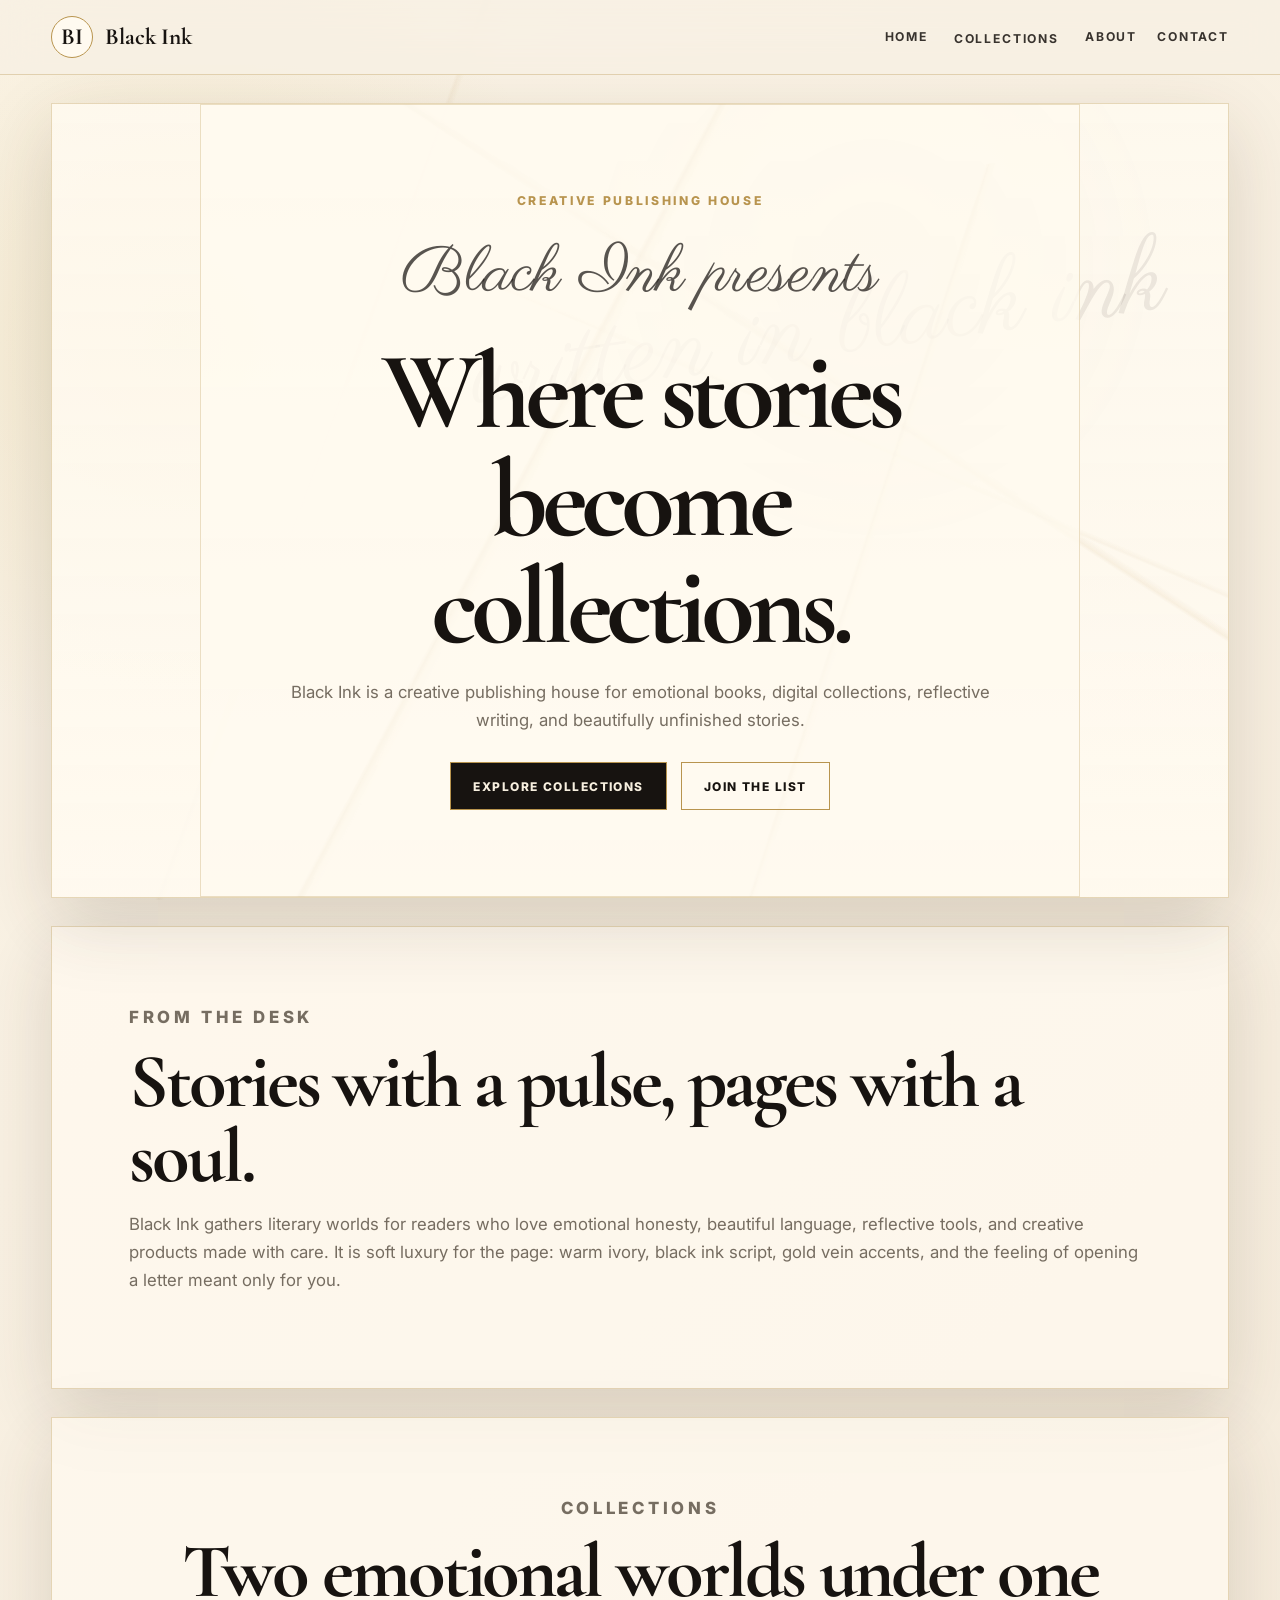
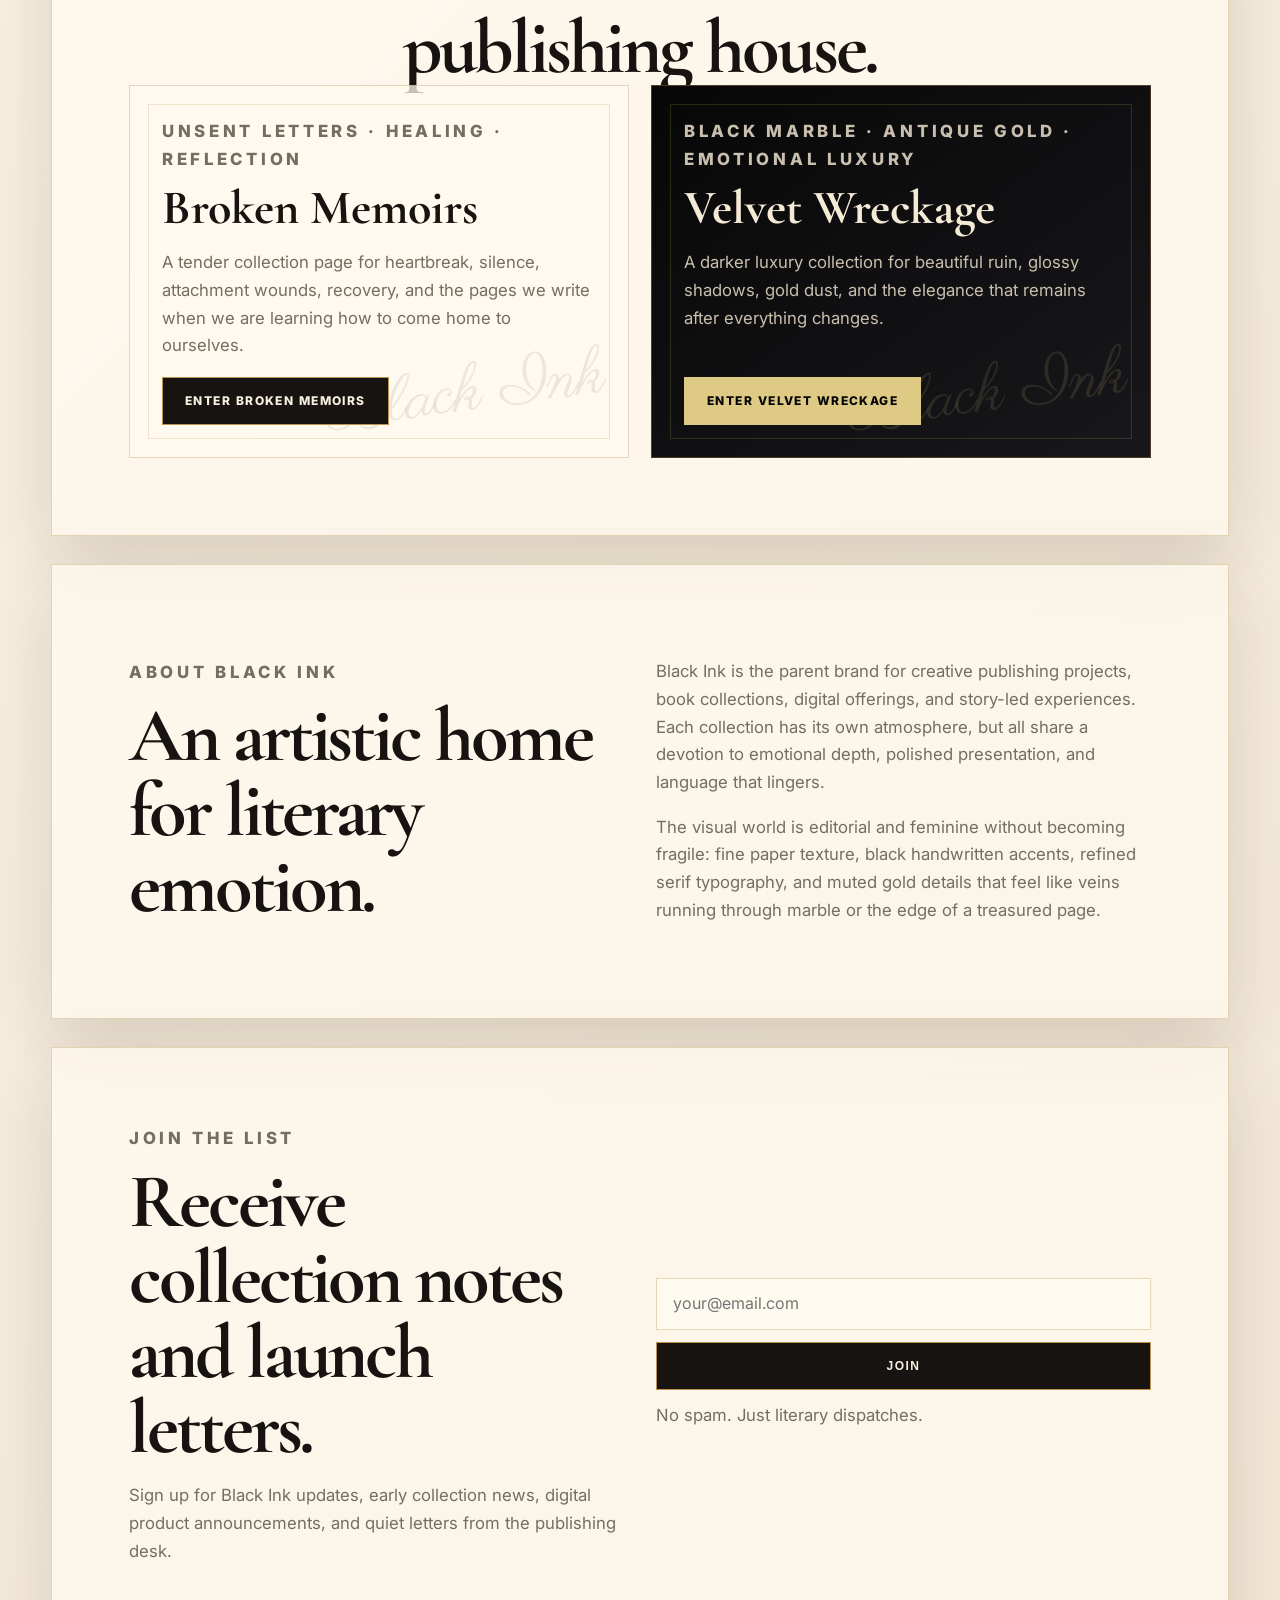
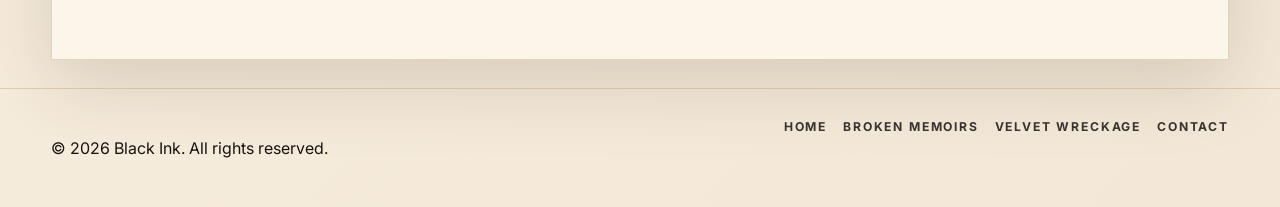
==== commit 8dccc323: "Polish Black Ink site experience" ====
--- a/index.html
+++ b/index.html
@@ -34,8 +34,8 @@
       <div class="hero-content">
         <p class="eyebrow">Creative publishing house</p>
         <span class="ink-script">Black Ink presents</span>
-        <h1>Black Ink</h1>
-        <p class="hero-copy">A refined bookish home for emotional collections, literary projects, digital products, and storytelling that feels intimate, artful, and unforgettable.</p>
+        <h1>Where stories become collections.</h1>
+        <p class="hero-copy">Black Ink is a creative publishing house for emotional books, digital collections, reflective writing, and beautifully unfinished stories.</p>
         <div class="hero-actions">
           <a class="button button-primary" href="#collections">Explore Collections</a>
           <a class="button button-secondary" href="#join">Join the List</a>
@@ -55,17 +55,17 @@
         <h2>Two emotional worlds under one publishing house.</h2>
       </div>
       <div class="collection-grid">
-        <article class="collection-card memoir-card">
+        <article class="collection-card memoir-card ink-note-card">
           <p class="card-kicker">Unsent letters · healing · reflection</p>
           <h3>Broken Memoirs</h3>
           <p>A tender collection page for heartbreak, silence, attachment wounds, recovery, and the pages we write when we are learning how to come home to ourselves.</p>
-          <a class="text-link" href="broken-memoirs.html">Enter Broken Memoirs</a>
+          <a class="button card-button" href="broken-memoirs.html">Enter Broken Memoirs</a>
         </article>
-        <article class="collection-card velvet-card">
+        <article class="collection-card velvet-card ink-note-card">
           <p class="card-kicker">Black marble · antique gold · emotional luxury</p>
           <h3>Velvet Wreckage</h3>
           <p>A darker luxury collection for beautiful ruin, glossy shadows, gold dust, and the elegance that remains after everything changes.</p>
-          <a class="text-link" href="velvet-wreckage.html">Enter Velvet Wreckage</a>
+          <a class="button card-button" href="velvet-wreckage.html">Enter Velvet Wreckage</a>
         </article>
       </div>
     </section>
--- a/styles.css
+++ b/styles.css
@@ -246,3 +246,126 @@
   .hero { min-height: 560px; }
   h1 { font-size: clamp(4rem, 18vw, 7rem); }
 }
+
+/* Polished page-specific details */
+.paper-hero h1 {
+  max-width: 760px;
+  margin-inline: auto;
+  font-size: clamp(3.8rem, 8.6vw, 8.3rem);
+}
+
+.ink-note-card {
+  position: relative;
+  overflow: hidden;
+  min-height: 320px;
+  display: flex;
+  flex-direction: column;
+  align-items: flex-start;
+}
+
+.ink-note-card::before {
+  content: "";
+  position: absolute;
+  inset: 18px;
+  border: 1px solid rgba(184, 148, 78, 0.22);
+  pointer-events: none;
+}
+
+.ink-note-card::after {
+  content: "Black Ink";
+  position: absolute;
+  right: 22px;
+  bottom: 8px;
+  color: rgba(23, 19, 16, 0.08);
+  font-family: Parisienne, cursive;
+  font-size: 4rem;
+  transform: rotate(-8deg);
+}
+
+.velvet-card.ink-note-card::after { color: rgba(222, 201, 133, 0.13); }
+
+.card-button {
+  position: relative;
+  z-index: 1;
+  margin-top: auto;
+  background: var(--ink);
+  color: var(--ivory);
+}
+
+.velvet-card .card-button,
+.theme-velvet .button-primary,
+.theme-velvet .card-button {
+  background: #dec985;
+  color: #050505;
+  border-color: #dec985;
+}
+
+.theme-velvet input {
+  background: #f8efd9;
+  color: #050505;
+  border-color: rgba(222, 201, 133, 0.7);
+}
+
+.theme-velvet input::placeholder { color: #5d5140; }
+
+.torn-hero {
+  isolation: isolate;
+  background:
+    linear-gradient(rgba(250, 241, 225, 0.88), rgba(241, 225, 204, 0.9)),
+    repeating-linear-gradient(0deg, rgba(36, 31, 28, 0.08) 0 1px, transparent 1px 34px),
+    linear-gradient(8deg, transparent 80%, rgba(56, 51, 46, 0.12) 81%);
+}
+
+.torn-hero::before {
+  content: "";
+  position: absolute;
+  inset: 24px;
+  background:
+    linear-gradient(135deg, transparent 0 48%, rgba(184, 148, 78, 0.22) 48.2%, transparent 48.8%),
+    radial-gradient(circle at 20% 20%, rgba(36, 31, 28, 0.08), transparent 18rem);
+  clip-path: polygon(0 4%, 7% 0, 15% 3%, 24% 0, 36% 4%, 49% 1%, 64% 5%, 78% 2%, 92% 5%, 100% 1%, 100% 96%, 88% 100%, 73% 96%, 58% 99%, 44% 95%, 30% 100%, 16% 96%, 0 99%);
+  border: 1px solid rgba(184, 148, 78, 0.24);
+  z-index: -1;
+}
+
+.handwritten-note {
+  position: absolute;
+  left: 6%;
+  bottom: 12%;
+  color: rgba(36, 31, 28, 0.18);
+  font-family: Parisienne, cursive;
+  font-size: clamp(2.4rem, 6vw, 6rem);
+  transform: rotate(-9deg);
+}
+
+.holds-section {
+  background:
+    linear-gradient(90deg, rgba(255, 250, 240, 0.94), rgba(245, 232, 210, 0.84)),
+    repeating-linear-gradient(0deg, transparent 0 31px, rgba(36, 31, 28, 0.08) 32px);
+}
+
+.memoir-list {
+  display: grid;
+  grid-template-columns: repeat(3, minmax(0, 1fr));
+  gap: 18px;
+  margin-top: 28px;
+}
+
+.memoir-list article {
+  padding: 24px;
+  background: rgba(255, 250, 240, 0.72);
+  border: 1px solid rgba(184, 148, 78, 0.28);
+  box-shadow: 0 14px 32px rgba(63, 45, 23, 0.08);
+}
+
+@media (max-width: 760px) {
+  .site-header { align-items: flex-start; }
+  .paper-hero h1 { font-size: clamp(3.2rem, 14vw, 5.6rem); }
+  .hero-content { padding: 30px 20px; }
+  .section { padding: 30px 20px; }
+  .hero-copy, .section p { font-size: 1rem; }
+  .memoir-list { grid-template-columns: 1fr; }
+  .handwritten-note { left: 8%; bottom: 5%; }
+  .button { width: 100%; }
+  .site-footer { display: grid; }
+}
